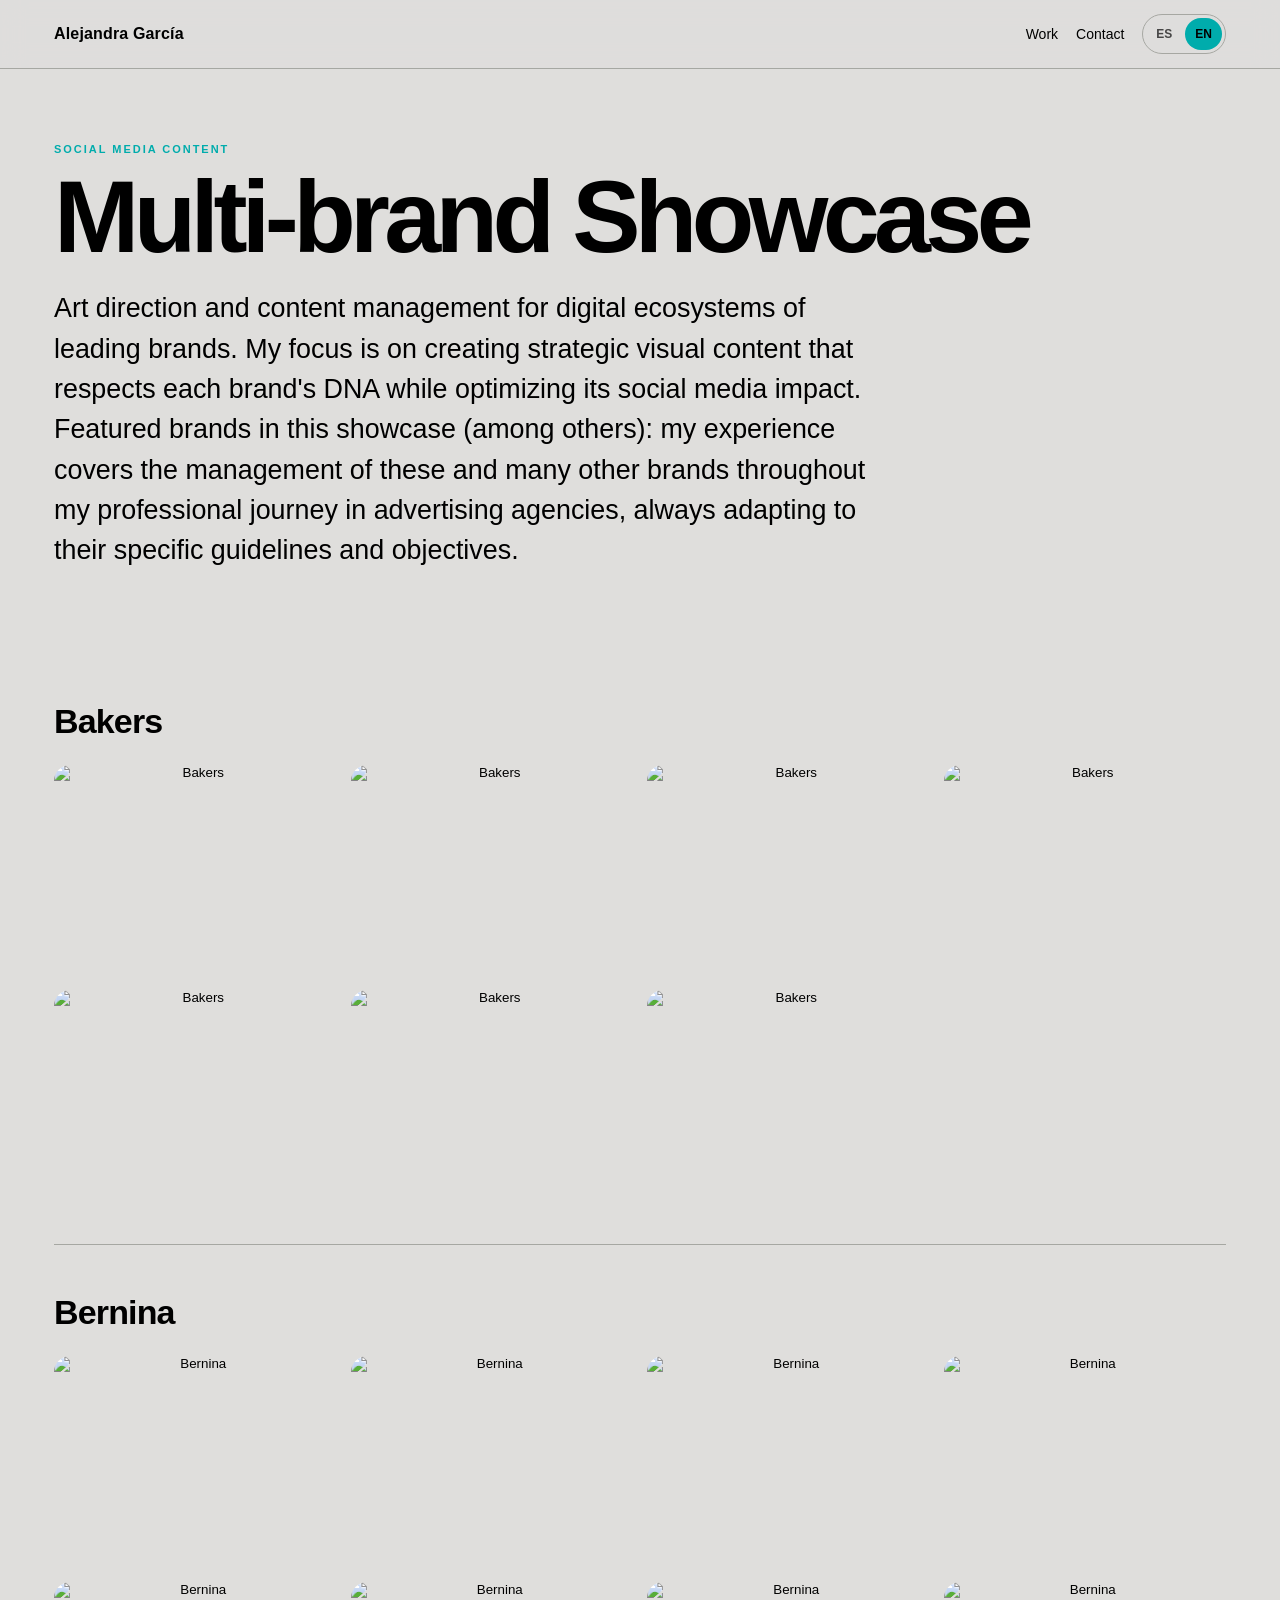
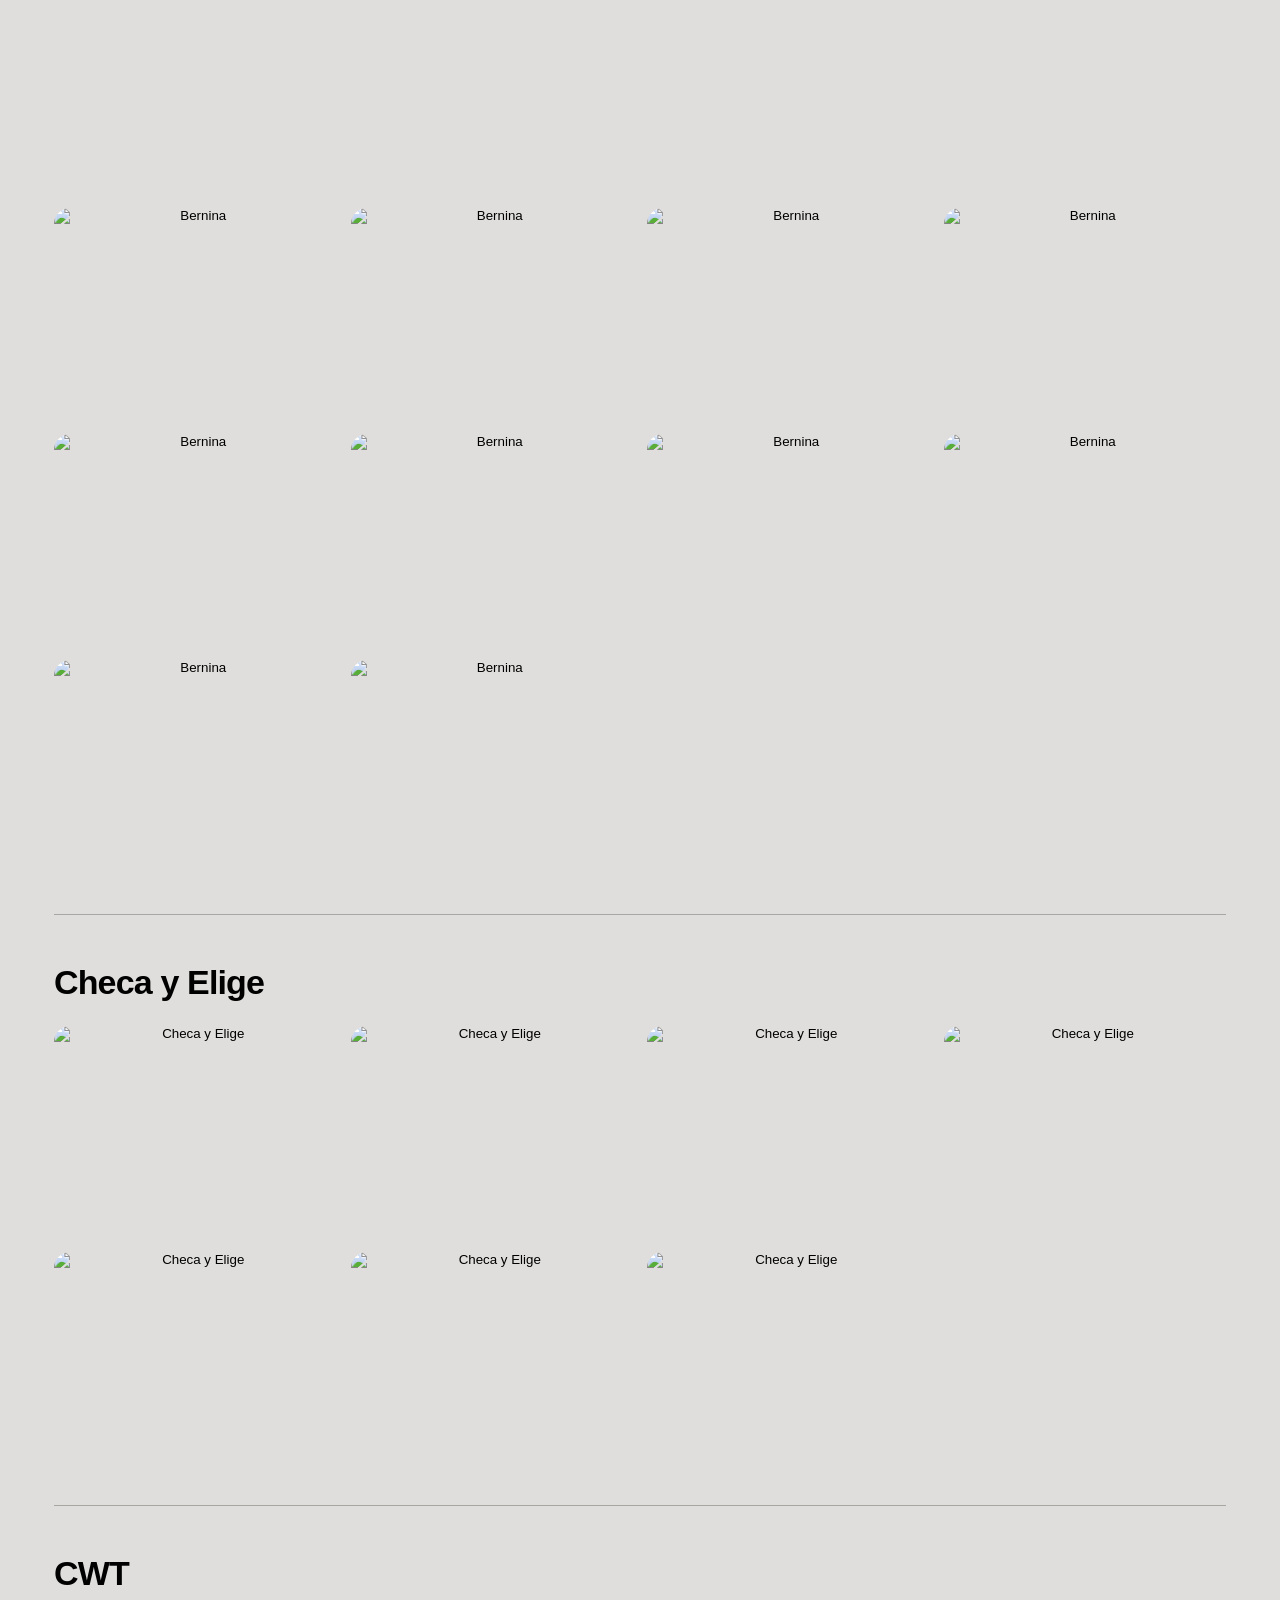
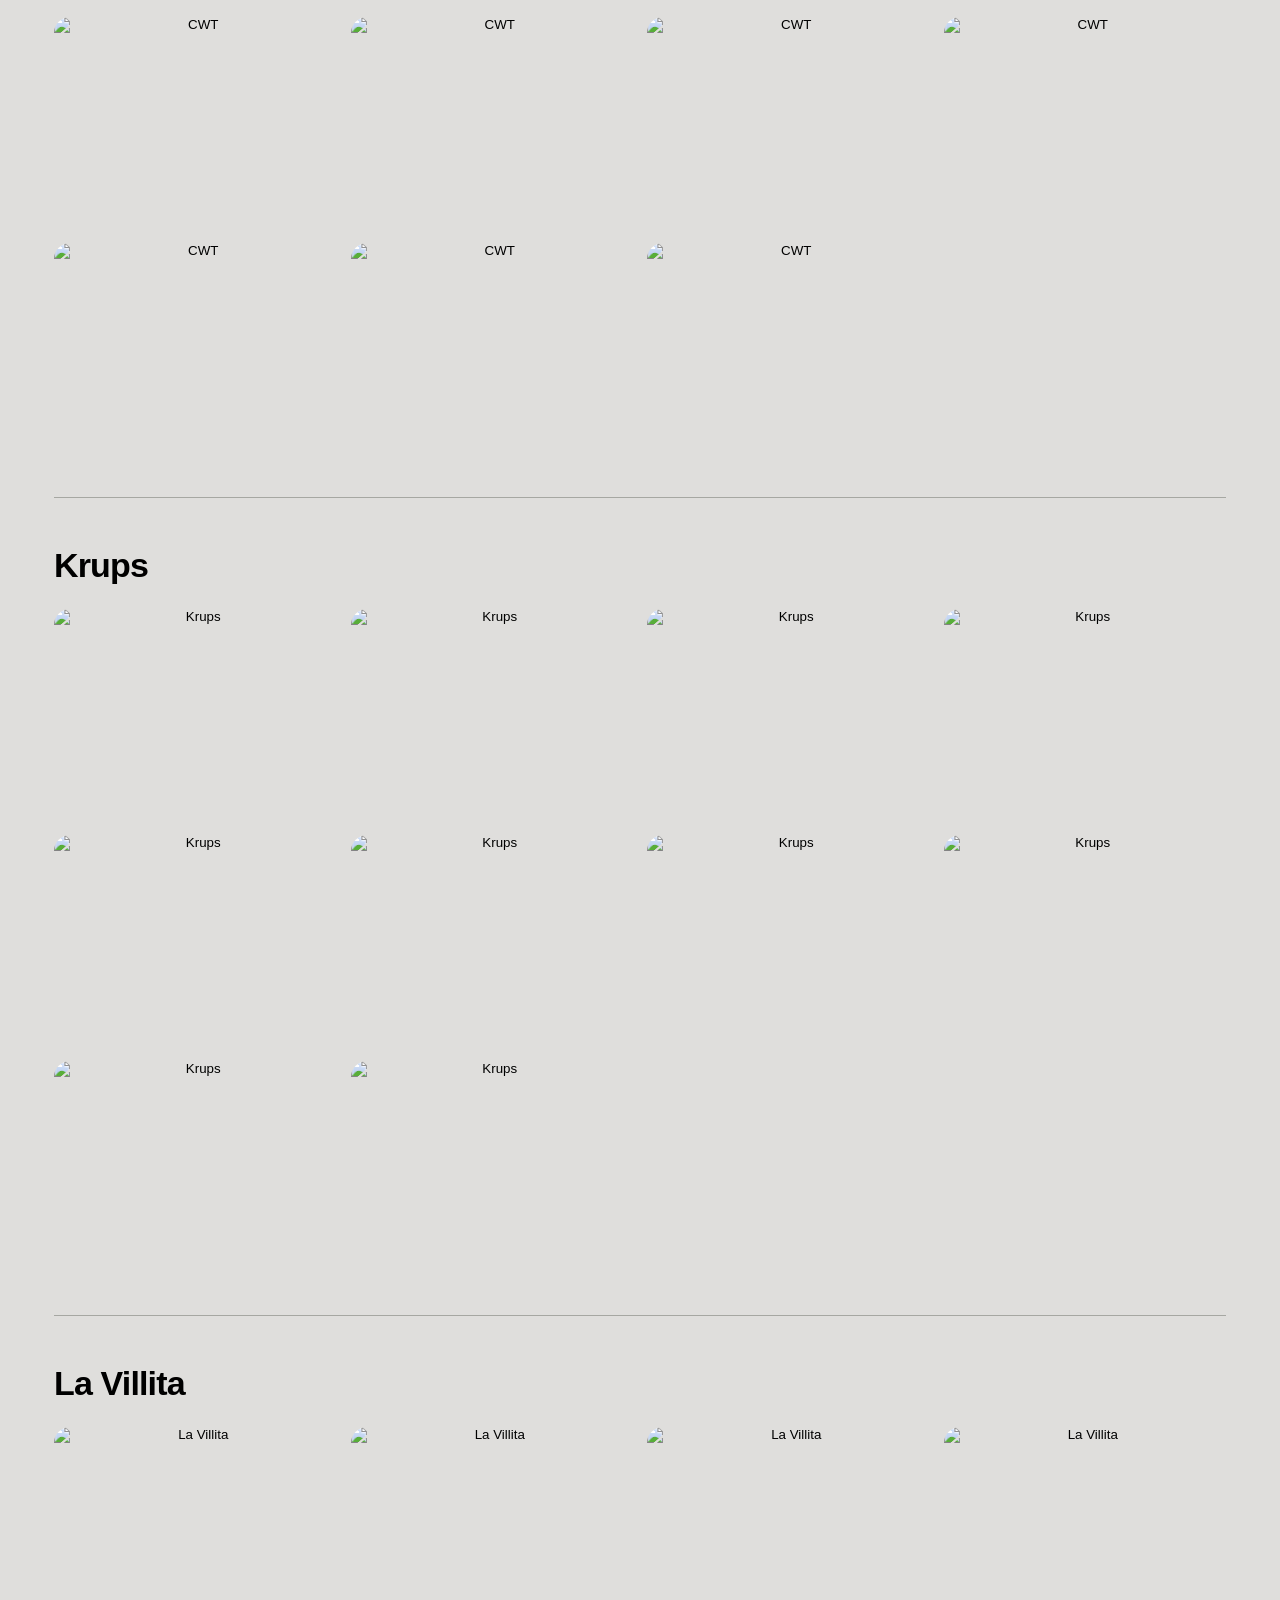
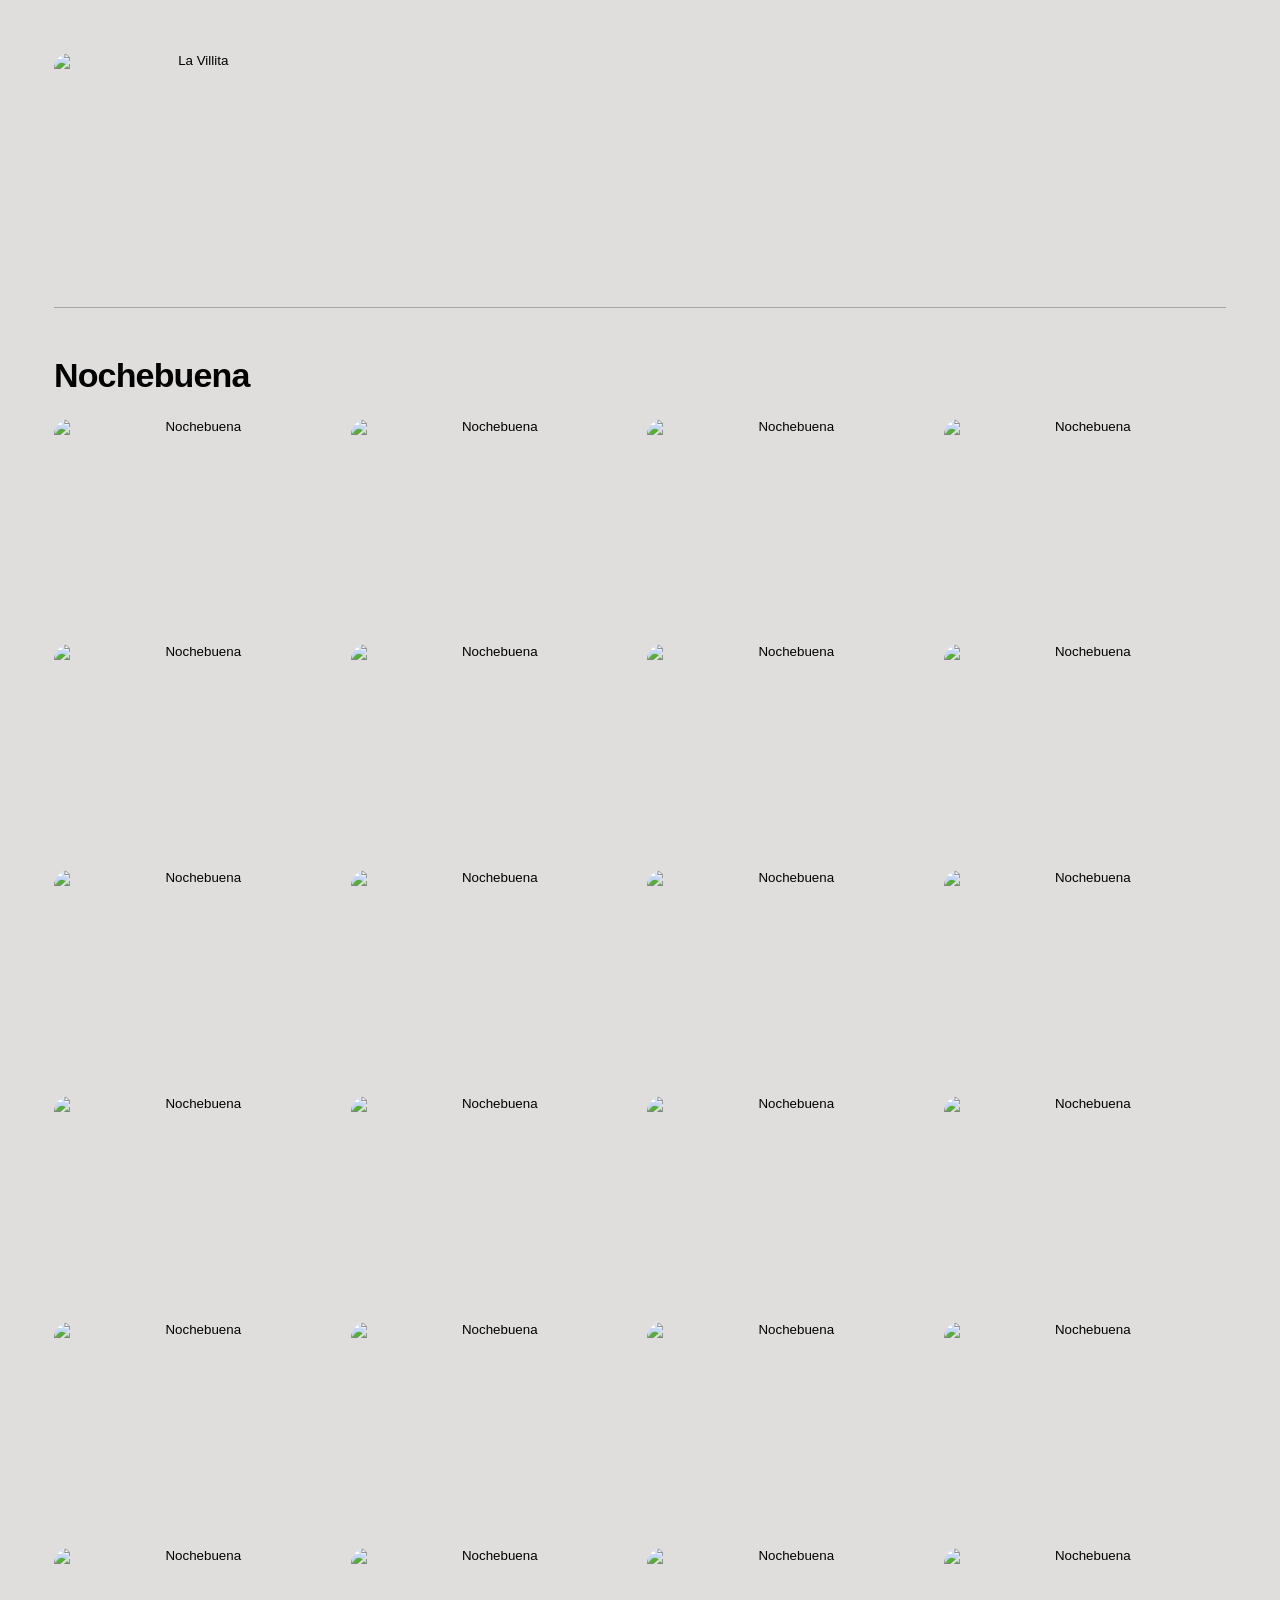
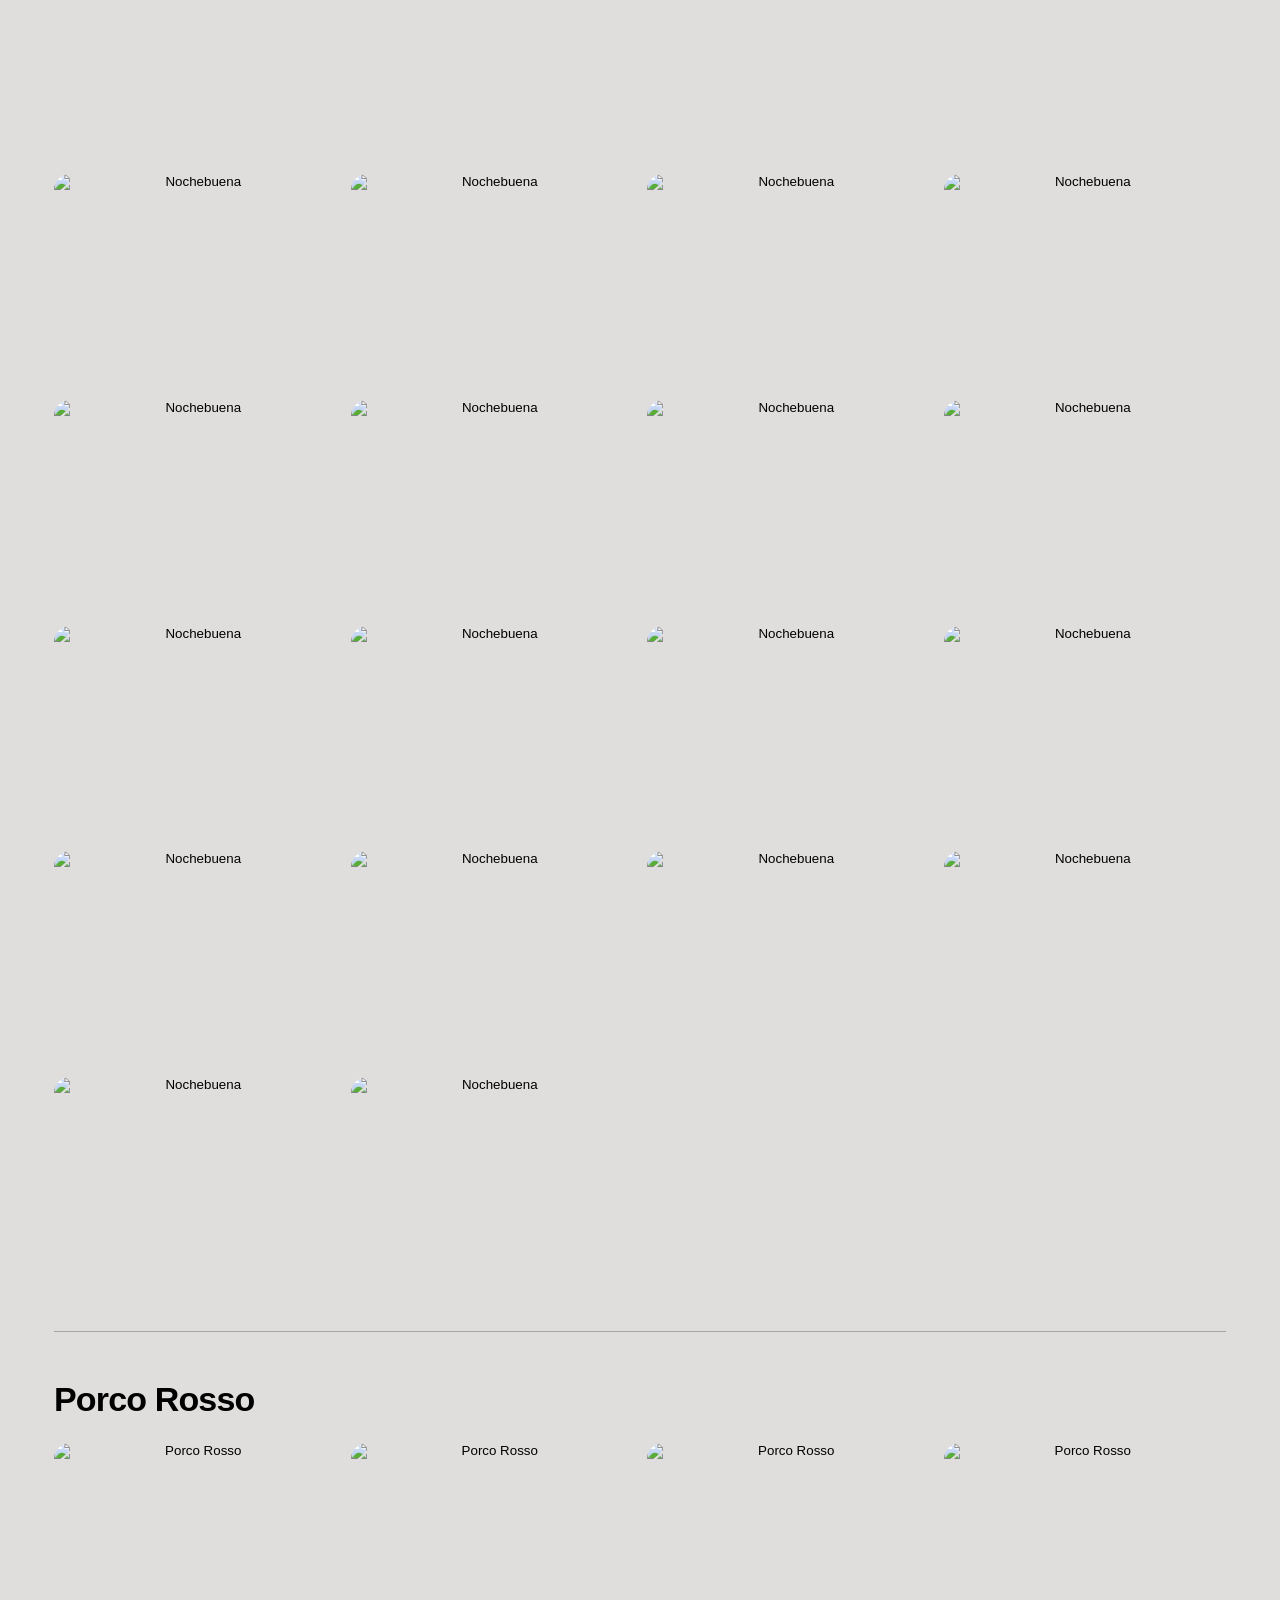
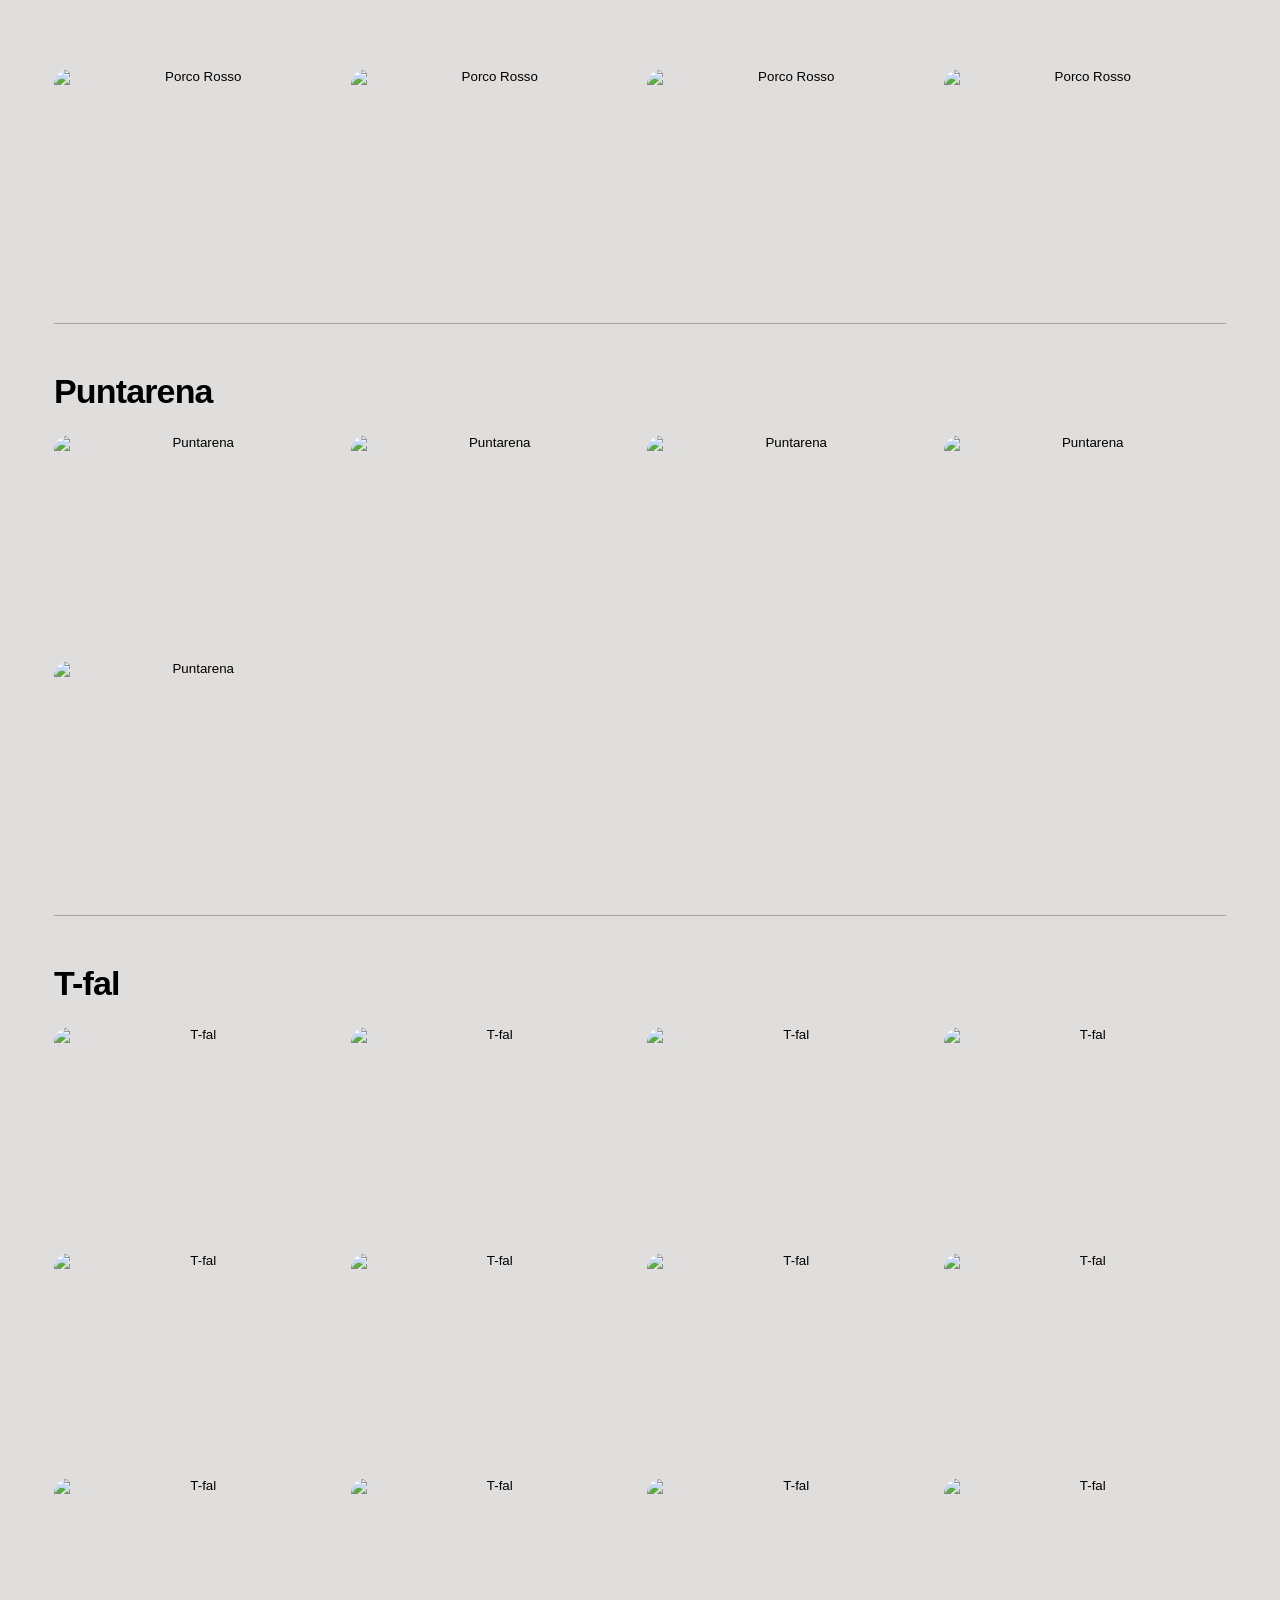
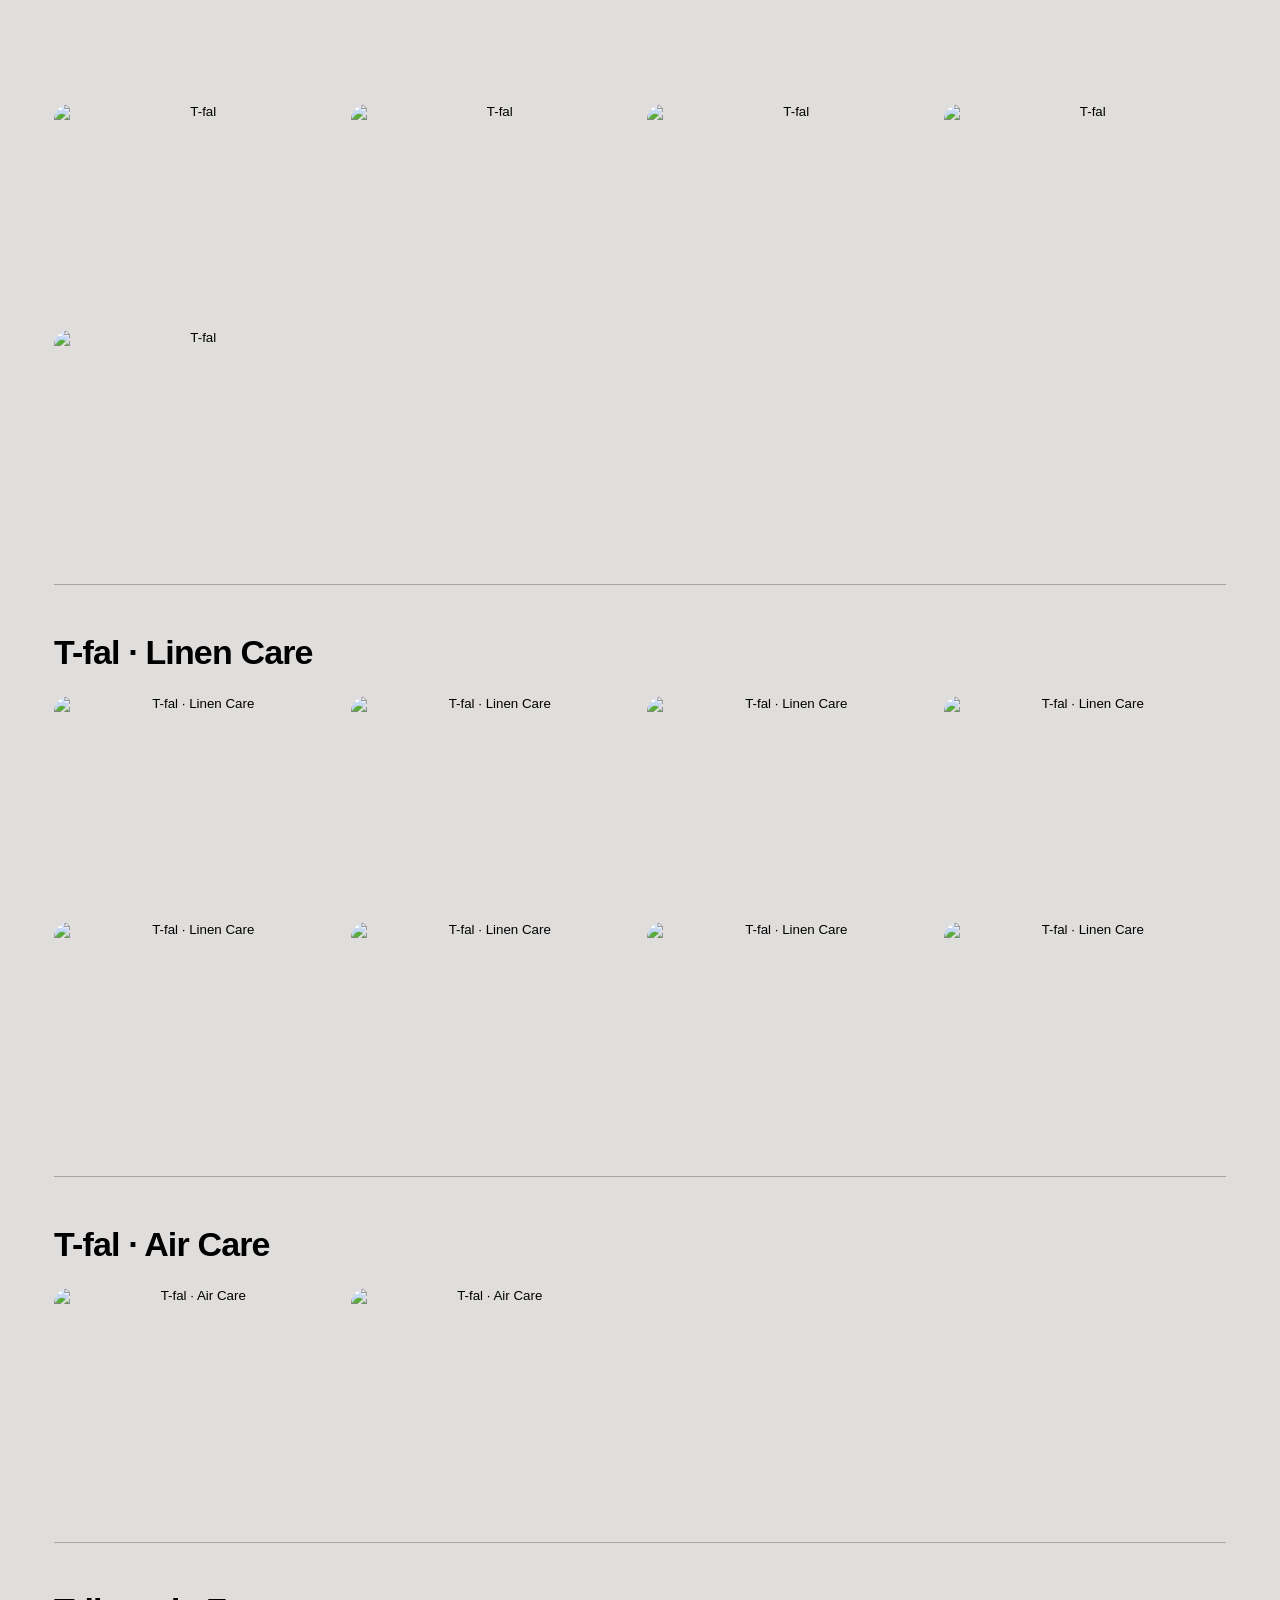
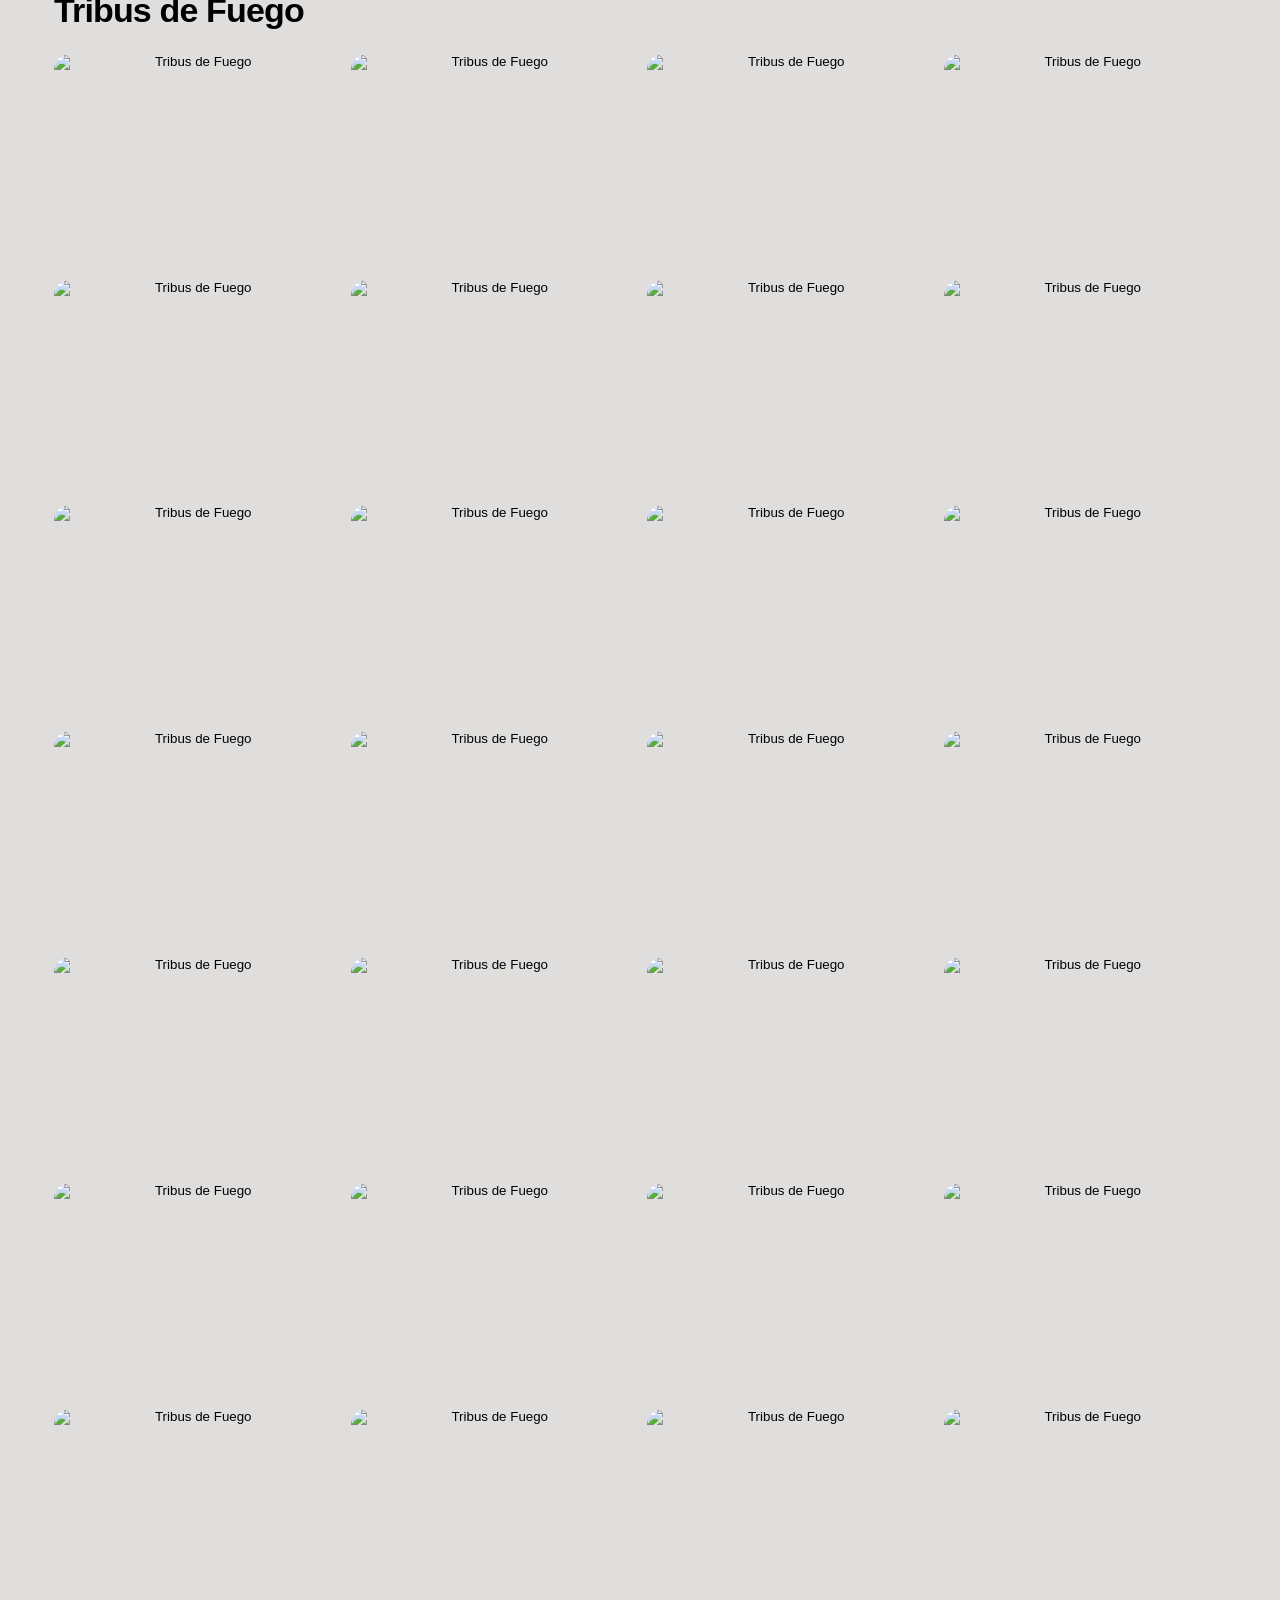
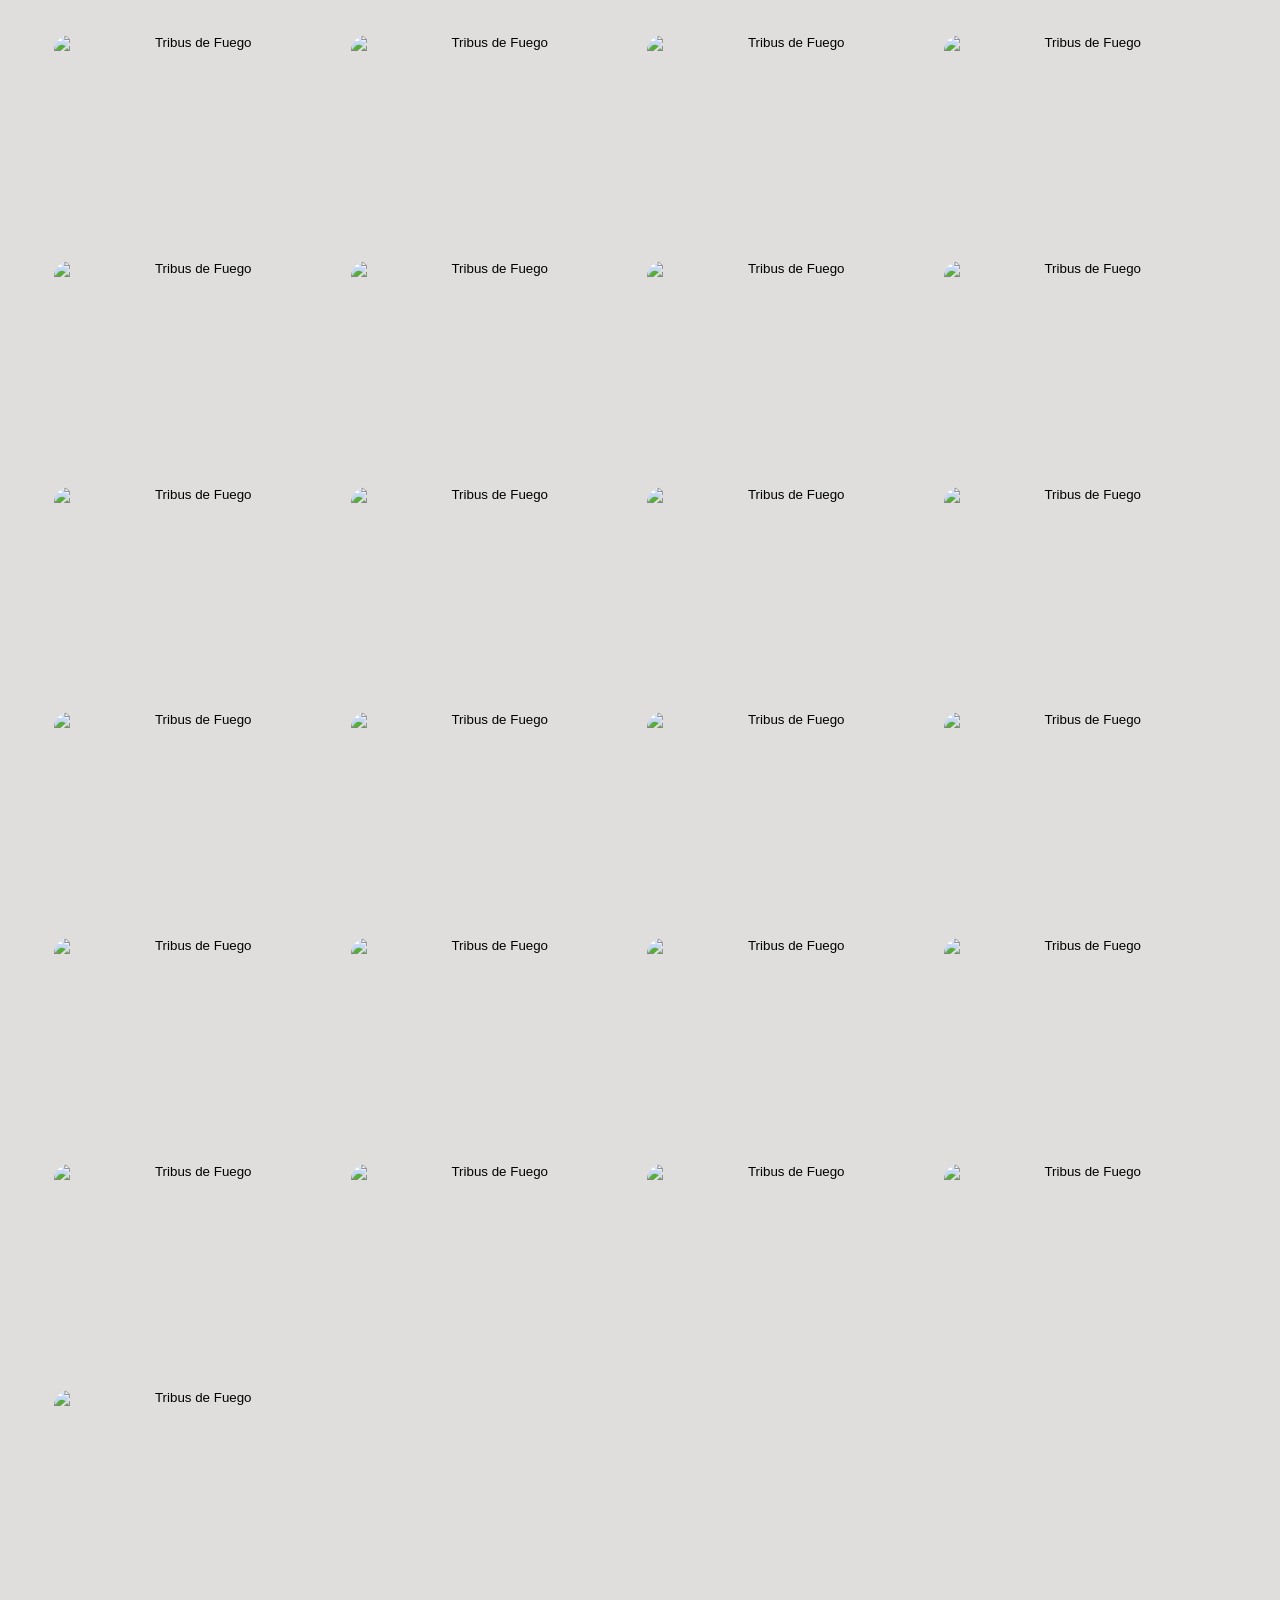
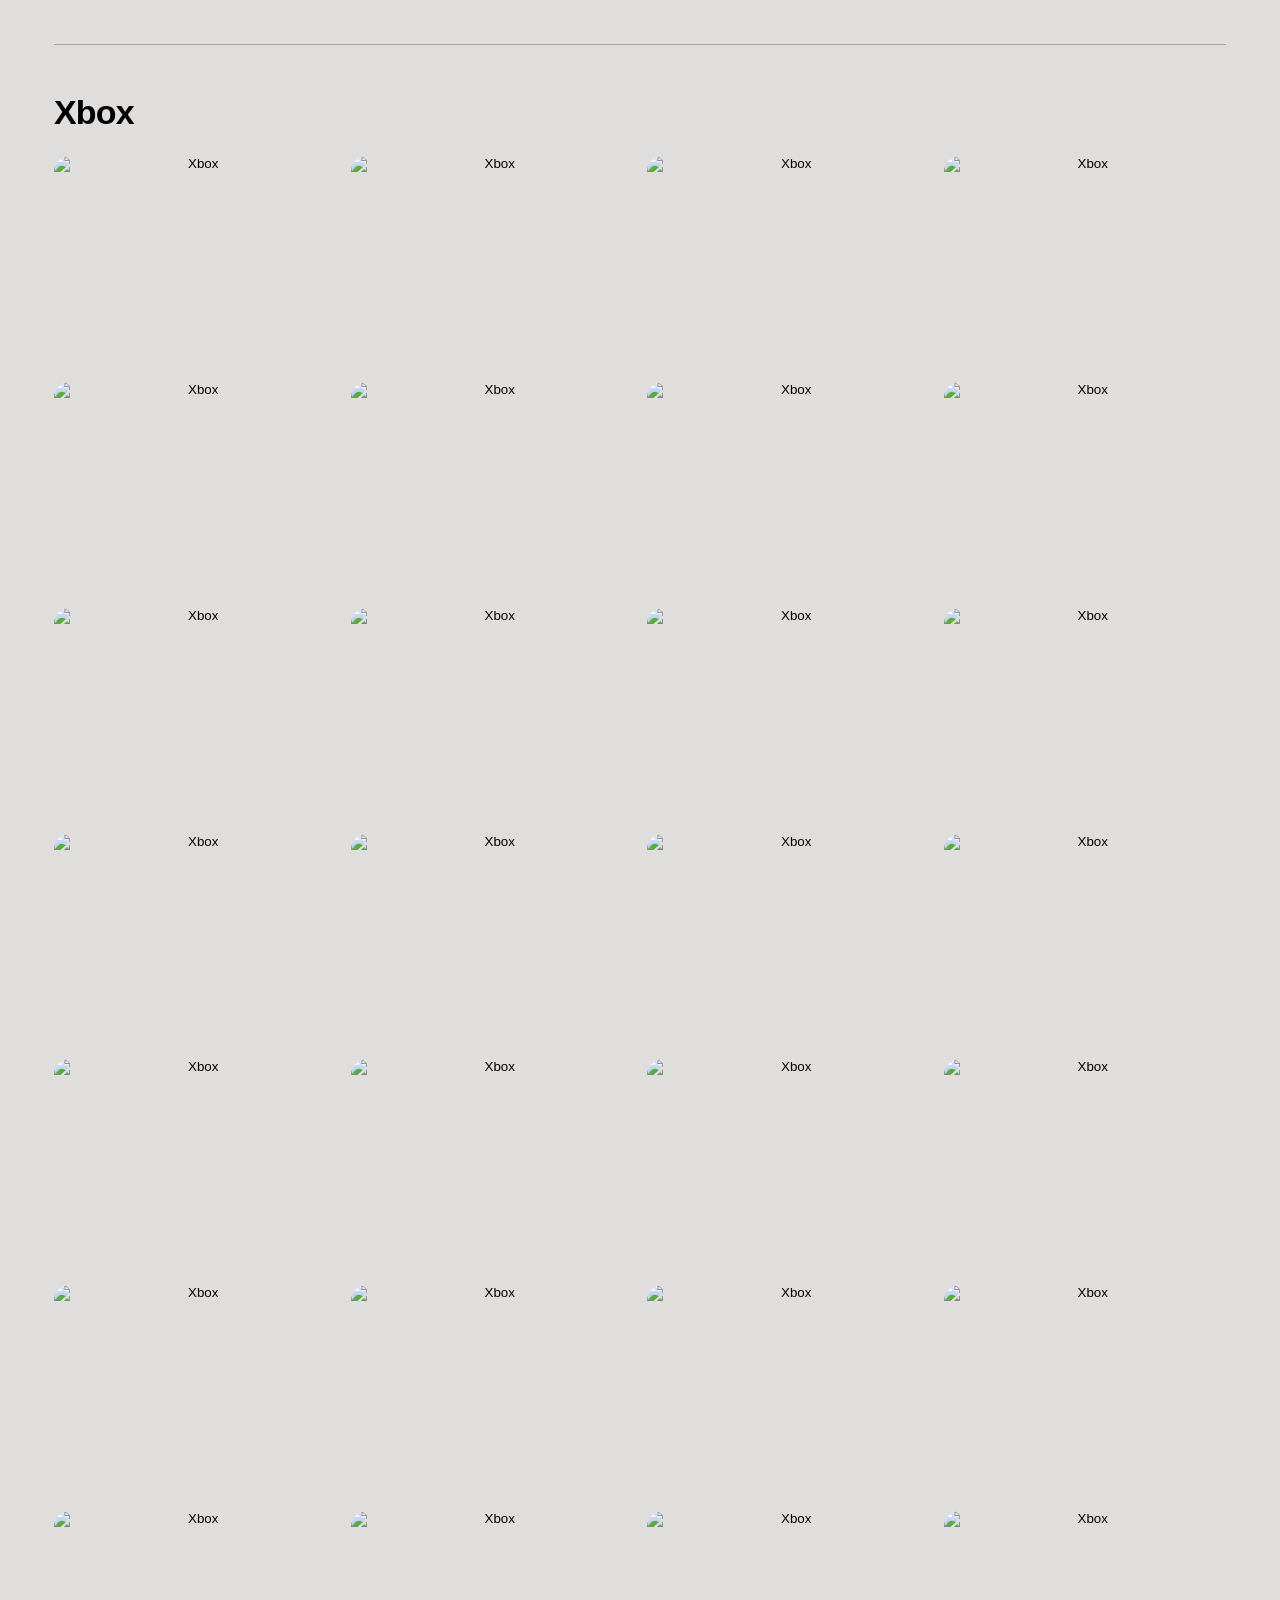
==== social.html @ 65a43933 "Add files via upload" ====
<!DOCTYPE html>

<html lang="es"><head><meta charset="utf-8"/><meta content="width=device-width,initial-scale=1" name="viewport"/><title>Social Media — Alejandra García</title><meta content="Portfolio de Alejandra García" name="description"/><link href="styles.css" rel="stylesheet"/></head><body><header class="site-header"><nav class="nav"><a class="brand" href="index.html">Alejandra García</a><div class="nav-right"><div class="nav-links"><a data-en="Work" data-es="Trabajo" href="index.html#work">Trabajo</a><a data-en="Contact" data-es="Contacto" href="contact.html">Contacto</a></div><div aria-label="Language selector" class="lang-switch"><button class="lang-btn" data-lang="es" type="button">ES</button><button class="lang-btn" data-lang="en" type="button">EN</button></div></div></nav></header><main><section class="page-head"><div class="eyebrow">Social Media Content</div><h1>Multi-brand Showcase</h1><p class="lead" data-en="Art direction and content management for digital ecosystems of leading brands. My focus is on creating strategic visual content that respects each brand's DNA while optimizing its social media impact. Featured brands in this showcase (among others): my experience covers the management of these and many other brands throughout my professional journey in advertising agencies, always adapting to their specific guidelines and objectives." data-es="Gestión y dirección de arte para ecosistemas digitales de marcas líderes. Mi enfoque se centra en crear contenido visual estratégico que respeta el ADN de cada marca mientras optimiza su impacto en redes sociales. Marcas destacadas en este showcase (entre otras): mi experiencia abarca la gestión de estas y muchas otras firmas que han formado parte de mi camino profesional en agencias de publicidad, adaptándome siempre a sus lineamientos y objetivos específicos.">Gestión y dirección de arte para ecosistemas digitales de marcas líderes. Mi enfoque se centra en crear contenido visual estratégico que respeta el ADN de cada marca mientras optimiza su impacto en redes sociales. Marcas destacadas en este showcase (entre otras): mi experiencia abarca la gestión de estas y muchas otras firmas que han formado parte de mi camino profesional en agencias de publicidad, adaptándome siempre a sus lineamientos y objetivos específicos.</p></section><section class="section"><section class="project-block"><h3>Bakers</h3><div class="media-grid compact"><button class="media-card" data-caption="Bakers" data-lightbox="assets/social/bakers/agm-ejemplo-rrss-bakers-01-b5d6db.webp" type="button"><img alt="Bakers" loading="lazy" src="assets/social/bakers/agm-ejemplo-rrss-bakers-01-b5d6db.webp"/></button><button class="media-card" data-caption="Bakers" data-lightbox="assets/social/bakers/agm-ejemplo-rrss-bakers-02-d20d76.webp" type="button"><img alt="Bakers" loading="lazy" src="assets/social/bakers/agm-ejemplo-rrss-bakers-02-d20d76.webp"/></button><button class="media-card" data-caption="Bakers" data-lightbox="assets/social/bakers/agm-ejemplo-rrss-bakers-03-88e459.webp" type="button"><img alt="Bakers" loading="lazy" src="assets/social/bakers/agm-ejemplo-rrss-bakers-03-88e459.webp"/></button><button class="media-card" data-caption="Bakers" data-lightbox="assets/social/bakers/agm-ejemplo-rrss-bakers-04-08c2aa.webp" type="button"><img alt="Bakers" loading="lazy" src="assets/social/bakers/agm-ejemplo-rrss-bakers-04-08c2aa.webp"/></button><button class="media-card" data-caption="Bakers" data-lightbox="assets/social/bakers/agm-ejemplo-rrss-bakers-05-f75fc5.webp" type="button"><img alt="Bakers" loading="lazy" src="assets/social/bakers/agm-ejemplo-rrss-bakers-05-f75fc5.webp"/></button><button class="media-card" data-caption="Bakers" data-lightbox="assets/social/bakers/agm-ejemplo-rrss-bakers-06-15d85e.webp" type="button"><img alt="Bakers" loading="lazy" src="assets/social/bakers/agm-ejemplo-rrss-bakers-06-15d85e.webp"/></button><button class="media-card" data-caption="Bakers" data-lightbox="assets/social/bakers/agm-ejemplo-rrss-bakers-b32ee6.webp" type="button"><img alt="Bakers" loading="lazy" src="assets/social/bakers/agm-ejemplo-rrss-bakers-b32ee6.webp"/></button></div></section><section class="project-block"><h3>Bernina</h3><div class="media-grid compact"><button class="media-card" data-caption="Bernina" data-lightbox="assets/social/bernina/01-bernina-julio-9x16-ff55a5.webp" type="button"><img alt="Bernina" loading="lazy" src="assets/social/bernina/01-bernina-julio-9x16-ff55a5.webp"/></button><button class="media-card" data-caption="Bernina" data-lightbox="assets/social/bernina/03-bernina-julio-img-4x5-ad248e.webp" type="button"><img alt="Bernina" loading="lazy" src="assets/social/bernina/03-bernina-julio-img-4x5-ad248e.webp"/></button><button class="media-card" data-caption="Bernina" data-lightbox="assets/social/bernina/06-bernina-julio-9x16-ec533e.webp" type="button"><img alt="Bernina" loading="lazy" src="assets/social/bernina/06-bernina-julio-9x16-ec533e.webp"/></button><button class="media-card" data-caption="Bernina" data-lightbox="assets/social/bernina/07-bernina-julio-secuencia-4x5-01-db7524.webp" type="button"><img alt="Bernina" loading="lazy" src="assets/social/bernina/07-bernina-julio-secuencia-4x5-01-db7524.webp"/></button><button class="media-card" data-caption="Bernina" data-lightbox="assets/social/bernina/07-bernina-julio-secuencia-4x5-02-b92394.webp" type="button"><img alt="Bernina" loading="lazy" src="assets/social/bernina/07-bernina-julio-secuencia-4x5-02-b92394.webp"/></button><button class="media-card" data-caption="Bernina" data-lightbox="assets/social/bernina/07-bernina-julio-secuencia-4x5-03-cedae2.webp" type="button"><img alt="Bernina" loading="lazy" src="assets/social/bernina/07-bernina-julio-secuencia-4x5-03-cedae2.webp"/></button><button class="media-card" data-caption="Bernina" data-lightbox="assets/social/bernina/07-bernina-julio-secuencia-4x5-04-d8d33d.webp" type="button"><img alt="Bernina" loading="lazy" src="assets/social/bernina/07-bernina-julio-secuencia-4x5-04-d8d33d.webp"/></button><button class="media-card" data-caption="Bernina" data-lightbox="assets/social/bernina/08-bernina-julio-img-4x5-15ce96.webp" type="button"><img alt="Bernina" loading="lazy" src="assets/social/bernina/08-bernina-julio-img-4x5-15ce96.webp"/></button><button class="media-card" data-caption="Bernina" data-lightbox="assets/social/bernina/11-bernina-julio-secuencia-4x5-01-937954.webp" type="button"><img alt="Bernina" loading="lazy" src="assets/social/bernina/11-bernina-julio-secuencia-4x5-01-937954.webp"/></button><button class="media-card" data-caption="Bernina" data-lightbox="assets/social/bernina/11-bernina-julio-secuencia-4x5-02-3262c1.webp" type="button"><img alt="Bernina" loading="lazy" src="assets/social/bernina/11-bernina-julio-secuencia-4x5-02-3262c1.webp"/></button><button class="media-card" data-caption="Bernina" data-lightbox="assets/social/bernina/11-bernina-julio-secuencia-4x5-03-54848c.webp" type="button"><img alt="Bernina" loading="lazy" src="assets/social/bernina/11-bernina-julio-secuencia-4x5-03-54848c.webp"/></button><button class="media-card" data-caption="Bernina" data-lightbox="assets/social/bernina/11-bernina-julio-secuencia-4x5-04-25600d.webp" type="button"><img alt="Bernina" loading="lazy" src="assets/social/bernina/11-bernina-julio-secuencia-4x5-04-25600d.webp"/></button><button class="media-card" data-caption="Bernina" data-lightbox="assets/social/bernina/15-bernina-julio-img-4x5-bb3fa0.webp" type="button"><img alt="Bernina" loading="lazy" src="assets/social/bernina/15-bernina-julio-img-4x5-bb3fa0.webp"/></button><button class="media-card" data-caption="Bernina" data-lightbox="assets/social/bernina/17-bernina-julio-img-9x16-c0895b.webp" type="button"><img alt="Bernina" loading="lazy" src="assets/social/bernina/17-bernina-julio-img-9x16-c0895b.webp"/></button><button class="media-card" data-caption="Bernina" data-lightbox="assets/social/bernina/18-bernina-julio-img-4x5-c5e90b.webp" type="button"><img alt="Bernina" loading="lazy" src="assets/social/bernina/18-bernina-julio-img-4x5-c5e90b.webp"/></button><button class="media-card" data-caption="Bernina" data-lightbox="assets/social/bernina/21-bernina-julio-img-9x16-63f373.webp" type="button"><img alt="Bernina" loading="lazy" src="assets/social/bernina/21-bernina-julio-img-9x16-63f373.webp"/></button><button class="media-card" data-caption="Bernina" data-lightbox="assets/social/bernina/28-bernina-julio-img-9x16-137e03.webp" type="button"><img alt="Bernina" loading="lazy" src="assets/social/bernina/28-bernina-julio-img-9x16-137e03.webp"/></button><button class="media-card" data-caption="Bernina" data-lightbox="assets/social/bernina/29-bernina-julio-img-4x5-70aa98.webp" type="button"><img alt="Bernina" loading="lazy" src="assets/social/bernina/29-bernina-julio-img-4x5-70aa98.webp"/></button></div></section><section class="project-block"><h3>Checa y Elige</h3><div class="media-grid compact"><button class="media-card" data-caption="Checa y Elige" data-lightbox="assets/social/checa-y-elige/cye-ago-03-familia-7a44f4.webp" type="button"><img alt="Checa y Elige" loading="lazy" src="assets/social/checa-y-elige/cye-ago-03-familia-7a44f4.webp"/></button><button class="media-card" data-caption="Checa y Elige" data-lightbox="assets/social/checa-y-elige/cye-ago-09-alberca-e12ba0.webp" type="button"><img alt="Checa y Elige" loading="lazy" src="assets/social/checa-y-elige/cye-ago-09-alberca-e12ba0.webp"/></button><button class="media-card" data-caption="Checa y Elige" data-lightbox="assets/social/checa-y-elige/cye-ago-11-scracpbook-81ce14.webp" type="button"><img alt="Checa y Elige" loading="lazy" src="assets/social/checa-y-elige/cye-ago-11-scracpbook-81ce14.webp"/></button><button class="media-card" data-caption="Checa y Elige" data-lightbox="assets/social/checa-y-elige/cye-ago-17-school-0f6860.webp" type="button"><img alt="Checa y Elige" loading="lazy" src="assets/social/checa-y-elige/cye-ago-17-school-0f6860.webp"/></button><button class="media-card" data-caption="Checa y Elige" data-lightbox="assets/social/checa-y-elige/cye-ago-19-rocio-durcal-0ce21a.webp" type="button"><img alt="Checa y Elige" loading="lazy" src="assets/social/checa-y-elige/cye-ago-19-rocio-durcal-0ce21a.webp"/></button><button class="media-card" data-caption="Checa y Elige" data-lightbox="assets/social/checa-y-elige/cye-ago-25-maraton-11975f.webp" type="button"><img alt="Checa y Elige" loading="lazy" src="assets/social/checa-y-elige/cye-ago-25-maraton-11975f.webp"/></button><button class="media-card" data-caption="Checa y Elige" data-lightbox="assets/social/checa-y-elige/cye-ago-31-abuelos-2265ff.webp" type="button"><img alt="Checa y Elige" loading="lazy" src="assets/social/checa-y-elige/cye-ago-31-abuelos-2265ff.webp"/></button></div></section><section class="project-block"><h3>CWT</h3><div class="media-grid compact"><button class="media-card" data-caption="CWT" data-lightbox="assets/social/cwt/08-in-img-78-de-los-viajeros-50fb5d.webp" type="button"><img alt="CWT" loading="lazy" src="assets/social/cwt/08-in-img-78-de-los-viajeros-50fb5d.webp"/></button><button class="media-card" data-caption="CWT" data-lightbox="assets/social/cwt/10-in-img-casi-la-mitad-de-los-viajeros-6c4e74.webp" type="button"><img alt="CWT" loading="lazy" src="assets/social/cwt/10-in-img-casi-la-mitad-de-los-viajeros-6c4e74.webp"/></button><button class="media-card" data-caption="CWT" data-lightbox="assets/social/cwt/12-in-listicle-10-razones-para-automatizar-e1c8f5.webp" type="button"><img alt="CWT" loading="lazy" src="assets/social/cwt/12-in-listicle-10-razones-para-automatizar-e1c8f5.webp"/></button><button class="media-card" data-caption="CWT" data-lightbox="assets/social/cwt/13-in-infografia-5-tendencias-tecnol-u00a2gicas-para-reuniones-y-eventos-f3638b.webp" type="button"><img alt="CWT" loading="lazy" src="assets/social/cwt/13-in-infografia-5-tendencias-tecnol-u00a2gicas-para-reuniones-y-eventos-f3638b.webp"/></button><button class="media-card" data-caption="CWT" data-lightbox="assets/social/cwt/15-in-infografia-y-t-u00a3-c-u00a2mo-viajas-9b9aed.webp" type="button"><img alt="CWT" loading="lazy" src="assets/social/cwt/15-in-infografia-y-t-u00a3-c-u00a2mo-viajas-9b9aed.webp"/></button><button class="media-card" data-caption="CWT" data-lightbox="assets/social/cwt/19-in-listicle-10-tips-para-viajar-seguro-bc2c51.webp" type="button"><img alt="CWT" loading="lazy" src="assets/social/cwt/19-in-listicle-10-tips-para-viajar-seguro-bc2c51.webp"/></button><button class="media-card" data-caption="CWT" data-lightbox="assets/social/cwt/21-in-img-89-de-los-mexicanos-realizan-e8ac36.webp" type="button"><img alt="CWT" loading="lazy" src="assets/social/cwt/21-in-img-89-de-los-mexicanos-realizan-e8ac36.webp"/></button></div></section><section class="project-block"><h3>Krups</h3><div class="media-grid compact"><button class="media-card" data-caption="Krups" data-lightbox="assets/social/krups/krups-feb-dtckrups-s3-c1-awareness-img-4x5-v2-ff0d00.webp" type="button"><img alt="Krups" loading="lazy" src="assets/social/krups/krups-feb-dtckrups-s3-c1-awareness-img-4x5-v2-ff0d00.webp"/></button><button class="media-card" data-caption="Krups" data-lightbox="assets/social/krups/krups-feb-dtckrups-s6-c4-consideracion-img-4x5-v2-317490.webp" type="button"><img alt="Krups" loading="lazy" src="assets/social/krups/krups-feb-dtckrups-s6-c4-consideracion-img-4x5-v2-317490.webp"/></button><button class="media-card" data-caption="Krups" data-lightbox="assets/social/krups/krups-feb-dtckrups-s9-c7-conversion-img-4x5-v2-72d6b5.webp" type="button"><img alt="Krups" loading="lazy" src="assets/social/krups/krups-feb-dtckrups-s9-c7-conversion-img-4x5-v2-72d6b5.webp"/></button><button class="media-card" data-caption="Krups" data-lightbox="assets/social/krups/krups-marzo-coffeecrush-c1-img-4x5-4abe35.webp" type="button"><img alt="Krups" loading="lazy" src="assets/social/krups/krups-marzo-coffeecrush-c1-img-4x5-4abe35.webp"/></button><button class="media-card" data-caption="Krups" data-lightbox="assets/social/krups/krups-marzo-coffeecrush-c3-img-4x5-869289.webp" type="button"><img alt="Krups" loading="lazy" src="assets/social/krups/krups-marzo-coffeecrush-c3-img-4x5-869289.webp"/></button><button class="media-card" data-caption="Krups" data-lightbox="assets/social/krups/krups-marzo-coffeecrush-c4-carrusel-1x1-1-3dc41e.webp" type="button"><img alt="Krups" loading="lazy" src="assets/social/krups/krups-marzo-coffeecrush-c4-carrusel-1x1-1-3dc41e.webp"/></button><button class="media-card" data-caption="Krups" data-lightbox="assets/social/krups/krups-marzo-coffeecrush-c4-carrusel-1x1-2-b3e7af.webp" type="button"><img alt="Krups" loading="lazy" src="assets/social/krups/krups-marzo-coffeecrush-c4-carrusel-1x1-2-b3e7af.webp"/></button><button class="media-card" data-caption="Krups" data-lightbox="assets/social/krups/krups-marzo-coffeecrush-c4-carrusel-1x1-3-28b100.webp" type="button"><img alt="Krups" loading="lazy" src="assets/social/krups/krups-marzo-coffeecrush-c4-carrusel-1x1-3-28b100.webp"/></button><button class="media-card" data-caption="Krups" data-lightbox="assets/social/krups/krups-marzo-coffeecrush-c4-carrusel-1x1-4-1f54d3.webp" type="button"><img alt="Krups" loading="lazy" src="assets/social/krups/krups-marzo-coffeecrush-c4-carrusel-1x1-4-1f54d3.webp"/></button><button class="media-card" data-caption="Krups" data-lightbox="assets/social/krups/krups-marzo-coffeecrush-c4-carrusel-1x1-5-2401d9.webp" type="button"><img alt="Krups" loading="lazy" src="assets/social/krups/krups-marzo-coffeecrush-c4-carrusel-1x1-5-2401d9.webp"/></button></div></section><section class="project-block"><h3>La Villita</h3><div class="media-grid compact"><button class="media-card" data-caption="La Villita" data-lightbox="assets/social/lavillita/06-lavillita-margarinas-septiembre-fb-ig-df946e.webp" type="button"><img alt="La Villita" loading="lazy" src="assets/social/lavillita/06-lavillita-margarinas-septiembre-fb-ig-df946e.webp"/></button><button class="media-card" data-caption="La Villita" data-lightbox="assets/social/lavillita/14-lavillita-margarinas-septiembre-fb-ig-d98ed1.webp" type="button"><img alt="La Villita" loading="lazy" src="assets/social/lavillita/14-lavillita-margarinas-septiembre-fb-ig-d98ed1.webp"/></button><button class="media-card" data-caption="La Villita" data-lightbox="assets/social/lavillita/18-lavillita-margarinas-septiembre-ig-01-5bd46d.webp" type="button"><img alt="La Villita" loading="lazy" src="assets/social/lavillita/18-lavillita-margarinas-septiembre-ig-01-5bd46d.webp"/></button><button class="media-card" data-caption="La Villita" data-lightbox="assets/social/lavillita/18-lavillita-margarinas-septiembre-ig-02-62e35d.webp" type="button"><img alt="La Villita" loading="lazy" src="assets/social/lavillita/18-lavillita-margarinas-septiembre-ig-02-62e35d.webp"/></button><button class="media-card" data-caption="La Villita" data-lightbox="assets/social/lavillita/29-lavillita-margarinas-septiembre-tw-85b3af.webp" type="button"><img alt="La Villita" loading="lazy" src="assets/social/lavillita/29-lavillita-margarinas-septiembre-tw-85b3af.webp"/></button></div></section><section class="project-block"><h3>Nochebuena</h3><div class="media-grid compact"><button class="media-card" data-caption="Nochebuena" data-lightbox="assets/social/nochebuena/nb-fb-diciembre-02-1600f5.webp" type="button"><img alt="Nochebuena" loading="lazy" src="assets/social/nochebuena/nb-fb-diciembre-02-1600f5.webp"/></button><button class="media-card" data-caption="Nochebuena" data-lightbox="assets/social/nochebuena/nb-fb-diciembre-09-de9cbc.webp" type="button"><img alt="Nochebuena" loading="lazy" src="assets/social/nochebuena/nb-fb-diciembre-09-de9cbc.webp"/></button><button class="media-card" data-caption="Nochebuena" data-lightbox="assets/social/nochebuena/nb-fb-diciembre-15-4f296b.webp" type="button"><img alt="Nochebuena" loading="lazy" src="assets/social/nochebuena/nb-fb-diciembre-15-4f296b.webp"/></button><button class="media-card" data-caption="Nochebuena" data-lightbox="assets/social/nochebuena/nb-fb-diciembre-23-8746e4.webp" type="button"><img alt="Nochebuena" loading="lazy" src="assets/social/nochebuena/nb-fb-diciembre-23-8746e4.webp"/></button><button class="media-card" data-caption="Nochebuena" data-lightbox="assets/social/nochebuena/nb-fb-mayo-05-1-577f84.webp" type="button"><img alt="Nochebuena" loading="lazy" src="assets/social/nochebuena/nb-fb-mayo-05-1-577f84.webp"/></button><button class="media-card" data-caption="Nochebuena" data-lightbox="assets/social/nochebuena/nb-fb-mayo-05-2-43c970.webp" type="button"><img alt="Nochebuena" loading="lazy" src="assets/social/nochebuena/nb-fb-mayo-05-2-43c970.webp"/></button><button class="media-card" data-caption="Nochebuena" data-lightbox="assets/social/nochebuena/nb-fb-mayo-05-3-afab3d.webp" type="button"><img alt="Nochebuena" loading="lazy" src="assets/social/nochebuena/nb-fb-mayo-05-3-afab3d.webp"/></button><button class="media-card" data-caption="Nochebuena" data-lightbox="assets/social/nochebuena/nb-fb-mayo-05-4-bbe348.webp" type="button"><img alt="Nochebuena" loading="lazy" src="assets/social/nochebuena/nb-fb-mayo-05-4-bbe348.webp"/></button><button class="media-card" data-caption="Nochebuena" data-lightbox="assets/social/nochebuena/nb-fb-mayo-05-5-03e10e.webp" type="button"><img alt="Nochebuena" loading="lazy" src="assets/social/nochebuena/nb-fb-mayo-05-5-03e10e.webp"/></button><button class="media-card" data-caption="Nochebuena" data-lightbox="assets/social/nochebuena/nb-fb-mayo-05-6-4c4c29.webp" type="button"><img alt="Nochebuena" loading="lazy" src="assets/social/nochebuena/nb-fb-mayo-05-6-4c4c29.webp"/></button><button class="media-card" data-caption="Nochebuena" data-lightbox="assets/social/nochebuena/nb-fb-mayo-1-1-444699.webp" type="button"><img alt="Nochebuena" loading="lazy" src="assets/social/nochebuena/nb-fb-mayo-1-1-444699.webp"/></button><button class="media-card" data-caption="Nochebuena" data-lightbox="assets/social/nochebuena/nb-fb-mayo-1-2-78d42e.webp" type="button"><img alt="Nochebuena" loading="lazy" src="assets/social/nochebuena/nb-fb-mayo-1-2-78d42e.webp"/></button><button class="media-card" data-caption="Nochebuena" data-lightbox="assets/social/nochebuena/nb-fb-mayo-10-3acec1.webp" type="button"><img alt="Nochebuena" loading="lazy" src="assets/social/nochebuena/nb-fb-mayo-10-3acec1.webp"/></button><button class="media-card" data-caption="Nochebuena" data-lightbox="assets/social/nochebuena/nb-fb-mayo-12-1fcbfe.webp" type="button"><img alt="Nochebuena" loading="lazy" src="assets/social/nochebuena/nb-fb-mayo-12-1fcbfe.webp"/></button><button class="media-card" data-caption="Nochebuena" data-lightbox="assets/social/nochebuena/nb-fb-mayo-15-43fb28.webp" type="button"><img alt="Nochebuena" loading="lazy" src="assets/social/nochebuena/nb-fb-mayo-15-43fb28.webp"/></button><button class="media-card" data-caption="Nochebuena" data-lightbox="assets/social/nochebuena/nb-fb-mayo-16-00591b.webp" type="button"><img alt="Nochebuena" loading="lazy" src="assets/social/nochebuena/nb-fb-mayo-16-00591b.webp"/></button><button class="media-card" data-caption="Nochebuena" data-lightbox="assets/social/nochebuena/nb-fb-mayo-24-8d3446.webp" type="button"><img alt="Nochebuena" loading="lazy" src="assets/social/nochebuena/nb-fb-mayo-24-8d3446.webp"/></button><button class="media-card" data-caption="Nochebuena" data-lightbox="assets/social/nochebuena/nb-fb-mayo-28-b2306c.webp" type="button"><img alt="Nochebuena" loading="lazy" src="assets/social/nochebuena/nb-fb-mayo-28-b2306c.webp"/></button><button class="media-card" data-caption="Nochebuena" data-lightbox="assets/social/nochebuena/nb-fb-mayo-834638.webp" type="button"><img alt="Nochebuena" loading="lazy" src="assets/social/nochebuena/nb-fb-mayo-834638.webp"/></button><button class="media-card" data-caption="Nochebuena" data-lightbox="assets/social/nochebuena/nb-fb-mayo-b-436d32.webp" type="button"><img alt="Nochebuena" loading="lazy" src="assets/social/nochebuena/nb-fb-mayo-b-436d32.webp"/></button><button class="media-card" data-caption="Nochebuena" data-lightbox="assets/social/nochebuena/nb-fb-noviembre-02-4a8695.webp" type="button"><img alt="Nochebuena" loading="lazy" src="assets/social/nochebuena/nb-fb-noviembre-02-4a8695.webp"/></button><button class="media-card" data-caption="Nochebuena" data-lightbox="assets/social/nochebuena/nb-fb-noviembre-08-b09a4c.webp" type="button"><img alt="Nochebuena" loading="lazy" src="assets/social/nochebuena/nb-fb-noviembre-08-b09a4c.webp"/></button><button class="media-card" data-caption="Nochebuena" data-lightbox="assets/social/nochebuena/nb-fb-noviembre-10-c933da.webp" type="button"><img alt="Nochebuena" loading="lazy" src="assets/social/nochebuena/nb-fb-noviembre-10-c933da.webp"/></button><button class="media-card" data-caption="Nochebuena" data-lightbox="assets/social/nochebuena/nb-fb-noviembre-18-8ca10b.webp" type="button"><img alt="Nochebuena" loading="lazy" src="assets/social/nochebuena/nb-fb-noviembre-18-8ca10b.webp"/></button><button class="media-card" data-caption="Nochebuena" data-lightbox="assets/social/nochebuena/nb-fb-noviembre-21-d7fa8f.webp" type="button"><img alt="Nochebuena" loading="lazy" src="assets/social/nochebuena/nb-fb-noviembre-21-d7fa8f.webp"/></button><button class="media-card" data-caption="Nochebuena" data-lightbox="assets/social/nochebuena/nb-fb-noviembre-23-118f34.webp" type="button"><img alt="Nochebuena" loading="lazy" src="assets/social/nochebuena/nb-fb-noviembre-23-118f34.webp"/></button><button class="media-card" data-caption="Nochebuena" data-lightbox="assets/social/nochebuena/nb-ig-diciembre-03-b80792.webp" type="button"><img alt="Nochebuena" loading="lazy" src="assets/social/nochebuena/nb-ig-diciembre-03-b80792.webp"/></button><button class="media-card" data-caption="Nochebuena" data-lightbox="assets/social/nochebuena/nb-ig-diciembre-08-c1e822.webp" type="button"><img alt="Nochebuena" loading="lazy" src="assets/social/nochebuena/nb-ig-diciembre-08-c1e822.webp"/></button><button class="media-card" data-caption="Nochebuena" data-lightbox="assets/social/nochebuena/nb-ig-diciembre-22-7a46b0.webp" type="button"><img alt="Nochebuena" loading="lazy" src="assets/social/nochebuena/nb-ig-diciembre-22-7a46b0.webp"/></button><button class="media-card" data-caption="Nochebuena" data-lightbox="assets/social/nochebuena/nb-ig-mayo-06-1-354486.webp" type="button"><img alt="Nochebuena" loading="lazy" src="assets/social/nochebuena/nb-ig-mayo-06-1-354486.webp"/></button><button class="media-card" data-caption="Nochebuena" data-lightbox="assets/social/nochebuena/nb-ig-mayo-12-23f93d.webp" type="button"><img alt="Nochebuena" loading="lazy" src="assets/social/nochebuena/nb-ig-mayo-12-23f93d.webp"/></button><button class="media-card" data-caption="Nochebuena" data-lightbox="assets/social/nochebuena/nb-ig-mayo-17-1-30989a.webp" type="button"><img alt="Nochebuena" loading="lazy" src="assets/social/nochebuena/nb-ig-mayo-17-1-30989a.webp"/></button><button class="media-card" data-caption="Nochebuena" data-lightbox="assets/social/nochebuena/nb-ig-mayo-17-2-31c998.webp" type="button"><img alt="Nochebuena" loading="lazy" src="assets/social/nochebuena/nb-ig-mayo-17-2-31c998.webp"/></button><button class="media-card" data-caption="Nochebuena" data-lightbox="assets/social/nochebuena/nb-ig-noviembre-01-4dd7dc.webp" type="button"><img alt="Nochebuena" loading="lazy" src="assets/social/nochebuena/nb-ig-noviembre-01-4dd7dc.webp"/></button><button class="media-card" data-caption="Nochebuena" data-lightbox="assets/social/nochebuena/nb-ig-noviembre-02-1c3efb.webp" type="button"><img alt="Nochebuena" loading="lazy" src="assets/social/nochebuena/nb-ig-noviembre-02-1c3efb.webp"/></button><button class="media-card" data-caption="Nochebuena" data-lightbox="assets/social/nochebuena/nb-story-abril-28-1ae673.webp" type="button"><img alt="Nochebuena" loading="lazy" src="assets/social/nochebuena/nb-story-abril-28-1ae673.webp"/></button><button class="media-card" data-caption="Nochebuena" data-lightbox="assets/social/nochebuena/nb-story-abril-28organico-1-64ef3b.webp" type="button"><img alt="Nochebuena" loading="lazy" src="assets/social/nochebuena/nb-story-abril-28organico-1-64ef3b.webp"/></button><button class="media-card" data-caption="Nochebuena" data-lightbox="assets/social/nochebuena/nb-story-abril-28organico-2-58845d.webp" type="button"><img alt="Nochebuena" loading="lazy" src="assets/social/nochebuena/nb-story-abril-28organico-2-58845d.webp"/></button><button class="media-card" data-caption="Nochebuena" data-lightbox="assets/social/nochebuena/posteo-adivina-parte-1-1142eb.webp" type="button"><img alt="Nochebuena" loading="lazy" src="assets/social/nochebuena/posteo-adivina-parte-1-1142eb.webp"/></button><button class="media-card" data-caption="Nochebuena" data-lightbox="assets/social/nochebuena/posteo-adivina-parte-2-1-dd48a8.webp" type="button"><img alt="Nochebuena" loading="lazy" src="assets/social/nochebuena/posteo-adivina-parte-2-1-dd48a8.webp"/></button><button class="media-card" data-caption="Nochebuena" data-lightbox="assets/social/nochebuena/posteo-adivina-parte-2-2-439e7f.webp" type="button"><img alt="Nochebuena" loading="lazy" src="assets/social/nochebuena/posteo-adivina-parte-2-2-439e7f.webp"/></button><button class="media-card" data-caption="Nochebuena" data-lightbox="assets/social/nochebuena/posteo-adivina-parte-2-3-abc6c6.webp" type="button"><img alt="Nochebuena" loading="lazy" src="assets/social/nochebuena/posteo-adivina-parte-2-3-abc6c6.webp"/></button></div></section><section class="project-block"><h3>Porco Rosso</h3><div class="media-grid compact"><button class="media-card" data-caption="Porco Rosso" data-lightbox="assets/social/porcoroso/porcorosso-febrero-02fb-c1e760.webp" type="button"><img alt="Porco Rosso" loading="lazy" src="assets/social/porcoroso/porcorosso-febrero-02fb-c1e760.webp"/></button><button class="media-card" data-caption="Porco Rosso" data-lightbox="assets/social/porcoroso/porcorosso-febrero-05fb-a40efa.webp" type="button"><img alt="Porco Rosso" loading="lazy" src="assets/social/porcoroso/porcorosso-febrero-05fb-a40efa.webp"/></button><button class="media-card" data-caption="Porco Rosso" data-lightbox="assets/social/porcoroso/porcorosso-febrero-05tw-d65853.webp" type="button"><img alt="Porco Rosso" loading="lazy" src="assets/social/porcoroso/porcorosso-febrero-05tw-d65853.webp"/></button><button class="media-card" data-caption="Porco Rosso" data-lightbox="assets/social/porcoroso/porcorosso-febrero-07ig-076456.webp" type="button"><img alt="Porco Rosso" loading="lazy" src="assets/social/porcoroso/porcorosso-febrero-07ig-076456.webp"/></button><button class="media-card" data-caption="Porco Rosso" data-lightbox="assets/social/porcoroso/porcorosso-febrero-12fb-aafc95.webp" type="button"><img alt="Porco Rosso" loading="lazy" src="assets/social/porcoroso/porcorosso-febrero-12fb-aafc95.webp"/></button><button class="media-card" data-caption="Porco Rosso" data-lightbox="assets/social/porcoroso/porcorosso-febrero-12fb-op02-dd7677.webp" type="button"><img alt="Porco Rosso" loading="lazy" src="assets/social/porcoroso/porcorosso-febrero-12fb-op02-dd7677.webp"/></button><button class="media-card" data-caption="Porco Rosso" data-lightbox="assets/social/porcoroso/porcorosso-febrero-12tw-0b5837.webp" type="button"><img alt="Porco Rosso" loading="lazy" src="assets/social/porcoroso/porcorosso-febrero-12tw-0b5837.webp"/></button><button class="media-card" data-caption="Porco Rosso" data-lightbox="assets/social/porcoroso/porcorosso-febrero-14fb-bc5407.webp" type="button"><img alt="Porco Rosso" loading="lazy" src="assets/social/porcoroso/porcorosso-febrero-14fb-bc5407.webp"/></button></div></section><section class="project-block"><h3>Puntarena</h3><div class="media-grid compact"><button class="media-card" data-caption="Puntarena" data-lightbox="assets/social/puntarena/puntarena-calendario-jun-7-51448d.webp" type="button"><img alt="Puntarena" loading="lazy" src="assets/social/puntarena/puntarena-calendario-jun-7-51448d.webp"/></button><button class="media-card" data-caption="Puntarena" data-lightbox="assets/social/puntarena/puntarena-calendario-may-22-a9402d.webp" type="button"><img alt="Puntarena" loading="lazy" src="assets/social/puntarena/puntarena-calendario-may-22-a9402d.webp"/></button><button class="media-card" data-caption="Puntarena" data-lightbox="assets/social/puntarena/puntarena-calendario-may-24-7b8a24.webp" type="button"><img alt="Puntarena" loading="lazy" src="assets/social/puntarena/puntarena-calendario-may-24-7b8a24.webp"/></button><button class="media-card" data-caption="Puntarena" data-lightbox="assets/social/puntarena/puntarena-calendario-may-25-9090ea.webp" type="button"><img alt="Puntarena" loading="lazy" src="assets/social/puntarena/puntarena-calendario-may-25-9090ea.webp"/></button><button class="media-card" data-caption="Puntarena" data-lightbox="assets/social/puntarena/puntarena-calendario-may-31-294e92.webp" type="button"><img alt="Puntarena" loading="lazy" src="assets/social/puntarena/puntarena-calendario-may-31-294e92.webp"/></button></div></section><section class="project-block"><h3>T-fal</h3><div class="media-grid compact"><button class="media-card" data-caption="T-fal" data-lightbox="assets/social/t-fal/t-fal-abril-cookware-food-c1-img-4x5-682bea.webp" type="button"><img alt="T-fal" loading="lazy" src="assets/social/t-fal/t-fal-abril-cookware-food-c1-img-4x5-682bea.webp"/></button><button class="media-card" data-caption="T-fal" data-lightbox="assets/social/t-fal/t-fal-abril-cookware-food-c12-img-4x5-e12a85.webp" type="button"><img alt="T-fal" loading="lazy" src="assets/social/t-fal/t-fal-abril-cookware-food-c12-img-4x5-e12a85.webp"/></button><button class="media-card" data-caption="T-fal" data-lightbox="assets/social/t-fal/t-fal-abril-cookware-food-c13-img-4x5-319b45.webp" type="button"><img alt="T-fal" loading="lazy" src="assets/social/t-fal/t-fal-abril-cookware-food-c13-img-4x5-319b45.webp"/></button><button class="media-card" data-caption="T-fal" data-lightbox="assets/social/t-fal/t-fal-abril-cookware-food-c19-img-1x1-37f1dc.webp" type="button"><img alt="T-fal" loading="lazy" src="assets/social/t-fal/t-fal-abril-cookware-food-c19-img-1x1-37f1dc.webp"/></button><button class="media-card" data-caption="T-fal" data-lightbox="assets/social/t-fal/t-fal-abril-cookware-food-c20-img-1x1-9bf341.webp" type="button"><img alt="T-fal" loading="lazy" src="assets/social/t-fal/t-fal-abril-cookware-food-c20-img-1x1-9bf341.webp"/></button><button class="media-card" data-caption="T-fal" data-lightbox="assets/social/t-fal/t-fal-abril-cookware-food-c5-img-4x5-165ffa.webp" type="button"><img alt="T-fal" loading="lazy" src="assets/social/t-fal/t-fal-abril-cookware-food-c5-img-4x5-165ffa.webp"/></button><button class="media-card" data-caption="T-fal" data-lightbox="assets/social/t-fal/t-fal-abril-cookware-food-c6-img-4x5-c18231.webp" type="button"><img alt="T-fal" loading="lazy" src="assets/social/t-fal/t-fal-abril-cookware-food-c6-img-4x5-c18231.webp"/></button><button class="media-card" data-caption="T-fal" data-lightbox="assets/social/t-fal/t-fal-enero-01-c1awarnes-4x5-v3-2d940b.webp" type="button"><img alt="T-fal" loading="lazy" src="assets/social/t-fal/t-fal-enero-01-c1awarnes-4x5-v3-2d940b.webp"/></button><button class="media-card" data-caption="T-fal" data-lightbox="assets/social/t-fal/t-fal-enero-02-c1conversion-4x5-v3-3be7e1.webp" type="button"><img alt="T-fal" loading="lazy" src="assets/social/t-fal/t-fal-enero-02-c1conversion-4x5-v3-3be7e1.webp"/></button><button class="media-card" data-caption="T-fal" data-lightbox="assets/social/t-fal/t-fal-enero-03-c1trafico-4x5-95464b.webp" type="button"><img alt="T-fal" loading="lazy" src="assets/social/t-fal/t-fal-enero-03-c1trafico-4x5-95464b.webp"/></button><button class="media-card" data-caption="T-fal" data-lightbox="assets/social/t-fal/t-fal-enero-12-c1conversion-4x5-v2-4c7e50.webp" type="button"><img alt="T-fal" loading="lazy" src="assets/social/t-fal/t-fal-enero-12-c1conversion-4x5-v2-4c7e50.webp"/></button><button class="media-card" data-caption="T-fal" data-lightbox="assets/social/t-fal/t-fal-enero-superbowl-06-c5conversion-img-4x5-ex1-24865a.webp" type="button"><img alt="T-fal" loading="lazy" src="assets/social/t-fal/t-fal-enero-superbowl-06-c5conversion-img-4x5-ex1-24865a.webp"/></button><button class="media-card" data-caption="T-fal" data-lightbox="assets/social/t-fal/t-fal-enero-superbowl-12-c11convercion-img-4x5-ex1-1767ab.webp" type="button"><img alt="T-fal" loading="lazy" src="assets/social/t-fal/t-fal-enero-superbowl-12-c11convercion-img-4x5-ex1-1767ab.webp"/></button><button class="media-card" data-caption="T-fal" data-lightbox="assets/social/t-fal/t-fal-enero-superbowl-13-c12convercion-img-4x5-dbe17b.webp" type="button"><img alt="T-fal" loading="lazy" src="assets/social/t-fal/t-fal-enero-superbowl-13-c12convercion-img-4x5-dbe17b.webp"/></button><button class="media-card" data-caption="T-fal" data-lightbox="assets/social/t-fal/t-fal-marzo-cookware-food-c1-img-4x5-v2-03d2d9.webp" type="button"><img alt="T-fal" loading="lazy" src="assets/social/t-fal/t-fal-marzo-cookware-food-c1-img-4x5-v2-03d2d9.webp"/></button><button class="media-card" data-caption="T-fal" data-lightbox="assets/social/t-fal/t-fal-marzo-cookware-food-c10-carrusel-1x1-v2-01-efb555.webp" type="button"><img alt="T-fal" loading="lazy" src="assets/social/t-fal/t-fal-marzo-cookware-food-c10-carrusel-1x1-v2-01-efb555.webp"/></button><button class="media-card" data-caption="T-fal" data-lightbox="assets/social/t-fal/t-fal-marzo-cookware-food-c10-carrusel-1x1-v2-02-f9baa6.webp" type="button"><img alt="T-fal" loading="lazy" src="assets/social/t-fal/t-fal-marzo-cookware-food-c10-carrusel-1x1-v2-02-f9baa6.webp"/></button></div></section><section class="project-block"><h3>T-fal · Linen Care</h3><div class="media-grid compact"><button class="media-card" data-caption="T-fal · Linen Care" data-lightbox="assets/social/t-fal-plancha/rowental-marzo-dtcrowentalinencare-c4-carrusel-1x1-3-53191d.webp" type="button"><img alt="T-fal · Linen Care" loading="lazy" src="assets/social/t-fal-plancha/rowental-marzo-dtcrowentalinencare-c4-carrusel-1x1-3-53191d.webp"/></button><button class="media-card" data-caption="T-fal · Linen Care" data-lightbox="assets/social/t-fal-plancha/rowental-marzo-dtcrowentalinencare-c5-img-4x5-c501a0.webp" type="button"><img alt="T-fal · Linen Care" loading="lazy" src="assets/social/t-fal-plancha/rowental-marzo-dtcrowentalinencare-c5-img-4x5-c501a0.webp"/></button><button class="media-card" data-caption="T-fal · Linen Care" data-lightbox="assets/social/t-fal-plancha/rowental-marzo-dtcrowentalinencare-c8-img-4x5-2c6522.webp" type="button"><img alt="T-fal · Linen Care" loading="lazy" src="assets/social/t-fal-plancha/rowental-marzo-dtcrowentalinencare-c8-img-4x5-2c6522.webp"/></button><button class="media-card" data-caption="T-fal · Linen Care" data-lightbox="assets/social/t-fal-plancha/t-fal-febrero-dtclinencare-c1-img-4x5-8e0176.webp" type="button"><img alt="T-fal · Linen Care" loading="lazy" src="assets/social/t-fal-plancha/t-fal-febrero-dtclinencare-c1-img-4x5-8e0176.webp"/></button><button class="media-card" data-caption="T-fal · Linen Care" data-lightbox="assets/social/t-fal-plancha/t-fal-febrero-dtclinencare-c10-img-4x5-29cd48.webp" type="button"><img alt="T-fal · Linen Care" loading="lazy" src="assets/social/t-fal-plancha/t-fal-febrero-dtclinencare-c10-img-4x5-29cd48.webp"/></button><button class="media-card" data-caption="T-fal · Linen Care" data-lightbox="assets/social/t-fal-plancha/t-fal-febrero-dtclinencare-c4-img-4x5-2f4831.webp" type="button"><img alt="T-fal · Linen Care" loading="lazy" src="assets/social/t-fal-plancha/t-fal-febrero-dtclinencare-c4-img-4x5-2f4831.webp"/></button><button class="media-card" data-caption="T-fal · Linen Care" data-lightbox="assets/social/t-fal-plancha/t-fal-febrero-dtclinencare-c7-img-4x5-c45e83.webp" type="button"><img alt="T-fal · Linen Care" loading="lazy" src="assets/social/t-fal-plancha/t-fal-febrero-dtclinencare-c7-img-4x5-c45e83.webp"/></button><button class="media-card" data-caption="T-fal · Linen Care" data-lightbox="assets/social/t-fal-plancha/t-fal-febrero-dtclinencare-c9-carrusel-1x1-3-8877e6.webp" type="button"><img alt="T-fal · Linen Care" loading="lazy" src="assets/social/t-fal-plancha/t-fal-febrero-dtclinencare-c9-carrusel-1x1-3-8877e6.webp"/></button></div></section><section class="project-block"><h3>T-fal · Air Care</h3><div class="media-grid compact"><button class="media-card" data-caption="T-fal · Air Care" data-lightbox="assets/social/t-fal-ventilador/t-fal-febrero-dtcaircare-s11-c10-trafico-img-4x5-4d8f94.webp" type="button"><img alt="T-fal · Air Care" loading="lazy" src="assets/social/t-fal-ventilador/t-fal-febrero-dtcaircare-s11-c10-trafico-img-4x5-4d8f94.webp"/></button><button class="media-card" data-caption="T-fal · Air Care" data-lightbox="assets/social/t-fal-ventilador/t-fal-febrero-dtcaircare-s2-c1-awarness-img-4x5-9be5b3.webp" type="button"><img alt="T-fal · Air Care" loading="lazy" src="assets/social/t-fal-ventilador/t-fal-febrero-dtcaircare-s2-c1-awarness-img-4x5-9be5b3.webp"/></button></div></section><section class="project-block"><h3>Tribus de Fuego</h3><div class="media-grid compact"><button class="media-card" data-caption="Tribus de Fuego" data-lightbox="assets/social/tribusdefuego/00-tdf-febrero-cover-facebook-c07e00.webp" type="button"><img alt="Tribus de Fuego" loading="lazy" src="assets/social/tribusdefuego/00-tdf-febrero-cover-facebook-c07e00.webp"/></button><button class="media-card" data-caption="Tribus de Fuego" data-lightbox="assets/social/tribusdefuego/00-tdf-marzo-cover-facebook-v2-f27449.webp" type="button"><img alt="Tribus de Fuego" loading="lazy" src="assets/social/tribusdefuego/00-tdf-marzo-cover-facebook-v2-f27449.webp"/></button><button class="media-card" data-caption="Tribus de Fuego" data-lightbox="assets/social/tribusdefuego/00-tdf-mayo-cover-facebook-v2-14dc11.webp" type="button"><img alt="Tribus de Fuego" loading="lazy" src="assets/social/tribusdefuego/00-tdf-mayo-cover-facebook-v2-14dc11.webp"/></button><button class="media-card" data-caption="Tribus de Fuego" data-lightbox="assets/social/tribusdefuego/00-tdf-noviembre-cover-facebook-d95187.webp" type="button"><img alt="Tribus de Fuego" loading="lazy" src="assets/social/tribusdefuego/00-tdf-noviembre-cover-facebook-d95187.webp"/></button><button class="media-card" data-caption="Tribus de Fuego" data-lightbox="assets/social/tribusdefuego/05-agosto-tdf-1x1-v2-6ee583.webp" type="button"><img alt="Tribus de Fuego" loading="lazy" src="assets/social/tribusdefuego/05-agosto-tdf-1x1-v2-6ee583.webp"/></button><button class="media-card" data-caption="Tribus de Fuego" data-lightbox="assets/social/tribusdefuego/05-agosto-tdf-9x16-v2-51d69c.webp" type="button"><img alt="Tribus de Fuego" loading="lazy" src="assets/social/tribusdefuego/05-agosto-tdf-9x16-v2-51d69c.webp"/></button><button class="media-card" data-caption="Tribus de Fuego" data-lightbox="assets/social/tribusdefuego/05-octubre-tdf-4x5-930758.webp" type="button"><img alt="Tribus de Fuego" loading="lazy" src="assets/social/tribusdefuego/05-octubre-tdf-4x5-930758.webp"/></button><button class="media-card" data-caption="Tribus de Fuego" data-lightbox="assets/social/tribusdefuego/05-octubre-tdf-9x16-87e99e.webp" type="button"><img alt="Tribus de Fuego" loading="lazy" src="assets/social/tribusdefuego/05-octubre-tdf-9x16-87e99e.webp"/></button><button class="media-card" data-caption="Tribus de Fuego" data-lightbox="assets/social/tribusdefuego/05-tdf-septiembre-1x1-5f7e3c.webp" type="button"><img alt="Tribus de Fuego" loading="lazy" src="assets/social/tribusdefuego/05-tdf-septiembre-1x1-5f7e3c.webp"/></button><button class="media-card" data-caption="Tribus de Fuego" data-lightbox="assets/social/tribusdefuego/07-tdf-agosto-4x5-20da56.webp" type="button"><img alt="Tribus de Fuego" loading="lazy" src="assets/social/tribusdefuego/07-tdf-agosto-4x5-20da56.webp"/></button><button class="media-card" data-caption="Tribus de Fuego" data-lightbox="assets/social/tribusdefuego/07-tdf-agosto-9x16-f3bba2.webp" type="button"><img alt="Tribus de Fuego" loading="lazy" src="assets/social/tribusdefuego/07-tdf-agosto-9x16-f3bba2.webp"/></button><button class="media-card" data-caption="Tribus de Fuego" data-lightbox="assets/social/tribusdefuego/08-tdf-agosto-1x1-v2-f4eee5.webp" type="button"><img alt="Tribus de Fuego" loading="lazy" src="assets/social/tribusdefuego/08-tdf-agosto-1x1-v2-f4eee5.webp"/></button><button class="media-card" data-caption="Tribus de Fuego" data-lightbox="assets/social/tribusdefuego/09-tdf-mayo-1x1-c18e85.webp" type="button"><img alt="Tribus de Fuego" loading="lazy" src="assets/social/tribusdefuego/09-tdf-mayo-1x1-c18e85.webp"/></button><button class="media-card" data-caption="Tribus de Fuego" data-lightbox="assets/social/tribusdefuego/10-tdf-agosto-4x5-437ad8.webp" type="button"><img alt="Tribus de Fuego" loading="lazy" src="assets/social/tribusdefuego/10-tdf-agosto-4x5-437ad8.webp"/></button><button class="media-card" data-caption="Tribus de Fuego" data-lightbox="assets/social/tribusdefuego/10-tdf-agosto-9x16-11ca44.webp" type="button"><img alt="Tribus de Fuego" loading="lazy" src="assets/social/tribusdefuego/10-tdf-agosto-9x16-11ca44.webp"/></button><button class="media-card" data-caption="Tribus de Fuego" data-lightbox="assets/social/tribusdefuego/13-tdf-septiembre-1x1-v2-8b574b.webp" type="button"><img alt="Tribus de Fuego" loading="lazy" src="assets/social/tribusdefuego/13-tdf-septiembre-1x1-v2-8b574b.webp"/></button><button class="media-card" data-caption="Tribus de Fuego" data-lightbox="assets/social/tribusdefuego/15-tdf-mayo-1x1-5523fa.webp" type="button"><img alt="Tribus de Fuego" loading="lazy" src="assets/social/tribusdefuego/15-tdf-mayo-1x1-5523fa.webp"/></button><button class="media-card" data-caption="Tribus de Fuego" data-lightbox="assets/social/tribusdefuego/19-tdf-agosto-1x1-dae2e5.webp" type="button"><img alt="Tribus de Fuego" loading="lazy" src="assets/social/tribusdefuego/19-tdf-agosto-1x1-dae2e5.webp"/></button><button class="media-card" data-caption="Tribus de Fuego" data-lightbox="assets/social/tribusdefuego/24-tdf-octubre-1x1-4169ba.webp" type="button"><img alt="Tribus de Fuego" loading="lazy" src="assets/social/tribusdefuego/24-tdf-octubre-1x1-4169ba.webp"/></button><button class="media-card" data-caption="Tribus de Fuego" data-lightbox="assets/social/tribusdefuego/28-tdf-mayo-1x1-v2-92ee31.webp" type="button"><img alt="Tribus de Fuego" loading="lazy" src="assets/social/tribusdefuego/28-tdf-mayo-1x1-v2-92ee31.webp"/></button><button class="media-card" data-caption="Tribus de Fuego" data-lightbox="assets/social/tribusdefuego/31-tdf-octubre-1x1-3b4e6a.webp" type="button"><img alt="Tribus de Fuego" loading="lazy" src="assets/social/tribusdefuego/31-tdf-octubre-1x1-3b4e6a.webp"/></button><button class="media-card" data-caption="Tribus de Fuego" data-lightbox="assets/social/tribusdefuego/tdf-01-diciembre-1x1-c08c87.webp" type="button"><img alt="Tribus de Fuego" loading="lazy" src="assets/social/tribusdefuego/tdf-01-diciembre-1x1-c08c87.webp"/></button><button class="media-card" data-caption="Tribus de Fuego" data-lightbox="assets/social/tribusdefuego/tdf-03-abril-1x1-57e0bc.webp" type="button"><img alt="Tribus de Fuego" loading="lazy" src="assets/social/tribusdefuego/tdf-03-abril-1x1-57e0bc.webp"/></button><button class="media-card" data-caption="Tribus de Fuego" data-lightbox="assets/social/tribusdefuego/tdf-03-abril-1x1-copia-c70583.webp" type="button"><img alt="Tribus de Fuego" loading="lazy" src="assets/social/tribusdefuego/tdf-03-abril-1x1-copia-c70583.webp"/></button><button class="media-card" data-caption="Tribus de Fuego" data-lightbox="assets/social/tribusdefuego/tdf-03-abril-1x1-img-b3afd3.webp" type="button"><img alt="Tribus de Fuego" loading="lazy" src="assets/social/tribusdefuego/tdf-03-abril-1x1-img-b3afd3.webp"/></button><button class="media-card" data-caption="Tribus de Fuego" data-lightbox="assets/social/tribusdefuego/tdf-03-abril-1x1-img-copia-439628.webp" type="button"><img alt="Tribus de Fuego" loading="lazy" src="assets/social/tribusdefuego/tdf-03-abril-1x1-img-copia-439628.webp"/></button><button class="media-card" data-caption="Tribus de Fuego" data-lightbox="assets/social/tribusdefuego/tdf-03-abril-4x5-copia-b3a981.webp" type="button"><img alt="Tribus de Fuego" loading="lazy" src="assets/social/tribusdefuego/tdf-03-abril-4x5-copia-b3a981.webp"/></button><button class="media-card" data-caption="Tribus de Fuego" data-lightbox="assets/social/tribusdefuego/tdf-03-abril-4x5-d64ac8.webp" type="button"><img alt="Tribus de Fuego" loading="lazy" src="assets/social/tribusdefuego/tdf-03-abril-4x5-d64ac8.webp"/></button><button class="media-card" data-caption="Tribus de Fuego" data-lightbox="assets/social/tribusdefuego/tdf-03-abril-4x5-img-bc7eaf.webp" type="button"><img alt="Tribus de Fuego" loading="lazy" src="assets/social/tribusdefuego/tdf-03-abril-4x5-img-bc7eaf.webp"/></button><button class="media-card" data-caption="Tribus de Fuego" data-lightbox="assets/social/tribusdefuego/tdf-03-abril-4x5-img-copia-a7fd27.webp" type="button"><img alt="Tribus de Fuego" loading="lazy" src="assets/social/tribusdefuego/tdf-03-abril-4x5-img-copia-a7fd27.webp"/></button><button class="media-card" data-caption="Tribus de Fuego" data-lightbox="assets/social/tribusdefuego/tdf-03-abril-9x16-8e74e4.webp" type="button"><img alt="Tribus de Fuego" loading="lazy" src="assets/social/tribusdefuego/tdf-03-abril-9x16-8e74e4.webp"/></button><button class="media-card" data-caption="Tribus de Fuego" data-lightbox="assets/social/tribusdefuego/tdf-03-abril-9x16-copia-f04628.webp" type="button"><img alt="Tribus de Fuego" loading="lazy" src="assets/social/tribusdefuego/tdf-03-abril-9x16-copia-f04628.webp"/></button><button class="media-card" data-caption="Tribus de Fuego" data-lightbox="assets/social/tribusdefuego/tdf-03-abril-9x16-img-a0207f.webp" type="button"><img alt="Tribus de Fuego" loading="lazy" src="assets/social/tribusdefuego/tdf-03-abril-9x16-img-a0207f.webp"/></button><button class="media-card" data-caption="Tribus de Fuego" data-lightbox="assets/social/tribusdefuego/tdf-03-abril-9x16-img-copia-bf5543.webp" type="button"><img alt="Tribus de Fuego" loading="lazy" src="assets/social/tribusdefuego/tdf-03-abril-9x16-img-copia-bf5543.webp"/></button><button class="media-card" data-caption="Tribus de Fuego" data-lightbox="assets/social/tribusdefuego/tdf-05-3-diciembre-9x16-56dc8b.webp" type="button"><img alt="Tribus de Fuego" loading="lazy" src="assets/social/tribusdefuego/tdf-05-3-diciembre-9x16-56dc8b.webp"/></button><button class="media-card" data-caption="Tribus de Fuego" data-lightbox="assets/social/tribusdefuego/tdf-05-4-diciembre-1x1-154511.webp" type="button"><img alt="Tribus de Fuego" loading="lazy" src="assets/social/tribusdefuego/tdf-05-4-diciembre-1x1-154511.webp"/></button><button class="media-card" data-caption="Tribus de Fuego" data-lightbox="assets/social/tribusdefuego/tdf-05-marzo-1x1-2e1060.webp" type="button"><img alt="Tribus de Fuego" loading="lazy" src="assets/social/tribusdefuego/tdf-05-marzo-1x1-2e1060.webp"/></button><button class="media-card" data-caption="Tribus de Fuego" data-lightbox="assets/social/tribusdefuego/tdf-05-marzo-1x1-copia-c532d8.webp" type="button"><img alt="Tribus de Fuego" loading="lazy" src="assets/social/tribusdefuego/tdf-05-marzo-1x1-copia-c532d8.webp"/></button><button class="media-card" data-caption="Tribus de Fuego" data-lightbox="assets/social/tribusdefuego/tdf-05-marzo-4x5-6fea20.webp" type="button"><img alt="Tribus de Fuego" loading="lazy" src="assets/social/tribusdefuego/tdf-05-marzo-4x5-6fea20.webp"/></button><button class="media-card" data-caption="Tribus de Fuego" data-lightbox="assets/social/tribusdefuego/tdf-05-marzo-4x5-copia-a4b7f7.webp" type="button"><img alt="Tribus de Fuego" loading="lazy" src="assets/social/tribusdefuego/tdf-05-marzo-4x5-copia-a4b7f7.webp"/></button><button class="media-card" data-caption="Tribus de Fuego" data-lightbox="assets/social/tribusdefuego/tdf-05-marzo-9x16-8b99c9.webp" type="button"><img alt="Tribus de Fuego" loading="lazy" src="assets/social/tribusdefuego/tdf-05-marzo-9x16-8b99c9.webp"/></button><button class="media-card" data-caption="Tribus de Fuego" data-lightbox="assets/social/tribusdefuego/tdf-05-marzo-9x16-copia-ab458f.webp" type="button"><img alt="Tribus de Fuego" loading="lazy" src="assets/social/tribusdefuego/tdf-05-marzo-9x16-copia-ab458f.webp"/></button><button class="media-card" data-caption="Tribus de Fuego" data-lightbox="assets/social/tribusdefuego/tdf-20-agosto-1x1-v2-63c33d.webp" type="button"><img alt="Tribus de Fuego" loading="lazy" src="assets/social/tribusdefuego/tdf-20-agosto-1x1-v2-63c33d.webp"/></button><button class="media-card" data-caption="Tribus de Fuego" data-lightbox="assets/social/tribusdefuego/tdf-21-noviembre-1x1-a29c64.webp" type="button"><img alt="Tribus de Fuego" loading="lazy" src="assets/social/tribusdefuego/tdf-21-noviembre-1x1-a29c64.webp"/></button><button class="media-card" data-caption="Tribus de Fuego" data-lightbox="assets/social/tribusdefuego/tdf-febrero-13-1x1-72742a.webp" type="button"><img alt="Tribus de Fuego" loading="lazy" src="assets/social/tribusdefuego/tdf-febrero-13-1x1-72742a.webp"/></button><button class="media-card" data-caption="Tribus de Fuego" data-lightbox="assets/social/tribusdefuego/tdf-febrero-15-1x1-698f59.webp" type="button"><img alt="Tribus de Fuego" loading="lazy" src="assets/social/tribusdefuego/tdf-febrero-15-1x1-698f59.webp"/></button><button class="media-card" data-caption="Tribus de Fuego" data-lightbox="assets/social/tribusdefuego/tdf-febrero-22-1x1-7607ba.webp" type="button"><img alt="Tribus de Fuego" loading="lazy" src="assets/social/tribusdefuego/tdf-febrero-22-1x1-7607ba.webp"/></button><button class="media-card" data-caption="Tribus de Fuego" data-lightbox="assets/social/tribusdefuego/tdf-febrero-22-9x16-463deb.webp" type="button"><img alt="Tribus de Fuego" loading="lazy" src="assets/social/tribusdefuego/tdf-febrero-22-9x16-463deb.webp"/></button><button class="media-card" data-caption="Tribus de Fuego" data-lightbox="assets/social/tribusdefuego/tdf-febrero-27-1x1-01-743f87.webp" type="button"><img alt="Tribus de Fuego" loading="lazy" src="assets/social/tribusdefuego/tdf-febrero-27-1x1-01-743f87.webp"/></button><button class="media-card" data-caption="Tribus de Fuego" data-lightbox="assets/social/tribusdefuego/tdf-febrero-27-1x1-02-f31357.webp" type="button"><img alt="Tribus de Fuego" loading="lazy" src="assets/social/tribusdefuego/tdf-febrero-27-1x1-02-f31357.webp"/></button><button class="media-card" data-caption="Tribus de Fuego" data-lightbox="assets/social/tribusdefuego/tdf-febrero-27-1x1-03-496cee.webp" type="button"><img alt="Tribus de Fuego" loading="lazy" src="assets/social/tribusdefuego/tdf-febrero-27-1x1-03-496cee.webp"/></button><button class="media-card" data-caption="Tribus de Fuego" data-lightbox="assets/social/tribusdefuego/tdf-marzo-04-1x1-c5d2ca.webp" type="button"><img alt="Tribus de Fuego" loading="lazy" src="assets/social/tribusdefuego/tdf-marzo-04-1x1-c5d2ca.webp"/></button><button class="media-card" data-caption="Tribus de Fuego" data-lightbox="assets/social/tribusdefuego/tdf-marzo-06-1x1-5f2e47.webp" type="button"><img alt="Tribus de Fuego" loading="lazy" src="assets/social/tribusdefuego/tdf-marzo-06-1x1-5f2e47.webp"/></button></div></section><section class="project-block"><h3>Xbox</h3><div class="media-grid compact"><button class="media-card" data-caption="Xbox" data-lightbox="assets/social/xbox/468207547-10164228935719816-8241629964111977842-n-ba7b55.webp" type="button"><img alt="Xbox" loading="lazy" src="assets/social/xbox/468207547-10164228935719816-8241629964111977842-n-ba7b55.webp"/></button><button class="media-card" data-caption="Xbox" data-lightbox="assets/social/xbox/468223812-10164234253949816-5539636807302699913-n-2943db.webp" type="button"><img alt="Xbox" loading="lazy" src="assets/social/xbox/468223812-10164234253949816-5539636807302699913-n-2943db.webp"/></button><button class="media-card" data-caption="Xbox" data-lightbox="assets/social/xbox/468312217-10164223662714816-6100145990010028336-n-a28012.webp" type="button"><img alt="Xbox" loading="lazy" src="assets/social/xbox/468312217-10164223662714816-6100145990010028336-n-a28012.webp"/></button><button class="media-card" data-caption="Xbox" data-lightbox="assets/social/xbox/468397505-10164289792154816-7143448818852128171-n-716c4f.webp" type="button"><img alt="Xbox" loading="lazy" src="assets/social/xbox/468397505-10164289792154816-7143448818852128171-n-716c4f.webp"/></button><button class="media-card" data-caption="Xbox" data-lightbox="assets/social/xbox/468397819-10164348595919816-4666219626374885156-n-ced41e.webp" type="button"><img alt="Xbox" loading="lazy" src="assets/social/xbox/468397819-10164348595919816-4666219626374885156-n-ced41e.webp"/></button><button class="media-card" data-caption="Xbox" data-lightbox="assets/social/xbox/468441009-10164259991344816-1365612703309425559-n-661065.webp" type="button"><img alt="Xbox" loading="lazy" src="assets/social/xbox/468441009-10164259991344816-1365612703309425559-n-661065.webp"/></button><button class="media-card" data-caption="Xbox" data-lightbox="assets/social/xbox/468459831-10164324548204816-2933998288213350705-n-9e935f.webp" type="button"><img alt="Xbox" loading="lazy" src="assets/social/xbox/468459831-10164324548204816-2933998288213350705-n-9e935f.webp"/></button><button class="media-card" data-caption="Xbox" data-lightbox="assets/social/xbox/468500304-10164431774704816-8036525418896585974-n-9b186e.webp" type="button"><img alt="Xbox" loading="lazy" src="assets/social/xbox/468500304-10164431774704816-8036525418896585974-n-9b186e.webp"/></button><button class="media-card" data-caption="Xbox" data-lightbox="assets/social/xbox/468504932-10164396038914816-3649862745280872305-n-f2e35f.webp" type="button"><img alt="Xbox" loading="lazy" src="assets/social/xbox/468504932-10164396038914816-3649862745280872305-n-f2e35f.webp"/></button><button class="media-card" data-caption="Xbox" data-lightbox="assets/social/xbox/468593343-10164362034099816-4724292735571974226-n-ca87f0.webp" type="button"><img alt="Xbox" loading="lazy" src="assets/social/xbox/468593343-10164362034099816-4724292735571974226-n-ca87f0.webp"/></button><button class="media-card" data-caption="Xbox" data-lightbox="assets/social/xbox/468621163-10164429878364816-2404030850374320364-n-55227b.webp" type="button"><img alt="Xbox" loading="lazy" src="assets/social/xbox/468621163-10164429878364816-2404030850374320364-n-55227b.webp"/></button><button class="media-card" data-caption="Xbox" data-lightbox="assets/social/xbox/468634950-10164465403209816-3626740596490538172-n-84d299.webp" type="button"><img alt="Xbox" loading="lazy" src="assets/social/xbox/468634950-10164465403209816-3626740596490538172-n-84d299.webp"/></button><button class="media-card" data-caption="Xbox" data-lightbox="assets/social/xbox/468732085-10164446085724816-1824953070848536202-n-66245a.webp" type="button"><img alt="Xbox" loading="lazy" src="assets/social/xbox/468732085-10164446085724816-1824953070848536202-n-66245a.webp"/></button><button class="media-card" data-caption="Xbox" data-lightbox="assets/social/xbox/468733511-10164441179374816-245399822175410232-n-90fd78.webp" type="button"><img alt="Xbox" loading="lazy" src="assets/social/xbox/468733511-10164441179374816-245399822175410232-n-90fd78.webp"/></button><button class="media-card" data-caption="Xbox" data-lightbox="assets/social/xbox/468737885-10164481014429816-9149493653245688226-n-4849c6.webp" type="button"><img alt="Xbox" loading="lazy" src="assets/social/xbox/468737885-10164481014429816-9149493653245688226-n-4849c6.webp"/></button><button class="media-card" data-caption="Xbox" data-lightbox="assets/social/xbox/468771216-10164362033184816-560512493380514499-n-a56072.webp" type="button"><img alt="Xbox" loading="lazy" src="assets/social/xbox/468771216-10164362033184816-560512493380514499-n-a56072.webp"/></button><button class="media-card" data-caption="Xbox" data-lightbox="assets/social/xbox/468806405-10164424161569816-1821679490722898212-n-797a68.webp" type="button"><img alt="Xbox" loading="lazy" src="assets/social/xbox/468806405-10164424161569816-1821679490722898212-n-797a68.webp"/></button><button class="media-card" data-caption="Xbox" data-lightbox="assets/social/xbox/468831249-10164441191864816-2153999672111043882-n-a38460.webp" type="button"><img alt="Xbox" loading="lazy" src="assets/social/xbox/468831249-10164441191864816-2153999672111043882-n-a38460.webp"/></button><button class="media-card" data-caption="Xbox" data-lightbox="assets/social/xbox/471228581-10164640840939816-8019734936622924106-n-22298b.webp" type="button"><img alt="Xbox" loading="lazy" src="assets/social/xbox/471228581-10164640840939816-8019734936622924106-n-22298b.webp"/></button><button class="media-card" data-caption="Xbox" data-lightbox="assets/social/xbox/471308836-10164639322319816-712146744195223978-n-e49d57.webp" type="button"><img alt="Xbox" loading="lazy" src="assets/social/xbox/471308836-10164639322319816-712146744195223978-n-e49d57.webp"/></button><button class="media-card" data-caption="Xbox" data-lightbox="assets/social/xbox/471672320-10164662646329816-2095497657282922811-n-3dc239.webp" type="button"><img alt="Xbox" loading="lazy" src="assets/social/xbox/471672320-10164662646329816-2095497657282922811-n-3dc239.webp"/></button><button class="media-card" data-caption="Xbox" data-lightbox="assets/social/xbox/471677380-10164658813149816-7546888169753260801-n-5f16a2.webp" type="button"><img alt="Xbox" loading="lazy" src="assets/social/xbox/471677380-10164658813149816-7546888169753260801-n-5f16a2.webp"/></button><button class="media-card" data-caption="Xbox" data-lightbox="assets/social/xbox/471920011-10164656856164816-7254697281170716317-n-9ed35a.webp" type="button"><img alt="Xbox" loading="lazy" src="assets/social/xbox/471920011-10164656856164816-7254697281170716317-n-9ed35a.webp"/></button><button class="media-card" data-caption="Xbox" data-lightbox="assets/social/xbox/471997582-10164670072274816-7958176740452809400-n-7cda54.webp" type="button"><img alt="Xbox" loading="lazy" src="assets/social/xbox/471997582-10164670072274816-7958176740452809400-n-7cda54.webp"/></button><button class="media-card" data-caption="Xbox" data-lightbox="assets/social/xbox/472154586-10164663207574816-526983810921795811-n-198bd0.webp" type="button"><img alt="Xbox" loading="lazy" src="assets/social/xbox/472154586-10164663207574816-526983810921795811-n-198bd0.webp"/></button><button class="media-card" data-caption="Xbox" data-lightbox="assets/social/xbox/captura-de-pantalla-2025-11-04-234923-fb4e66.webp" type="button"><img alt="Xbox" loading="lazy" src="assets/social/xbox/captura-de-pantalla-2025-11-04-234923-fb4e66.webp"/></button><button class="media-card" data-caption="Xbox" data-lightbox="assets/social/xbox/captura-de-pantalla-2025-11-04-234947-db88a3.webp" type="button"><img alt="Xbox" loading="lazy" src="assets/social/xbox/captura-de-pantalla-2025-11-04-234947-db88a3.webp"/></button><button class="media-card" data-caption="Xbox" data-lightbox="assets/social/xbox/captura-de-pantalla-2025-11-04-235020-131a4f.webp" type="button"><img alt="Xbox" loading="lazy" src="assets/social/xbox/captura-de-pantalla-2025-11-04-235020-131a4f.webp"/></button><button class="media-card" data-caption="Xbox" data-lightbox="assets/social/xbox/captura-de-pantalla-2025-11-04-235034-35ded8.webp" type="button"><img alt="Xbox" loading="lazy" src="assets/social/xbox/captura-de-pantalla-2025-11-04-235034-35ded8.webp"/></button><button class="media-card" data-caption="Xbox" data-lightbox="assets/social/xbox/captura-de-pantalla-2025-11-04-235056-ed376d.webp" type="button"><img alt="Xbox" loading="lazy" src="assets/social/xbox/captura-de-pantalla-2025-11-04-235056-ed376d.webp"/></button><button class="media-card" data-caption="Xbox" data-lightbox="assets/social/xbox/captura-de-pantalla-2025-11-04-235109-196101.webp" type="button"><img alt="Xbox" loading="lazy" src="assets/social/xbox/captura-de-pantalla-2025-11-04-235109-196101.webp"/></button><button class="media-card" data-caption="Xbox" data-lightbox="assets/social/xbox/captura-de-pantalla-2025-11-04-235136-e44581.webp" type="button"><img alt="Xbox" loading="lazy" src="assets/social/xbox/captura-de-pantalla-2025-11-04-235136-e44581.webp"/></button><button class="media-card" data-caption="Xbox" data-lightbox="assets/social/xbox/captura-de-pantalla-2025-11-04-235158-010f92.webp" type="button"><img alt="Xbox" loading="lazy" src="assets/social/xbox/captura-de-pantalla-2025-11-04-235158-010f92.webp"/></button><button class="media-card" data-caption="Xbox" data-lightbox="assets/social/xbox/captura-de-pantalla-2025-11-04-235211-c878d1.webp" type="button"><img alt="Xbox" loading="lazy" src="assets/social/xbox/captura-de-pantalla-2025-11-04-235211-c878d1.webp"/></button><button class="media-card" data-caption="Xbox" data-lightbox="assets/social/xbox/captura-de-pantalla-2025-11-04-235225-08fccc.webp" type="button"><img alt="Xbox" loading="lazy" src="assets/social/xbox/captura-de-pantalla-2025-11-04-235225-08fccc.webp"/></button><button class="media-card" data-caption="Xbox" data-lightbox="assets/social/xbox/captura-de-pantalla-2025-11-04-235241-473d76.webp" type="button"><img alt="Xbox" loading="lazy" src="assets/social/xbox/captura-de-pantalla-2025-11-04-235241-473d76.webp"/></button><button class="media-card" data-caption="Xbox" data-lightbox="assets/social/xbox/captura-de-pantalla-2025-11-04-235302-1225bd.webp" type="button"><img alt="Xbox" loading="lazy" src="assets/social/xbox/captura-de-pantalla-2025-11-04-235302-1225bd.webp"/></button><button class="media-card" data-caption="Xbox" data-lightbox="assets/social/xbox/captura-de-pantalla-2025-11-04-235317-04b0d0.webp" type="button"><img alt="Xbox" loading="lazy" src="assets/social/xbox/captura-de-pantalla-2025-11-04-235317-04b0d0.webp"/></button><button class="media-card" data-caption="Xbox" data-lightbox="assets/social/xbox/captura-de-pantalla-2025-11-04-235334-802764.webp" type="button"><img alt="Xbox" loading="lazy" src="assets/social/xbox/captura-de-pantalla-2025-11-04-235334-802764.webp"/></button><button class="media-card" data-caption="Xbox" data-lightbox="assets/social/xbox/captura-de-pantalla-2025-11-04-235354-da2f77.webp" type="button"><img alt="Xbox" loading="lazy" src="assets/social/xbox/captura-de-pantalla-2025-11-04-235354-da2f77.webp"/></button><button class="media-card" data-caption="Xbox" data-lightbox="assets/social/xbox/captura-de-pantalla-2025-11-04-235708-fda899.webp" type="button"><img alt="Xbox" loading="lazy" src="assets/social/xbox/captura-de-pantalla-2025-11-04-235708-fda899.webp"/></button><button class="media-card" data-caption="Xbox" data-lightbox="assets/social/xbox/captura-de-pantalla-2025-11-04-235756-61868d.webp" type="button"><img alt="Xbox" loading="lazy" src="assets/social/xbox/captura-de-pantalla-2025-11-04-235756-61868d.webp"/></button><button class="media-card" data-caption="Xbox" data-lightbox="assets/social/xbox/captura-de-pantalla-2025-11-04-235825-471b89.webp" type="button"><img alt="Xbox" loading="lazy" src="assets/social/xbox/captura-de-pantalla-2025-11-04-235825-471b89.webp"/></button><button class="media-card" data-caption="Xbox" data-lightbox="assets/social/xbox/captura-de-pantalla-2025-11-04-235839-ecf8f3.webp" type="button"><img alt="Xbox" loading="lazy" src="assets/social/xbox/captura-de-pantalla-2025-11-04-235839-ecf8f3.webp"/></button><button class="media-card" data-caption="Xbox" data-lightbox="assets/social/xbox/captura-de-pantalla-2025-11-04-235935-3c4756.webp" type="button"><img alt="Xbox" loading="lazy" src="assets/social/xbox/captura-de-pantalla-2025-11-04-235935-3c4756.webp"/></button><button class="media-card" data-caption="Xbox" data-lightbox="assets/social/xbox/captura-de-pantalla-2025-11-05-001333-9cc508.webp" type="button"><img alt="Xbox" loading="lazy" src="assets/social/xbox/captura-de-pantalla-2025-11-05-001333-9cc508.webp"/></button></div></section></section></main><footer class="footer"><div class="inner"><div class="contact-big" data-en="Let’s build something amazing together." data-es="Construyamos algo increíble juntos.">Construyamos algo increíble juntos.</div><div class="cta-row"><a class="btn primary" href="mailto:malegarmon@gmail.com">malegarmon@gmail.com</a><a class="btn" href="https://www.linkedin.com/in/maalejandragarciamon004/" rel="noopener" target="_blank">LinkedIn</a></div><div class="legal-note" data-en="© 2026 Alejandra García. All rights reserved. Images, trademarks, and client materials displayed on this site are property of their respective owners and are used solely for illustrative purposes to document work created for them." data-es="© 2026 Alejandra García. Todos los derechos reservados. Las imágenes, marcas y materiales de clientes mostrados en este sitio son propiedad de sus respectivos titulares y se utilizan únicamente con fines ilustrativos para documentar el trabajo realizado para ellos.">© 2026 Alejandra García. Todos los derechos reservados. Las imágenes, marcas y materiales de clientes mostrados en este sitio son propiedad de sus respectivos titulares y se utilizan únicamente con fines ilustrativos para documentar el trabajo realizado para ellos.</div></div></footer><div aria-hidden="true" class="lightbox" id="lightbox"><button aria-label="Cerrar" class="lightbox-close">×</button><img alt=""/><div class="lightbox-caption"></div></div><script src="script.js"></script></body></html>
---- styles.css ----
:root{--bg:#DFDEDC;--ink:#000000;--muted:#464545;--paper:#DFDEDC;--line:#A6A7A2;--accent:#00ACAC;--dark:#000000;--max:1220px}*{box-sizing:border-box}html{scroll-behavior:smooth}body{margin:0;font-family:Arial,Helvetica,sans-serif;background:var(--bg);color:var(--ink);line-height:1.5}a{color:inherit;text-decoration:none}img,video{display:block;max-width:100%}.site-header{position:sticky;top:0;z-index:50;background:rgba(223,222,220,.94);backdrop-filter:blur(12px);border-bottom:1px solid var(--line)}.nav{max-width:var(--max);margin:auto;display:flex;align-items:center;justify-content:space-between;padding:14px 24px}.brand{font-weight:800;letter-spacing:.01em}.nav-right,.nav-links,.lang-switch{display:flex;align-items:center}.nav-right{gap:18px}.nav-links{gap:18px;font-size:14px}.lang-switch{gap:3px;border:1px solid var(--line);border-radius:999px;padding:3px;background:rgba(223,222,220,.86)}.lang-btn{border:0;background:transparent;padding:7px 10px;border-radius:999px;font:inherit;font-size:12px;font-weight:800;cursor:pointer;color:var(--muted)}.lang-btn.active{background:var(--accent);color:var(--ink)}.hero,.section,.page-head{max-width:var(--max);margin:auto;padding:72px 24px}.hero{min-height:78vh;display:grid;grid-template-columns:.92fr 1.08fr;gap:46px;align-items:center}.hero-copy{position:relative;z-index:2}.eyebrow{text-transform:uppercase;letter-spacing:.18em;font-size:11px;color:var(--accent);font-weight:800}h1{font-size:clamp(54px,8vw,108px);line-height:.88;margin:14px 0 24px;letter-spacing:-.055em}h2{font-size:clamp(38px,5vw,68px);line-height:.96;margin:0 0 20px;letter-spacing:-.04em}h3{font-size:clamp(24px,3vw,34px);margin:0 0 18px;letter-spacing:-.025em}.lead{font-size:clamp(19px,2.1vw,28px);max-width:820px}.copy{max-width:880px;color:var(--muted)}.cta-row{display:flex;gap:12px;flex-wrap:wrap;margin-top:28px}.btn{display:inline-block;padding:12px 18px;border:1px solid currentColor;border-radius:999px;font-weight:700}.btn.primary{background:var(--accent);border-color:var(--accent);color:var(--ink)}.hero-bio{max-width:760px;margin:22px 0 0;color:var(--muted);font-size:16px;line-height:1.7}.hero-image-placeholder{min-height:530px;border:2px dashed var(--accent);background:rgba(166,167,162,.22);display:grid;place-items:center;padding:32px;text-align:center;position:relative}.hero-image-placeholder::before{content:"";position:absolute;inset:18px;border:1px solid rgba(70,69,69,.35)}.hero-image-placeholder span{position:relative;z-index:1;max-width:240px;color:var(--muted);font-size:12px;font-weight:800;letter-spacing:.14em;text-transform:uppercase}.section.alt{background:var(--dark);color:#fff;max-width:none}.section.alt>.inner{max-width:var(--max);margin:auto}.grid{display:grid;grid-template-columns:repeat(2,minmax(0,1fr));gap:22px;margin-top:34px}.card{border:1px solid var(--line);border-radius:22px;padding:28px;min-height:220px;display:flex;flex-direction:column;justify-content:flex-end;transition:.22s transform,.22s background}.card:hover{transform:translateY(-4px)}.card.dark{background:var(--muted);border-color:var(--muted)}.card.dark:hover{background:var(--accent);color:var(--ink);border-color:var(--accent)}.tag{font-size:12px;letter-spacing:.16em;color:var(--accent)}.page-head{padding-bottom:26px}.page-head h1{margin-bottom:22px}.project-block{padding:42px 0;border-top:1px solid var(--line)}.project-block:first-child{border-top:0;padding-top:0}.media-grid{display:grid;grid-template-columns:repeat(3,minmax(0,1fr));gap:14px}.media-grid.compact{grid-template-columns:repeat(4,minmax(0,1fr))}.media-card{padding:0;border:0;background:none;border-radius:16px;overflow:hidden;cursor:zoom-in;aspect-ratio:4/3}.media-card img{width:100%;height:100%;object-fit:cover;transition:transform .25s}.media-card:hover img{transform:scale(1.025)}.video-grid{display:grid;grid-template-columns:repeat(3,minmax(0,1fr));gap:18px}.video-card{margin:0;background:#171717;border-radius:16px;overflow:hidden;color:#fff}.video-card video{width:100%;aspect-ratio:9/16;background:#000;object-fit:contain}.video-card figcaption{padding:10px 12px;font-size:12px;color:#ccc}.small{font-size:13px;color:var(--muted);margin-top:28px}.footer{background:#111;color:#fff;padding:72px 24px}.footer .inner{max-width:var(--max);margin:auto}.contact-big{font-size:clamp(38px,7vw,86px);line-height:.94;letter-spacing:-.045em;max-width:1000px}.contact-collage{display:grid;grid-template-columns:1fr 1fr;gap:12px}.contact-collage img{height:440px;width:100%;object-fit:cover;border-radius:22px}.lightbox{position:fixed;inset:0;background:#000000e8;z-index:100;display:none;place-items:center;padding:28px}.lightbox.open{display:grid}.lightbox img{max-height:84vh;max-width:92vw;object-fit:contain}.lightbox-close{position:fixed;right:24px;top:18px;border:0;background:none;color:#fff;font-size:44px;cursor:pointer}.lightbox-caption{color:#ddd;margin-top:10px;text-align:center}.no-scroll{overflow:hidden}@media(max-width:900px){.hero{grid-template-columns:1fr;min-height:auto}.hero-image-placeholder{max-width:680px;width:100%;min-height:430px}.media-grid.compact{grid-template-columns:repeat(3,1fr)}.video-grid{grid-template-columns:repeat(2,1fr)}.nav-links{display:none}}@media(max-width:650px){.hero,.section,.page-head{padding-left:18px;padding-right:18px}.grid{grid-template-columns:1fr}.media-grid,.media-grid.compact{grid-template-columns:repeat(2,1fr)}.video-grid{grid-template-columns:1fr}.hero-image-placeholder{min-height:360px}.contact-collage img{height:280px}.nav{padding:12px 16px}}@media(max-width:420px){.media-grid,.media-grid.compact{grid-template-columns:1fr}.hero-image-placeholder{min-height:300px}}

.section-copy{max-width:900px;margin:18px 0 0;color:var(--muted);font-size:17px;line-height:1.72}.project-description{max-width:900px;margin:-6px 0 24px;color:var(--muted);font-size:15px;line-height:1.65}.legal-note{margin-top:42px;padding-top:22px;border-top:1px solid #464545;color:#A6A7A2;font-size:12px;line-height:1.6;max-width:980px}.video-card{display:flex;align-items:center;justify-content:center;min-height:220px}.video-card video{width:100%;height:auto;max-height:72vh;background:#000;object-fit:contain}.video-card.ratio-portrait video{aspect-ratio:9/16}.video-card.ratio-square video{aspect-ratio:1/1}.video-card.ratio-four-five video{aspect-ratio:4/5}.video-card.ratio-four-three video{aspect-ratio:4/3}.video-card.ratio-landscape video{aspect-ratio:16/9}.video-card.ratio-demo video{aspect-ratio:960/622}.video-card figcaption{display:none}

/* AI Visual Direction: selected case-study boards are intentionally static and always fully visible. */
.ai-featured-section{padding-top:28px}.ai-featured-grid{display:grid;gap:26px}.ai-featured-item{margin:0;background:#000;overflow:hidden;border-radius:16px}.ai-featured-item img{display:block;width:100%;height:auto;object-fit:contain}.ai-featured-wide{width:100%}.ai-featured-pair{display:grid;grid-template-columns:1fr 1fr;gap:26px;align-items:start}.ai-featured-pair .ai-featured-item{background:transparent}.ai-featured-pair img{width:100%;height:auto}@media(max-width:760px){.ai-featured-pair{grid-template-columns:1fr}.ai-featured-grid{gap:18px}}

.hero-image-placeholder.has-cover{min-height:auto;border:0;background:none;display:block;place-items:unset;padding:0}.hero-image-placeholder.has-cover::before{display:none}.hero-image-placeholder.has-cover img{width:100%;height:auto;display:block;border-radius:22px;box-shadow:0 10px 30px rgba(0,0,0,.12)}.contact-hero{grid-template-columns:1fr;min-height:auto}.contact-lead .contact-subline{display:block;margin-top:.35em}
/* Cover image intentionally shown exactly as supplied: no decorative effects. */
.hero-image-placeholder.has-cover img{border-radius:0!important;box-shadow:none!important;border:0!important;filter:none!important;transform:none!important;}
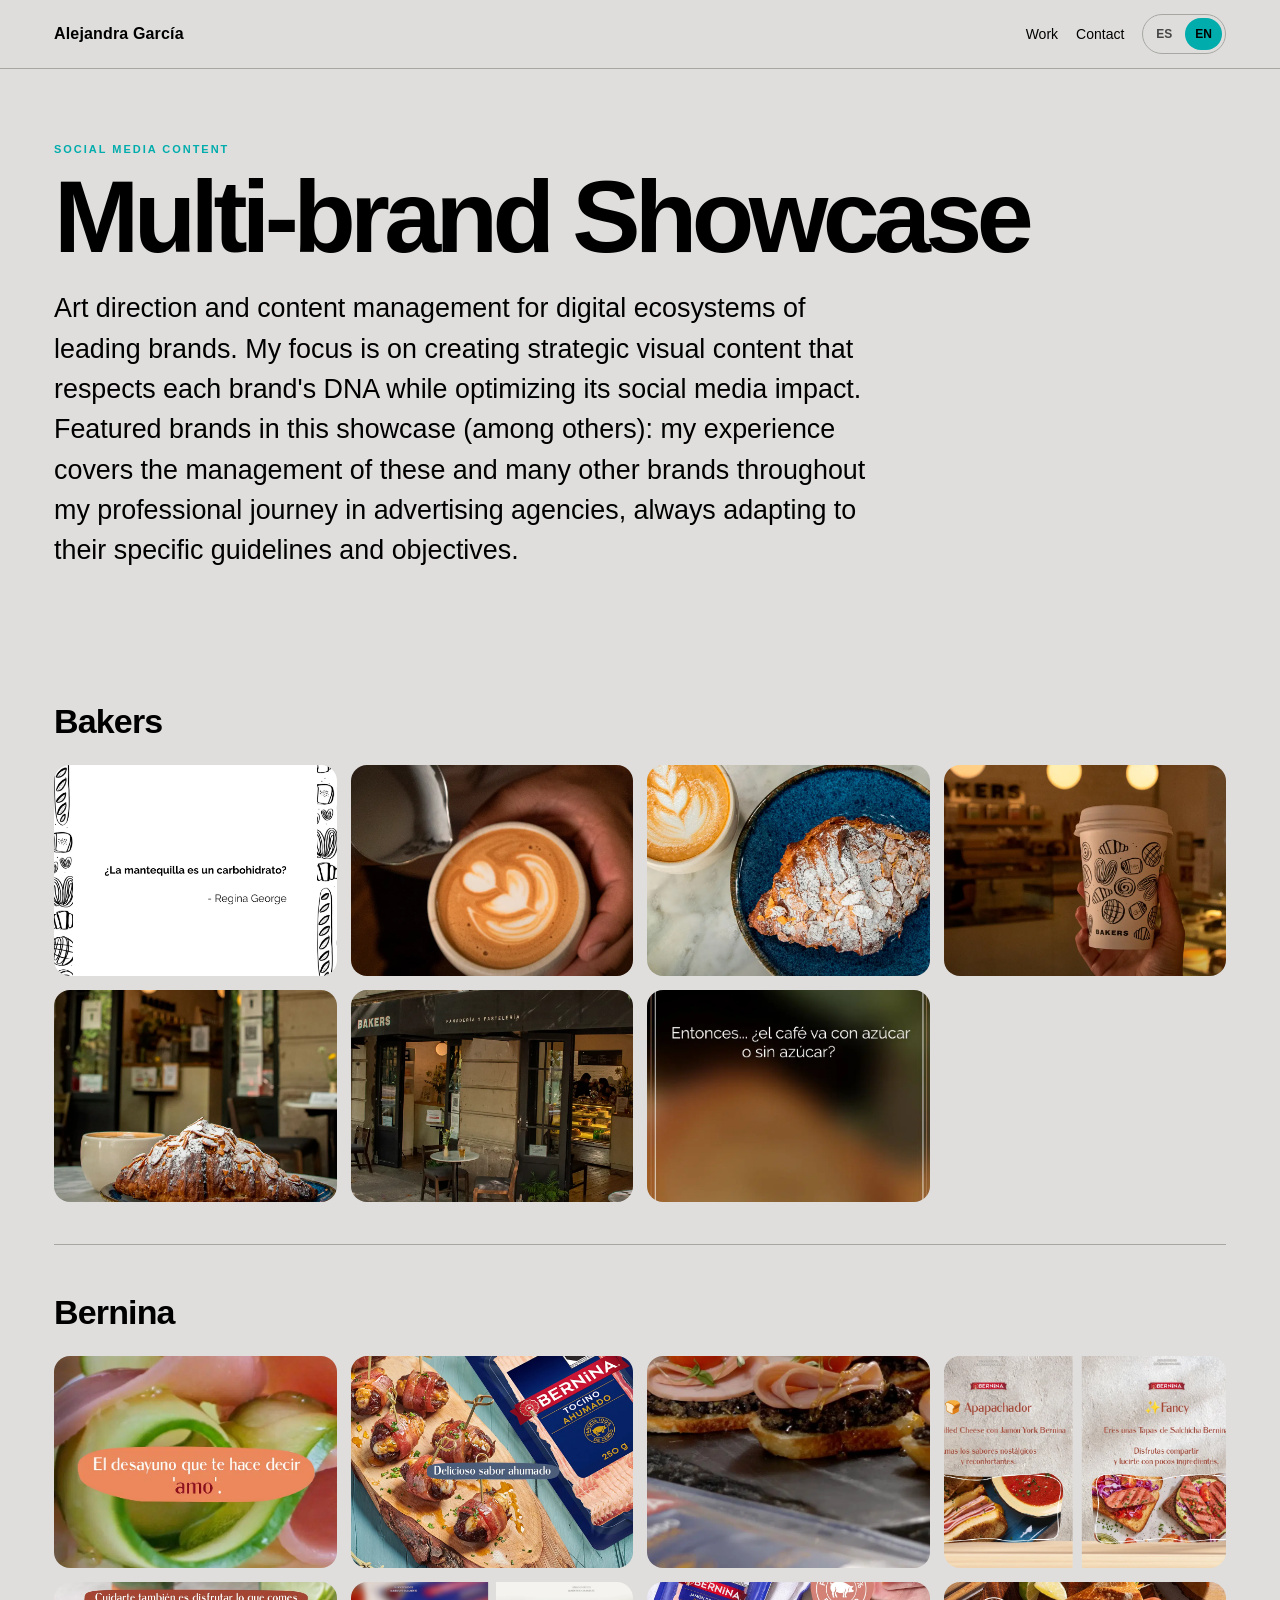
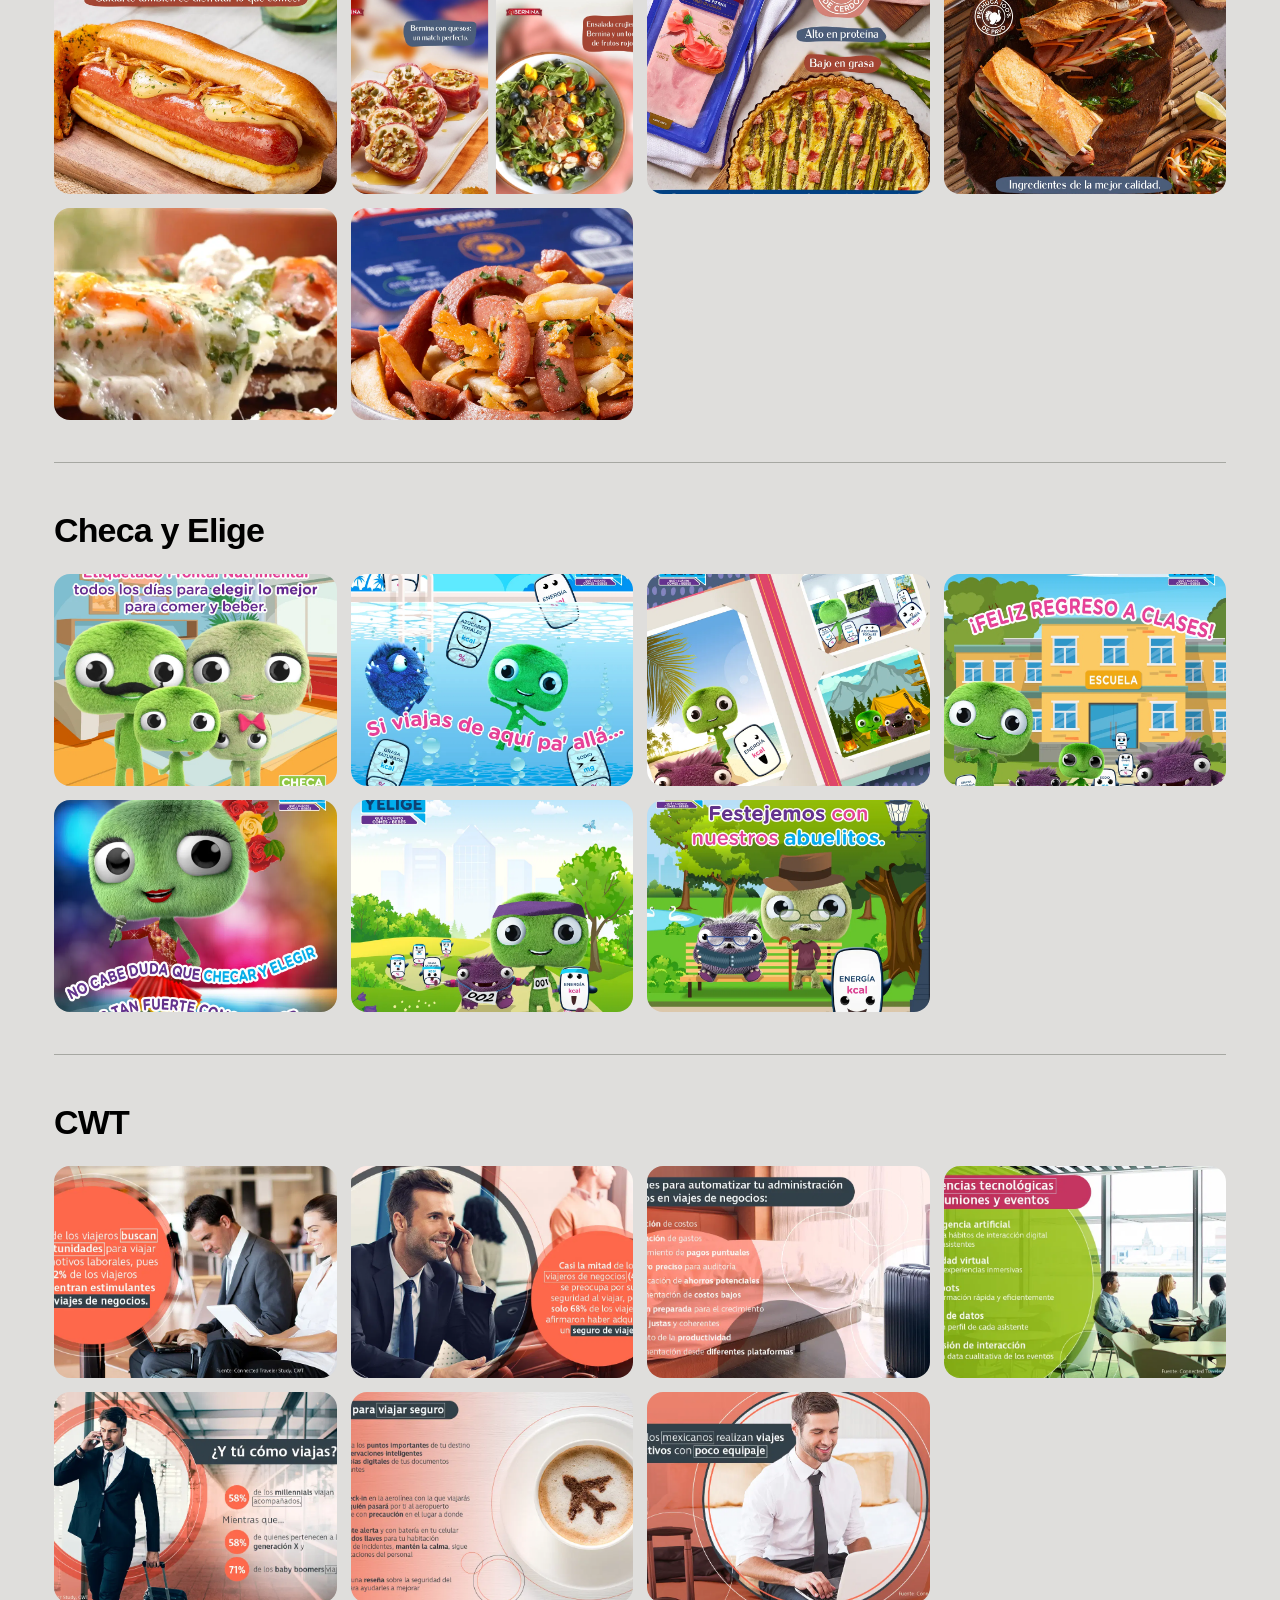
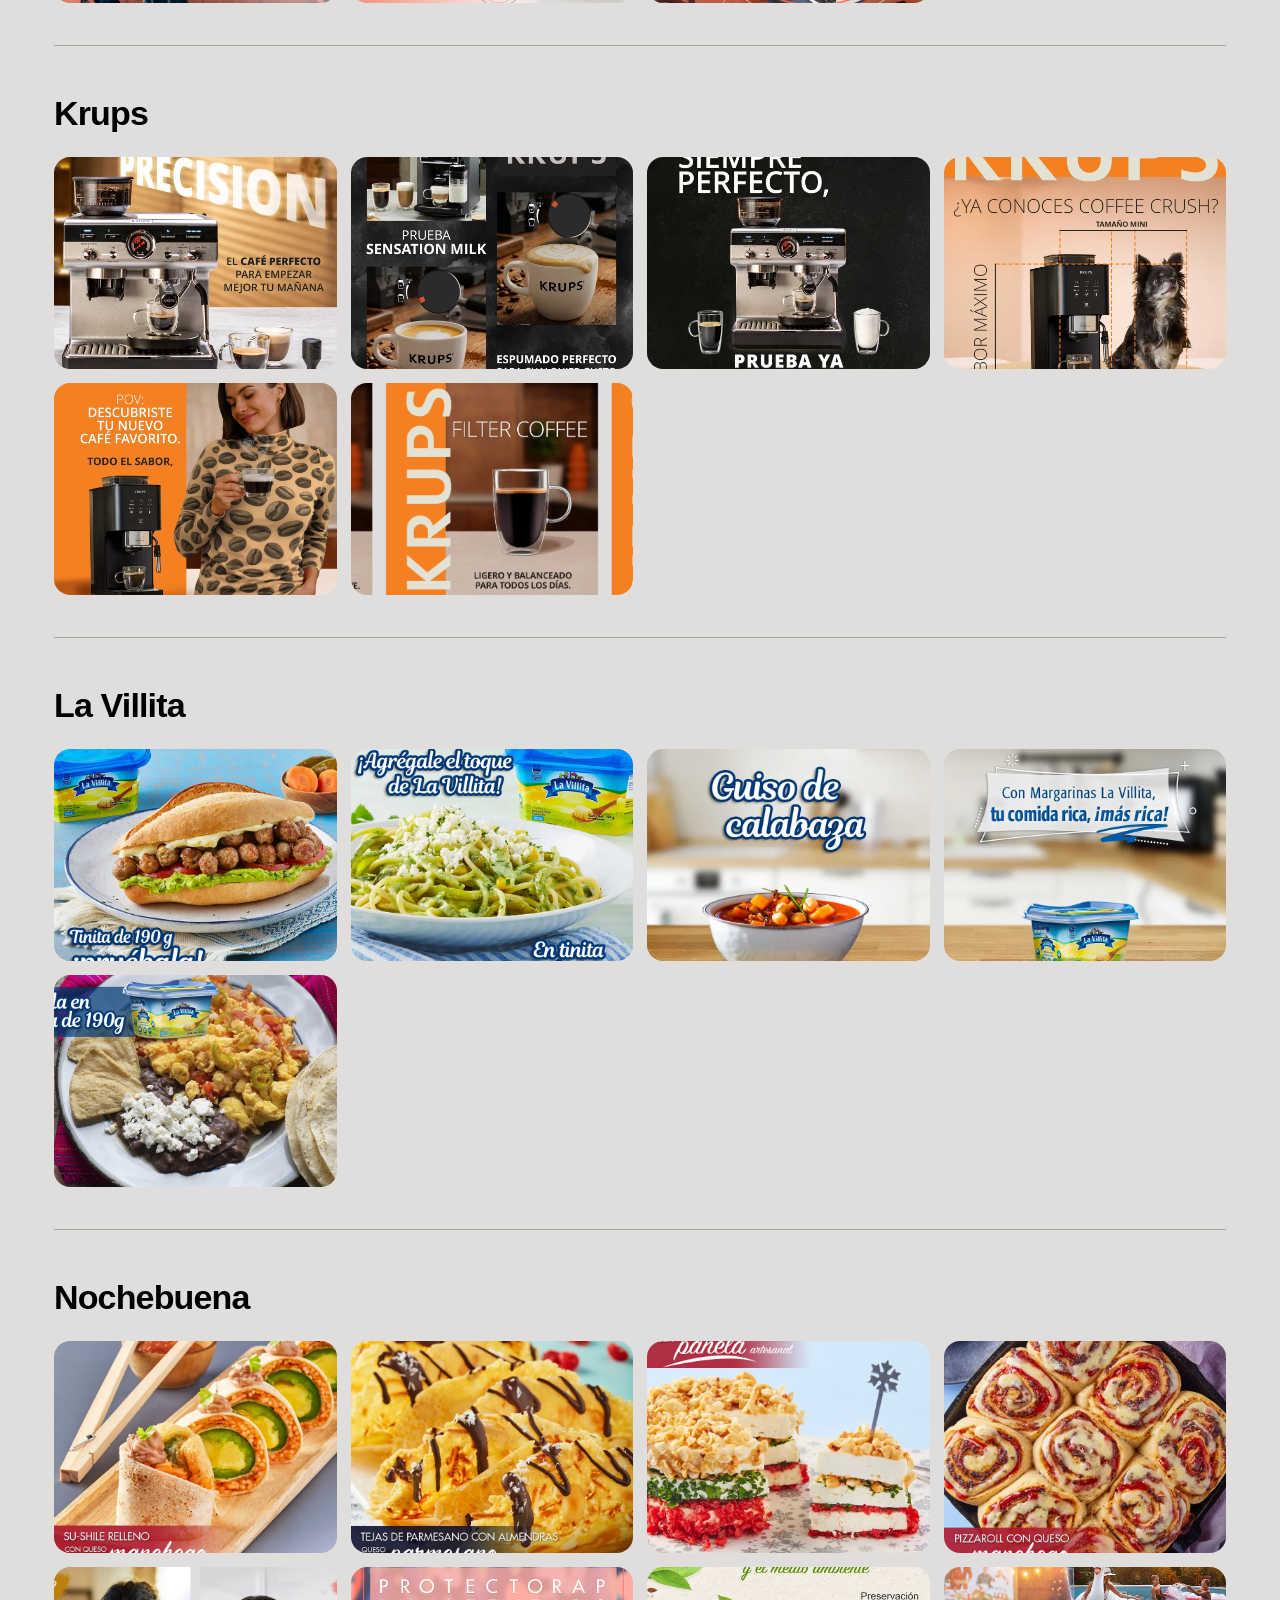
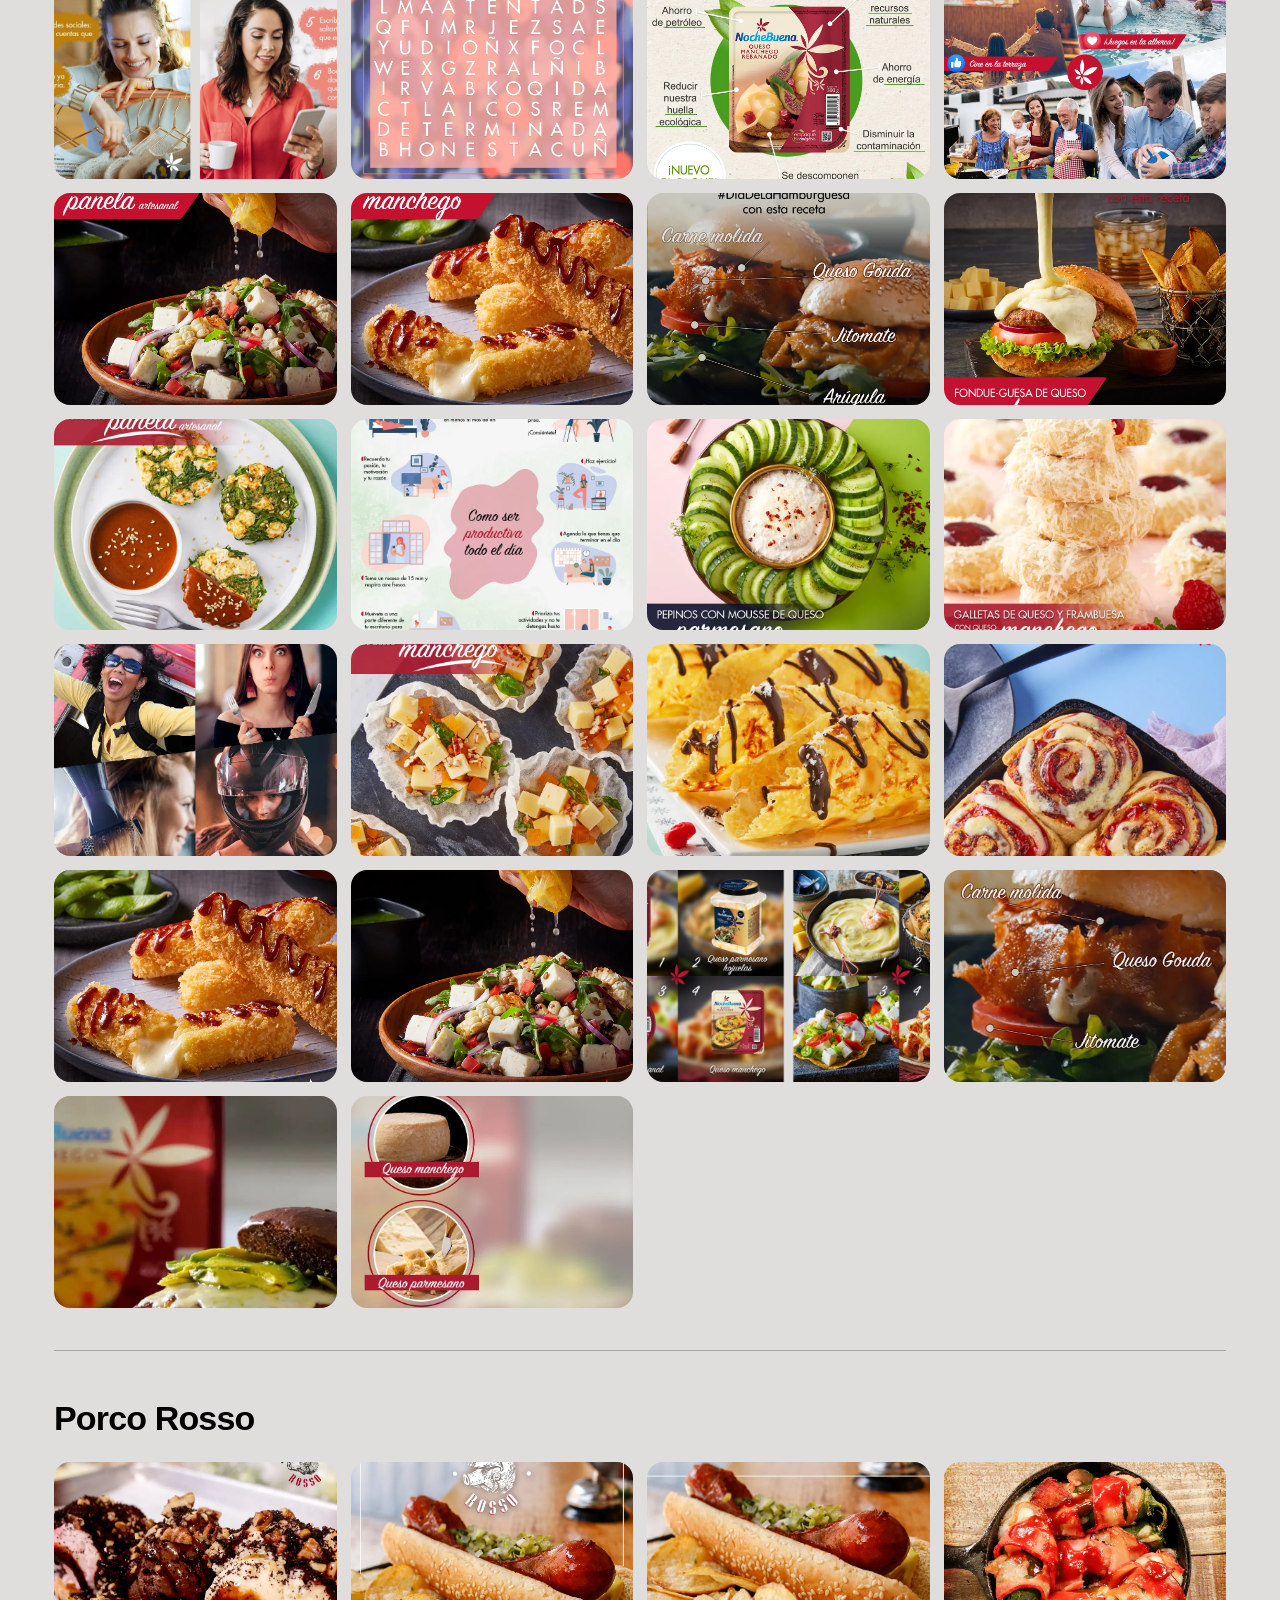
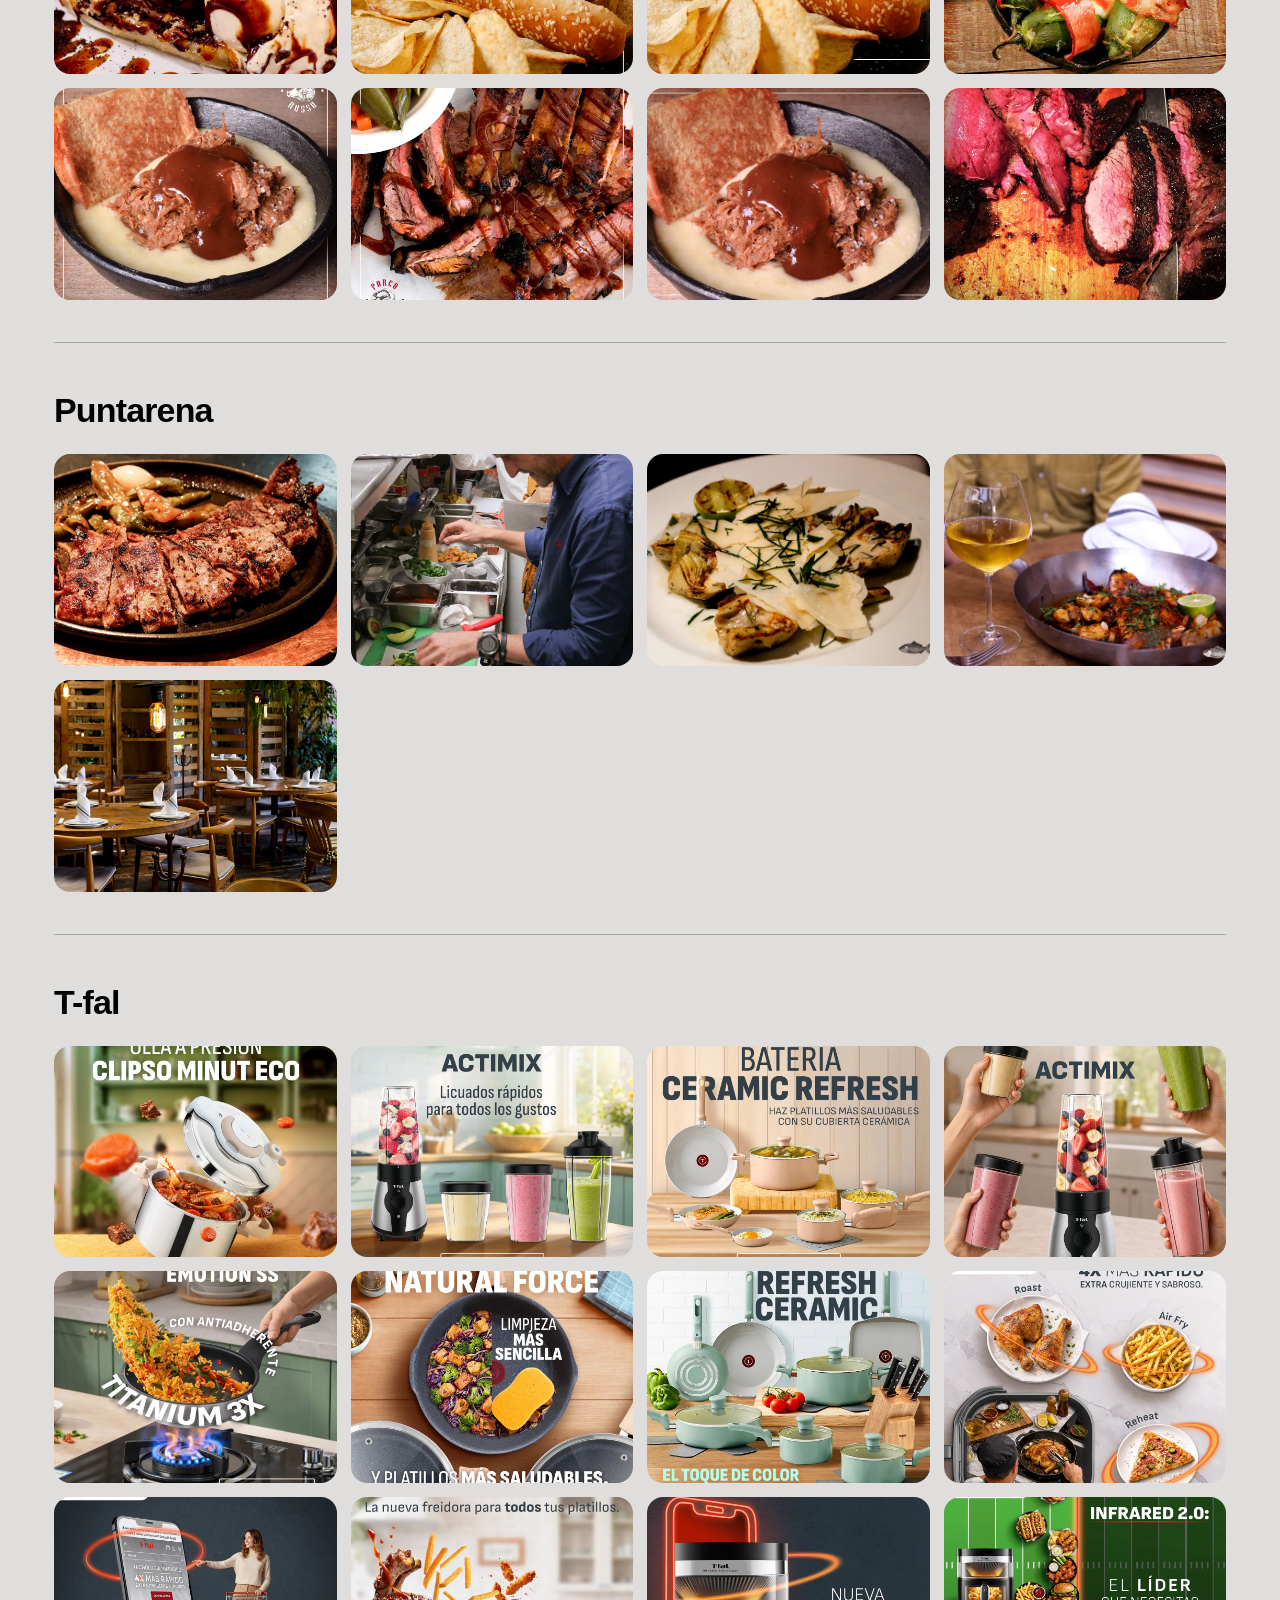
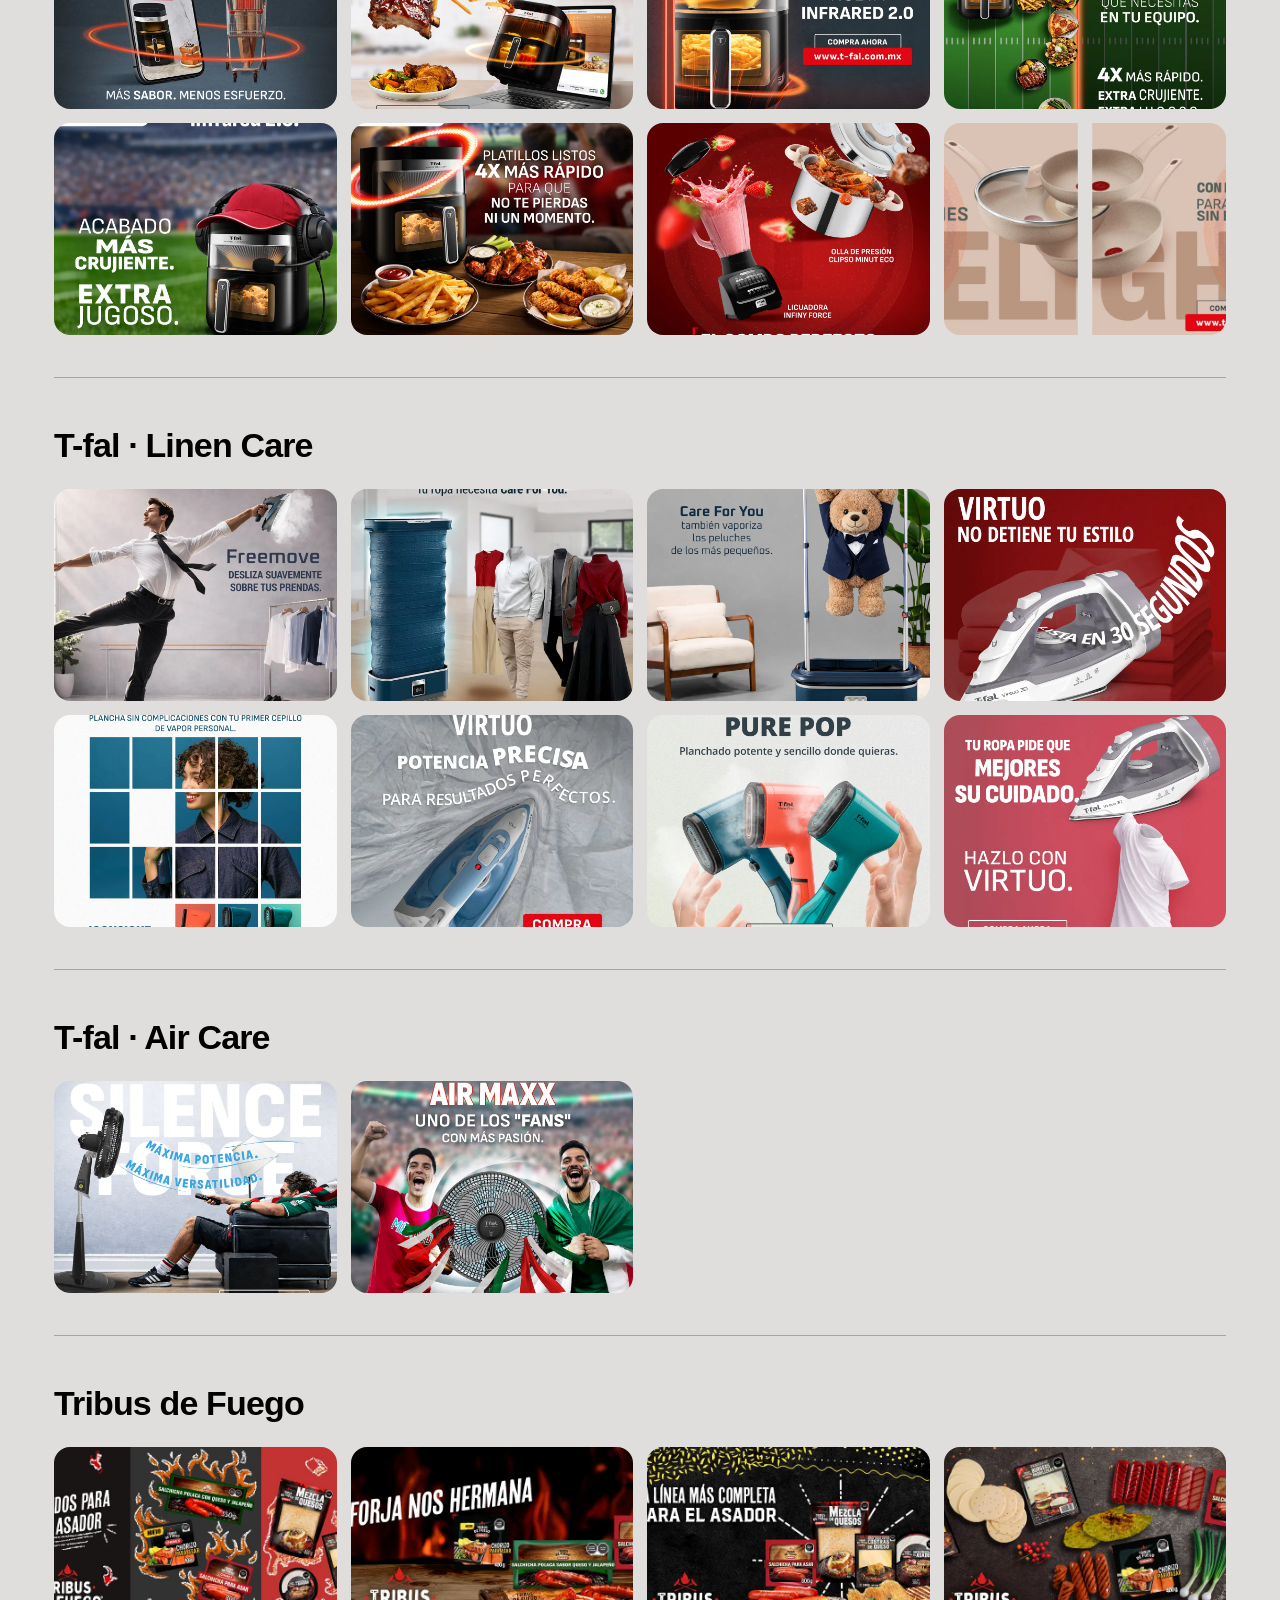
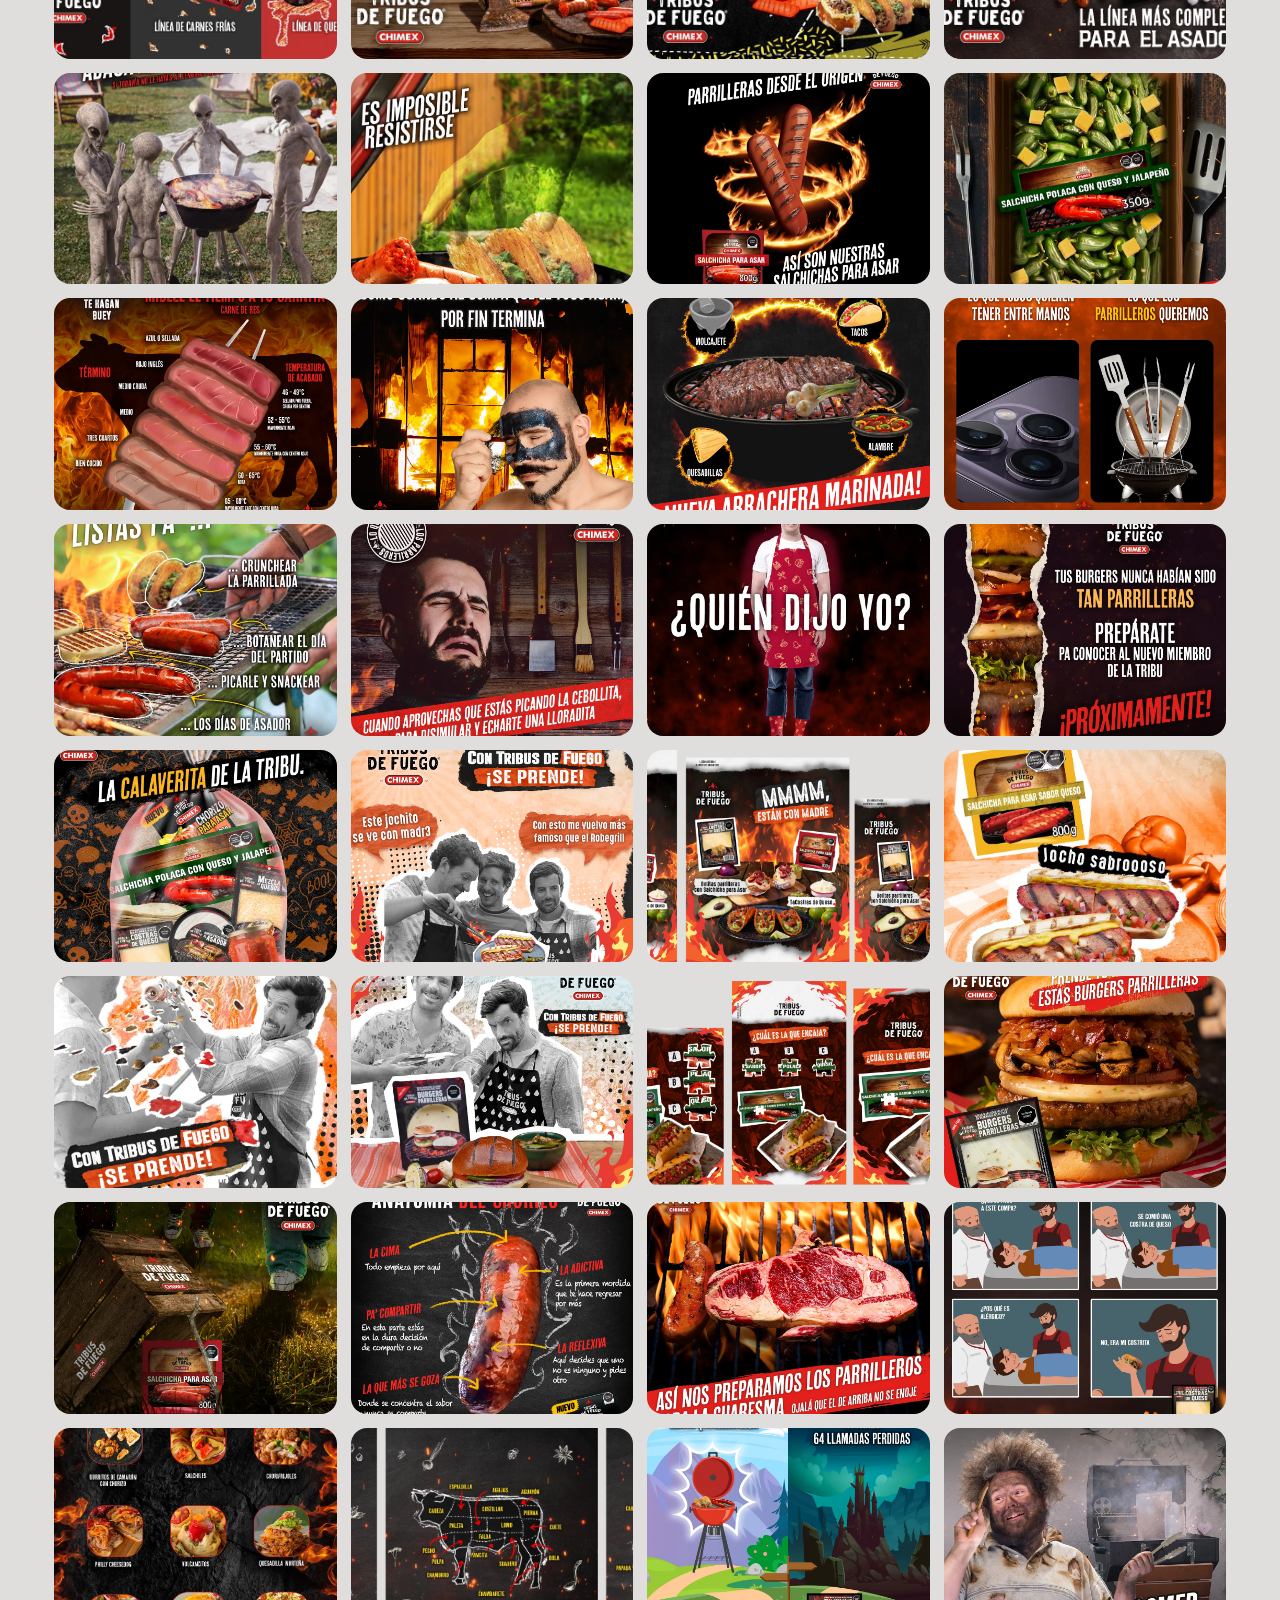
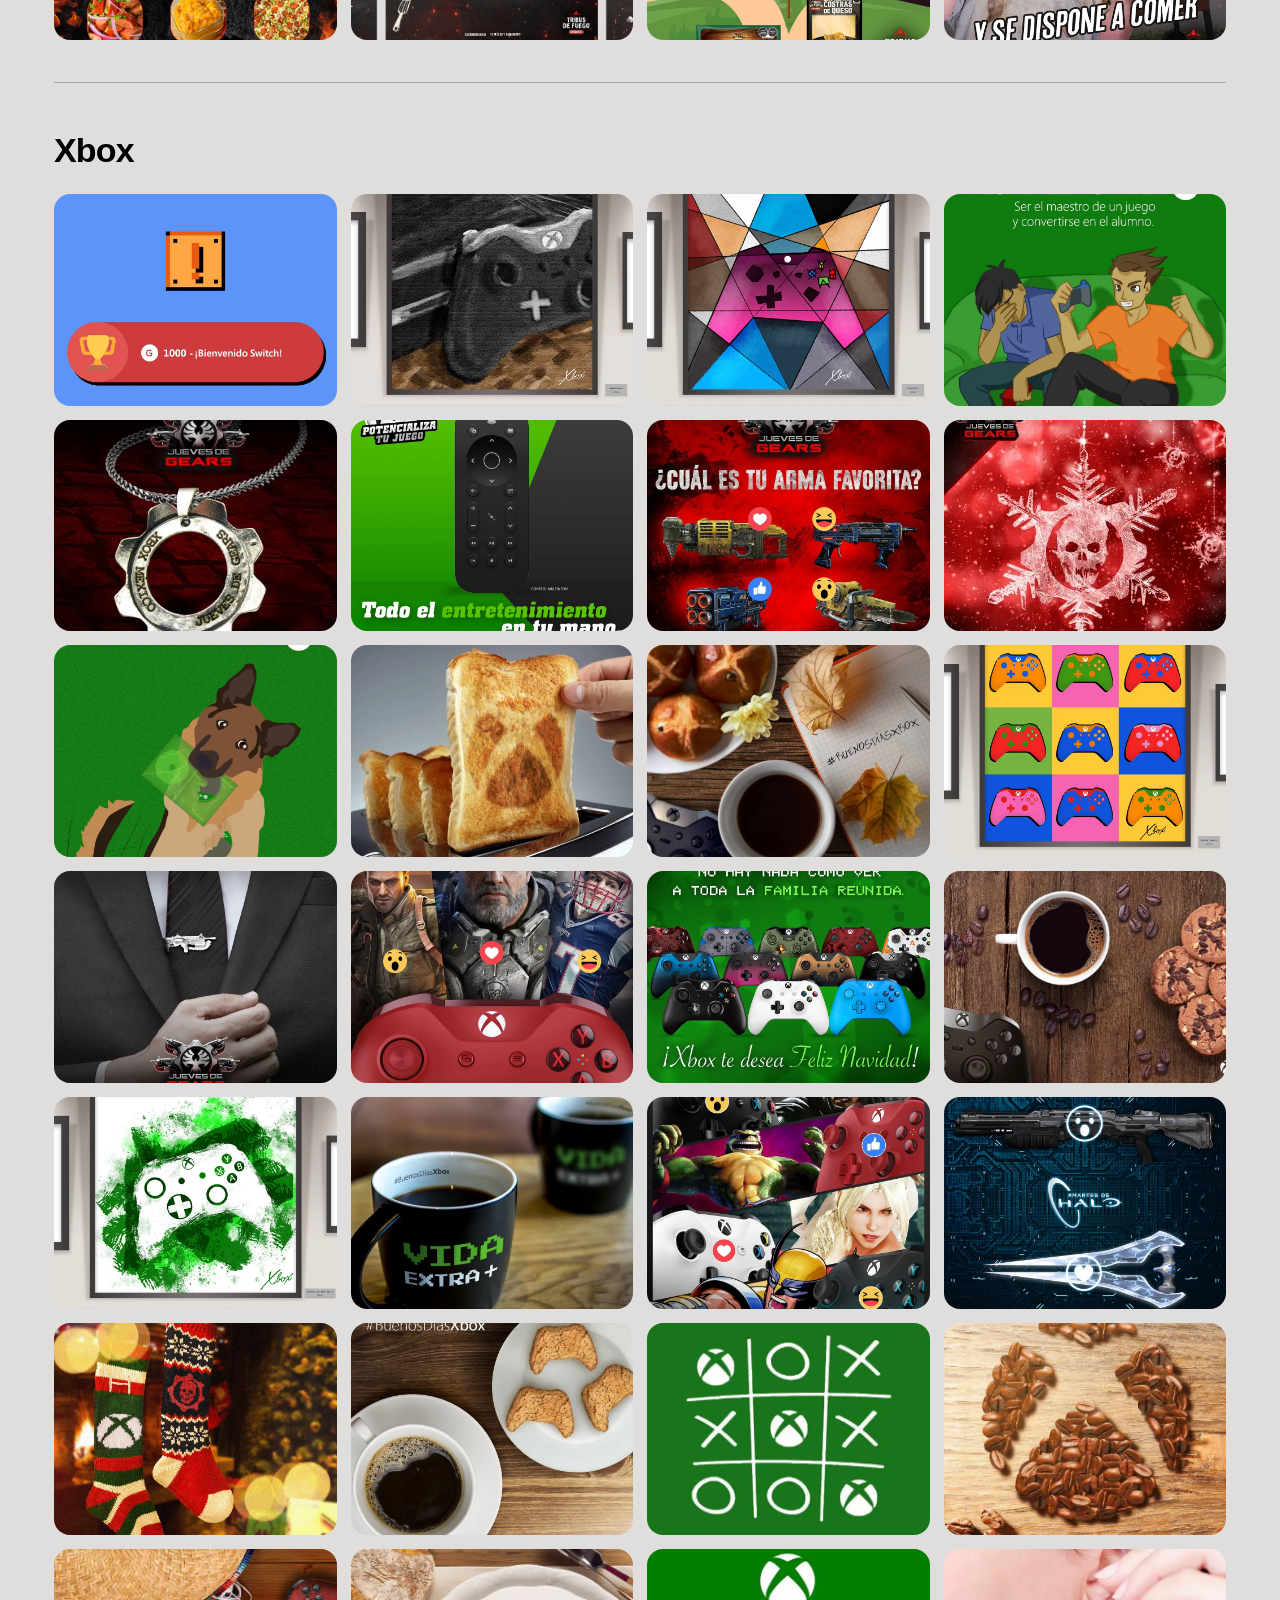
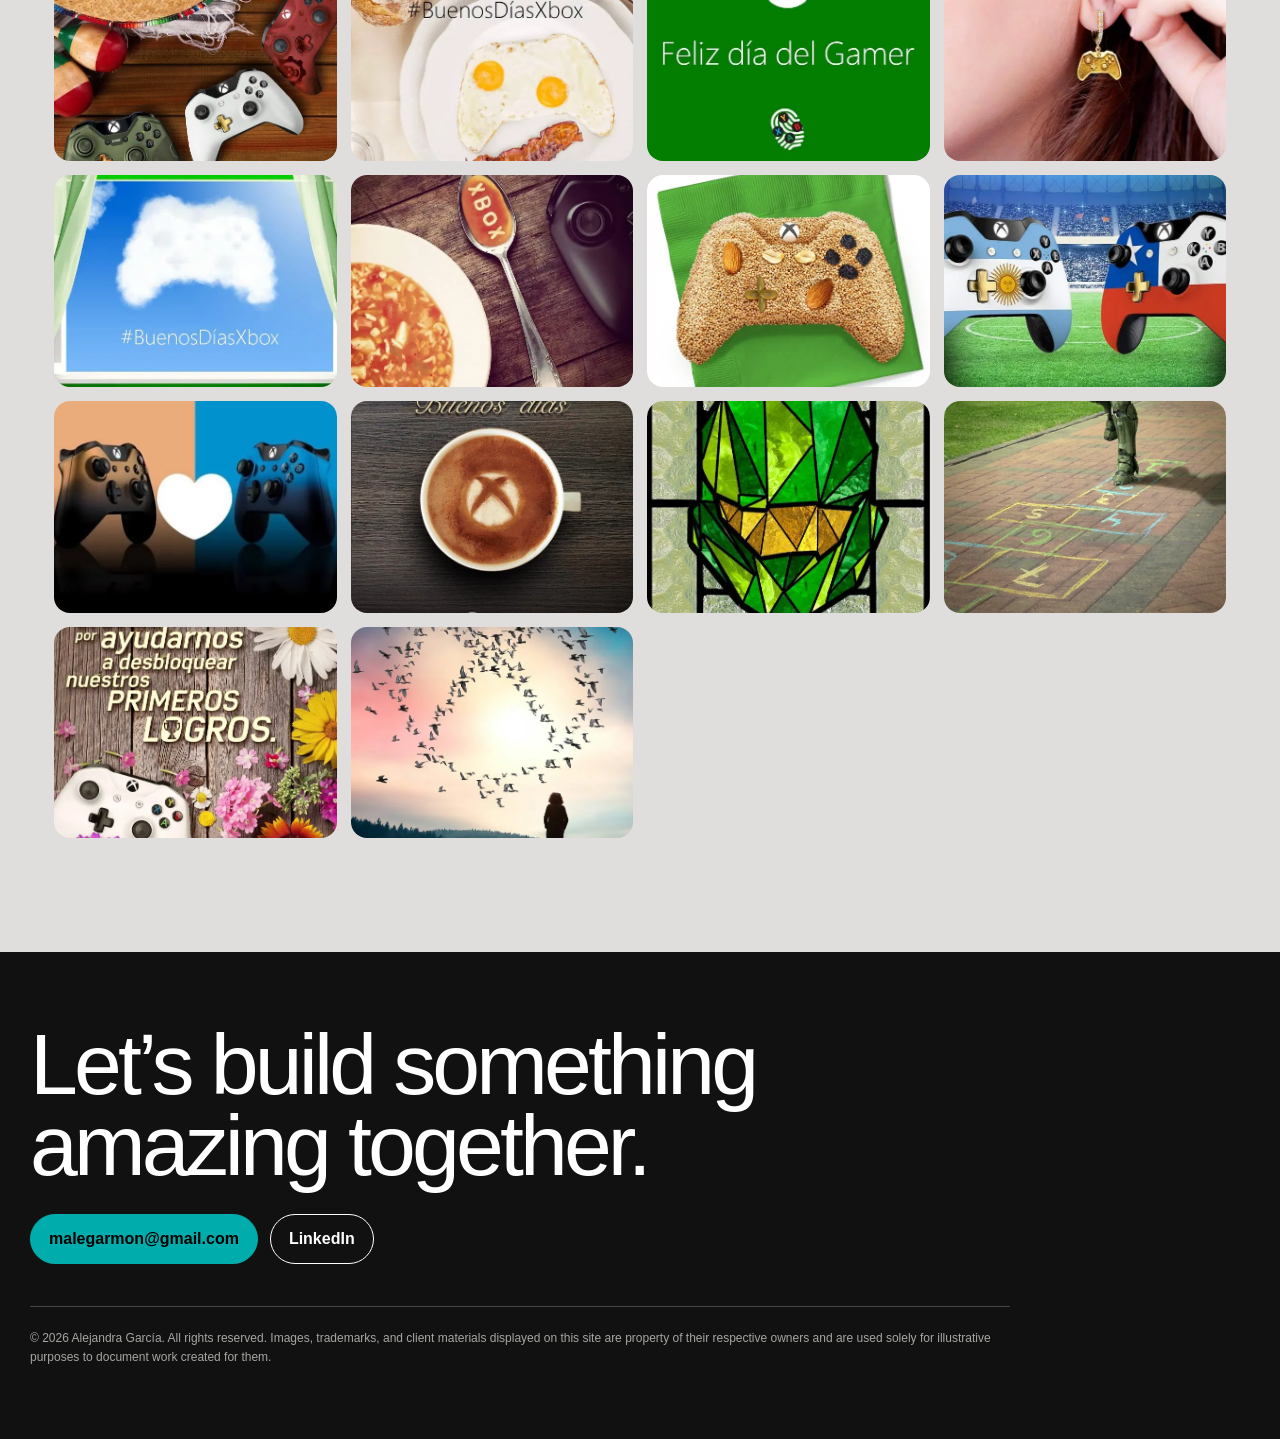
==== commit 88adb7ae: "Actualizacion de Imagenes" ====
--- a/social.html
+++ b/social.html
@@ -1,3 +1,3 @@
 <!DOCTYPE html>
 
-<html lang="es"><head><meta charset="utf-8"/><meta content="width=device-width,initial-scale=1" name="viewport"/><title>Social Media — Alejandra García</title><meta content="Portfolio de Alejandra García" name="description"/><link href="styles.css" rel="stylesheet"/></head><body><header class="site-header"><nav class="nav"><a class="brand" href="index.html">Alejandra García</a><div class="nav-right"><div class="nav-links"><a data-en="Work" data-es="Trabajo" href="index.html#work">Trabajo</a><a data-en="Contact" data-es="Contacto" href="contact.html">Contacto</a></div><div aria-label="Language selector" class="lang-switch"><button class="lang-btn" data-lang="es" type="button">ES</button><button class="lang-btn" data-lang="en" type="button">EN</button></div></div></nav></header><main><section class="page-head"><div class="eyebrow">Social Media Content</div><h1>Multi-brand Showcase</h1><p class="lead" data-en="Art direction and content management for digital ecosystems of leading brands. My focus is on creating strategic visual content that respects each brand's DNA while optimizing its social media impact. Featured brands in this showcase (among others): my experience covers the management of these and many other brands throughout my professional journey in advertising agencies, always adapting to their specific guidelines and objectives." data-es="Gestión y dirección de arte para ecosistemas digitales de marcas líderes. Mi enfoque se centra en crear contenido visual estratégico que respeta el ADN de cada marca mientras optimiza su impacto en redes sociales. Marcas destacadas en este showcase (entre otras): mi experiencia abarca la gestión de estas y muchas otras firmas que han formado parte de mi camino profesional en agencias de publicidad, adaptándome siempre a sus lineamientos y objetivos específicos.">Gestión y dirección de arte para ecosistemas digitales de marcas líderes. Mi enfoque se centra en crear contenido visual estratégico que respeta el ADN de cada marca mientras optimiza su impacto en redes sociales. Marcas destacadas en este showcase (entre otras): mi experiencia abarca la gestión de estas y muchas otras firmas que han formado parte de mi camino profesional en agencias de publicidad, adaptándome siempre a sus lineamientos y objetivos específicos.</p></section><section class="section"><section class="project-block"><h3>Bakers</h3><div class="media-grid compact"><button class="media-card" data-caption="Bakers" data-lightbox="assets/social/bakers/agm-ejemplo-rrss-bakers-01-b5d6db.webp" type="button"><img alt="Bakers" loading="lazy" src="assets/social/bakers/agm-ejemplo-rrss-bakers-01-b5d6db.webp"/></button><button class="media-card" data-caption="Bakers" data-lightbox="assets/social/bakers/agm-ejemplo-rrss-bakers-02-d20d76.webp" type="button"><img alt="Bakers" loading="lazy" src="assets/social/bakers/agm-ejemplo-rrss-bakers-02-d20d76.webp"/></button><button class="media-card" data-caption="Bakers" data-lightbox="assets/social/bakers/agm-ejemplo-rrss-bakers-03-88e459.webp" type="button"><img alt="Bakers" loading="lazy" src="assets/social/bakers/agm-ejemplo-rrss-bakers-03-88e459.webp"/></button><button class="media-card" data-caption="Bakers" data-lightbox="assets/social/bakers/agm-ejemplo-rrss-bakers-04-08c2aa.webp" type="button"><img alt="Bakers" loading="lazy" src="assets/social/bakers/agm-ejemplo-rrss-bakers-04-08c2aa.webp"/></button><button class="media-card" data-caption="Bakers" data-lightbox="assets/social/bakers/agm-ejemplo-rrss-bakers-05-f75fc5.webp" type="button"><img alt="Bakers" loading="lazy" src="assets/social/bakers/agm-ejemplo-rrss-bakers-05-f75fc5.webp"/></button><button class="media-card" data-caption="Bakers" data-lightbox="assets/social/bakers/agm-ejemplo-rrss-bakers-06-15d85e.webp" type="button"><img alt="Bakers" loading="lazy" src="assets/social/bakers/agm-ejemplo-rrss-bakers-06-15d85e.webp"/></button><button class="media-card" data-caption="Bakers" data-lightbox="assets/social/bakers/agm-ejemplo-rrss-bakers-b32ee6.webp" type="button"><img alt="Bakers" loading="lazy" src="assets/social/bakers/agm-ejemplo-rrss-bakers-b32ee6.webp"/></button></div></section><section class="project-block"><h3>Bernina</h3><div class="media-grid compact"><button class="media-card" data-caption="Bernina" data-lightbox="assets/social/bernina/01-bernina-julio-9x16-ff55a5.webp" type="button"><img alt="Bernina" loading="lazy" src="assets/social/bernina/01-bernina-julio-9x16-ff55a5.webp"/></button><button class="media-card" data-caption="Bernina" data-lightbox="assets/social/bernina/03-bernina-julio-img-4x5-ad248e.webp" type="button"><img alt="Bernina" loading="lazy" src="assets/social/bernina/03-bernina-julio-img-4x5-ad248e.webp"/></button><button class="media-card" data-caption="Bernina" data-lightbox="assets/social/bernina/06-bernina-julio-9x16-ec533e.webp" type="button"><img alt="Bernina" loading="lazy" src="assets/social/bernina/06-bernina-julio-9x16-ec533e.webp"/></button><button class="media-card" data-caption="Bernina" data-lightbox="assets/social/bernina/07-bernina-julio-secuencia-4x5-01-db7524.webp" type="button"><img alt="Bernina" loading="lazy" src="assets/social/bernina/07-bernina-julio-secuencia-4x5-01-db7524.webp"/></button><button class="media-card" data-caption="Bernina" data-lightbox="assets/social/bernina/07-bernina-julio-secuencia-4x5-02-b92394.webp" type="button"><img alt="Bernina" loading="lazy" src="assets/social/bernina/07-bernina-julio-secuencia-4x5-02-b92394.webp"/></button><button class="media-card" data-caption="Bernina" data-lightbox="assets/social/bernina/07-bernina-julio-secuencia-4x5-03-cedae2.webp" type="button"><img alt="Bernina" loading="lazy" src="assets/social/bernina/07-bernina-julio-secuencia-4x5-03-cedae2.webp"/></button><button class="media-card" data-caption="Bernina" data-lightbox="assets/social/bernina/07-bernina-julio-secuencia-4x5-04-d8d33d.webp" type="button"><img alt="Bernina" loading="lazy" src="assets/social/bernina/07-bernina-julio-secuencia-4x5-04-d8d33d.webp"/></button><button class="media-card" data-caption="Bernina" data-lightbox="assets/social/bernina/08-bernina-julio-img-4x5-15ce96.webp" type="button"><img alt="Bernina" loading="lazy" src="assets/social/bernina/08-bernina-julio-img-4x5-15ce96.webp"/></button><button class="media-card" data-caption="Bernina" data-lightbox="assets/social/bernina/11-bernina-julio-secuencia-4x5-01-937954.webp" type="button"><img alt="Bernina" loading="lazy" src="assets/social/bernina/11-bernina-julio-secuencia-4x5-01-937954.webp"/></button><button class="media-card" data-caption="Bernina" data-lightbox="assets/social/bernina/11-bernina-julio-secuencia-4x5-02-3262c1.webp" type="button"><img alt="Bernina" loading="lazy" src="assets/social/bernina/11-bernina-julio-secuencia-4x5-02-3262c1.webp"/></button><button class="media-card" data-caption="Bernina" data-lightbox="assets/social/bernina/11-bernina-julio-secuencia-4x5-03-54848c.webp" type="button"><img alt="Bernina" loading="lazy" src="assets/social/bernina/11-bernina-julio-secuencia-4x5-03-54848c.webp"/></button><button class="media-card" data-caption="Bernina" data-lightbox="assets/social/bernina/11-bernina-julio-secuencia-4x5-04-25600d.webp" type="button"><img alt="Bernina" loading="lazy" src="assets/social/bernina/11-bernina-julio-secuencia-4x5-04-25600d.webp"/></button><button class="media-card" data-caption="Bernina" data-lightbox="assets/social/bernina/15-bernina-julio-img-4x5-bb3fa0.webp" type="button"><img alt="Bernina" loading="lazy" src="assets/social/bernina/15-bernina-julio-img-4x5-bb3fa0.webp"/></button><button class="media-card" data-caption="Bernina" data-lightbox="assets/social/bernina/17-bernina-julio-img-9x16-c0895b.webp" type="button"><img alt="Bernina" loading="lazy" src="assets/social/bernina/17-bernina-julio-img-9x16-c0895b.webp"/></button><button class="media-card" data-caption="Bernina" data-lightbox="assets/social/bernina/18-bernina-julio-img-4x5-c5e90b.webp" type="button"><img alt="Bernina" loading="lazy" src="assets/social/bernina/18-bernina-julio-img-4x5-c5e90b.webp"/></button><button class="media-card" data-caption="Bernina" data-lightbox="assets/social/bernina/21-bernina-julio-img-9x16-63f373.webp" type="button"><img alt="Bernina" loading="lazy" src="assets/social/bernina/21-bernina-julio-img-9x16-63f373.webp"/></button><button class="media-card" data-caption="Bernina" data-lightbox="assets/social/bernina/28-bernina-julio-img-9x16-137e03.webp" type="button"><img alt="Bernina" loading="lazy" src="assets/social/bernina/28-bernina-julio-img-9x16-137e03.webp"/></button><button class="media-card" data-caption="Bernina" data-lightbox="assets/social/bernina/29-bernina-julio-img-4x5-70aa98.webp" type="button"><img alt="Bernina" loading="lazy" src="assets/social/bernina/29-bernina-julio-img-4x5-70aa98.webp"/></button></div></section><section class="project-block"><h3>Checa y Elige</h3><div class="media-grid compact"><button class="media-card" data-caption="Checa y Elige" data-lightbox="assets/social/checa-y-elige/cye-ago-03-familia-7a44f4.webp" type="button"><img alt="Checa y Elige" loading="lazy" src="assets/social/checa-y-elige/cye-ago-03-familia-7a44f4.webp"/></button><button class="media-card" data-caption="Checa y Elige" data-lightbox="assets/social/checa-y-elige/cye-ago-09-alberca-e12ba0.webp" type="button"><img alt="Checa y Elige" loading="lazy" src="assets/social/checa-y-elige/cye-ago-09-alberca-e12ba0.webp"/></button><button class="media-card" data-caption="Checa y Elige" data-lightbox="assets/social/checa-y-elige/cye-ago-11-scracpbook-81ce14.webp" type="button"><img alt="Checa y Elige" loading="lazy" src="assets/social/checa-y-elige/cye-ago-11-scracpbook-81ce14.webp"/></button><button class="media-card" data-caption="Checa y Elige" data-lightbox="assets/social/checa-y-elige/cye-ago-17-school-0f6860.webp" type="button"><img alt="Checa y Elige" loading="lazy" src="assets/social/checa-y-elige/cye-ago-17-school-0f6860.webp"/></button><button class="media-card" data-caption="Checa y Elige" data-lightbox="assets/social/checa-y-elige/cye-ago-19-rocio-durcal-0ce21a.webp" type="button"><img alt="Checa y Elige" loading="lazy" src="assets/social/checa-y-elige/cye-ago-19-rocio-durcal-0ce21a.webp"/></button><button class="media-card" data-caption="Checa y Elige" data-lightbox="assets/social/checa-y-elige/cye-ago-25-maraton-11975f.webp" type="button"><img alt="Checa y Elige" loading="lazy" src="assets/social/checa-y-elige/cye-ago-25-maraton-11975f.webp"/></button><button class="media-card" data-caption="Checa y Elige" data-lightbox="assets/social/checa-y-elige/cye-ago-31-abuelos-2265ff.webp" type="button"><img alt="Checa y Elige" loading="lazy" src="assets/social/checa-y-elige/cye-ago-31-abuelos-2265ff.webp"/></button></div></section><section class="project-block"><h3>CWT</h3><div class="media-grid compact"><button class="media-card" data-caption="CWT" data-lightbox="assets/social/cwt/08-in-img-78-de-los-viajeros-50fb5d.webp" type="button"><img alt="CWT" loading="lazy" src="assets/social/cwt/08-in-img-78-de-los-viajeros-50fb5d.webp"/></button><button class="media-card" data-caption="CWT" data-lightbox="assets/social/cwt/10-in-img-casi-la-mitad-de-los-viajeros-6c4e74.webp" type="button"><img alt="CWT" loading="lazy" src="assets/social/cwt/10-in-img-casi-la-mitad-de-los-viajeros-6c4e74.webp"/></button><button class="media-card" data-caption="CWT" data-lightbox="assets/social/cwt/12-in-listicle-10-razones-para-automatizar-e1c8f5.webp" type="button"><img alt="CWT" loading="lazy" src="assets/social/cwt/12-in-listicle-10-razones-para-automatizar-e1c8f5.webp"/></button><button class="media-card" data-caption="CWT" data-lightbox="assets/social/cwt/13-in-infografia-5-tendencias-tecnol-u00a2gicas-para-reuniones-y-eventos-f3638b.webp" type="button"><img alt="CWT" loading="lazy" src="assets/social/cwt/13-in-infografia-5-tendencias-tecnol-u00a2gicas-para-reuniones-y-eventos-f3638b.webp"/></button><button class="media-card" data-caption="CWT" data-lightbox="assets/social/cwt/15-in-infografia-y-t-u00a3-c-u00a2mo-viajas-9b9aed.webp" type="button"><img alt="CWT" loading="lazy" src="assets/social/cwt/15-in-infografia-y-t-u00a3-c-u00a2mo-viajas-9b9aed.webp"/></button><button class="media-card" data-caption="CWT" data-lightbox="assets/social/cwt/19-in-listicle-10-tips-para-viajar-seguro-bc2c51.webp" type="button"><img alt="CWT" loading="lazy" src="assets/social/cwt/19-in-listicle-10-tips-para-viajar-seguro-bc2c51.webp"/></button><button class="media-card" data-caption="CWT" data-lightbox="assets/social/cwt/21-in-img-89-de-los-mexicanos-realizan-e8ac36.webp" type="button"><img alt="CWT" loading="lazy" src="assets/social/cwt/21-in-img-89-de-los-mexicanos-realizan-e8ac36.webp"/></button></div></section><section class="project-block"><h3>Krups</h3><div class="media-grid compact"><button class="media-card" data-caption="Krups" data-lightbox="assets/social/krups/krups-feb-dtckrups-s3-c1-awareness-img-4x5-v2-ff0d00.webp" type="button"><img alt="Krups" loading="lazy" src="assets/social/krups/krups-feb-dtckrups-s3-c1-awareness-img-4x5-v2-ff0d00.webp"/></button><button class="media-card" data-caption="Krups" data-lightbox="assets/social/krups/krups-feb-dtckrups-s6-c4-consideracion-img-4x5-v2-317490.webp" type="button"><img alt="Krups" loading="lazy" src="assets/social/krups/krups-feb-dtckrups-s6-c4-consideracion-img-4x5-v2-317490.webp"/></button><button class="media-card" data-caption="Krups" data-lightbox="assets/social/krups/krups-feb-dtckrups-s9-c7-conversion-img-4x5-v2-72d6b5.webp" type="button"><img alt="Krups" loading="lazy" src="assets/social/krups/krups-feb-dtckrups-s9-c7-conversion-img-4x5-v2-72d6b5.webp"/></button><button class="media-card" data-caption="Krups" data-lightbox="assets/social/krups/krups-marzo-coffeecrush-c1-img-4x5-4abe35.webp" type="button"><img alt="Krups" loading="lazy" src="assets/social/krups/krups-marzo-coffeecrush-c1-img-4x5-4abe35.webp"/></button><button class="media-card" data-caption="Krups" data-lightbox="assets/social/krups/krups-marzo-coffeecrush-c3-img-4x5-869289.webp" type="button"><img alt="Krups" loading="lazy" src="assets/social/krups/krups-marzo-coffeecrush-c3-img-4x5-869289.webp"/></button><button class="media-card" data-caption="Krups" data-lightbox="assets/social/krups/krups-marzo-coffeecrush-c4-carrusel-1x1-1-3dc41e.webp" type="button"><img alt="Krups" loading="lazy" src="assets/social/krups/krups-marzo-coffeecrush-c4-carrusel-1x1-1-3dc41e.webp"/></button><button class="media-card" data-caption="Krups" data-lightbox="assets/social/krups/krups-marzo-coffeecrush-c4-carrusel-1x1-2-b3e7af.webp" type="button"><img alt="Krups" loading="lazy" src="assets/social/krups/krups-marzo-coffeecrush-c4-carrusel-1x1-2-b3e7af.webp"/></button><button class="media-card" data-caption="Krups" data-lightbox="assets/social/krups/krups-marzo-coffeecrush-c4-carrusel-1x1-3-28b100.webp" type="button"><img alt="Krups" loading="lazy" src="assets/social/krups/krups-marzo-coffeecrush-c4-carrusel-1x1-3-28b100.webp"/></button><button class="media-card" data-caption="Krups" data-lightbox="assets/social/krups/krups-marzo-coffeecrush-c4-carrusel-1x1-4-1f54d3.webp" type="button"><img alt="Krups" loading="lazy" src="assets/social/krups/krups-marzo-coffeecrush-c4-carrusel-1x1-4-1f54d3.webp"/></button><button class="media-card" data-caption="Krups" data-lightbox="assets/social/krups/krups-marzo-coffeecrush-c4-carrusel-1x1-5-2401d9.webp" type="button"><img alt="Krups" loading="lazy" src="assets/social/krups/krups-marzo-coffeecrush-c4-carrusel-1x1-5-2401d9.webp"/></button></div></section><section class="project-block"><h3>La Villita</h3><div class="media-grid compact"><button class="media-card" data-caption="La Villita" data-lightbox="assets/social/lavillita/06-lavillita-margarinas-septiembre-fb-ig-df946e.webp" type="button"><img alt="La Villita" loading="lazy" src="assets/social/lavillita/06-lavillita-margarinas-septiembre-fb-ig-df946e.webp"/></button><button class="media-card" data-caption="La Villita" data-lightbox="assets/social/lavillita/14-lavillita-margarinas-septiembre-fb-ig-d98ed1.webp" type="button"><img alt="La Villita" loading="lazy" src="assets/social/lavillita/14-lavillita-margarinas-septiembre-fb-ig-d98ed1.webp"/></button><button class="media-card" data-caption="La Villita" data-lightbox="assets/social/lavillita/18-lavillita-margarinas-septiembre-ig-01-5bd46d.webp" type="button"><img alt="La Villita" loading="lazy" src="assets/social/lavillita/18-lavillita-margarinas-septiembre-ig-01-5bd46d.webp"/></button><button class="media-card" data-caption="La Villita" data-lightbox="assets/social/lavillita/18-lavillita-margarinas-septiembre-ig-02-62e35d.webp" type="button"><img alt="La Villita" loading="lazy" src="assets/social/lavillita/18-lavillita-margarinas-septiembre-ig-02-62e35d.webp"/></button><button class="media-card" data-caption="La Villita" data-lightbox="assets/social/lavillita/29-lavillita-margarinas-septiembre-tw-85b3af.webp" type="button"><img alt="La Villita" loading="lazy" src="assets/social/lavillita/29-lavillita-margarinas-septiembre-tw-85b3af.webp"/></button></div></section><section class="project-block"><h3>Nochebuena</h3><div class="media-grid compact"><button class="media-card" data-caption="Nochebuena" data-lightbox="assets/social/nochebuena/nb-fb-diciembre-02-1600f5.webp" type="button"><img alt="Nochebuena" loading="lazy" src="assets/social/nochebuena/nb-fb-diciembre-02-1600f5.webp"/></button><button class="media-card" data-caption="Nochebuena" data-lightbox="assets/social/nochebuena/nb-fb-diciembre-09-de9cbc.webp" type="button"><img alt="Nochebuena" loading="lazy" src="assets/social/nochebuena/nb-fb-diciembre-09-de9cbc.webp"/></button><button class="media-card" data-caption="Nochebuena" data-lightbox="assets/social/nochebuena/nb-fb-diciembre-15-4f296b.webp" type="button"><img alt="Nochebuena" loading="lazy" src="assets/social/nochebuena/nb-fb-diciembre-15-4f296b.webp"/></button><button class="media-card" data-caption="Nochebuena" data-lightbox="assets/social/nochebuena/nb-fb-diciembre-23-8746e4.webp" type="button"><img alt="Nochebuena" loading="lazy" src="assets/social/nochebuena/nb-fb-diciembre-23-8746e4.webp"/></button><button class="media-card" data-caption="Nochebuena" data-lightbox="assets/social/nochebuena/nb-fb-mayo-05-1-577f84.webp" type="button"><img alt="Nochebuena" loading="lazy" src="assets/social/nochebuena/nb-fb-mayo-05-1-577f84.webp"/></button><button class="media-card" data-caption="Nochebuena" data-lightbox="assets/social/nochebuena/nb-fb-mayo-05-2-43c970.webp" type="button"><img alt="Nochebuena" loading="lazy" src="assets/social/nochebuena/nb-fb-mayo-05-2-43c970.webp"/></button><button class="media-card" data-caption="Nochebuena" data-lightbox="assets/social/nochebuena/nb-fb-mayo-05-3-afab3d.webp" type="button"><img alt="Nochebuena" loading="lazy" src="assets/social/nochebuena/nb-fb-mayo-05-3-afab3d.webp"/></button><button class="media-card" data-caption="Nochebuena" data-lightbox="assets/social/nochebuena/nb-fb-mayo-05-4-bbe348.webp" type="button"><img alt="Nochebuena" loading="lazy" src="assets/social/nochebuena/nb-fb-mayo-05-4-bbe348.webp"/></button><button class="media-card" data-caption="Nochebuena" data-lightbox="assets/social/nochebuena/nb-fb-mayo-05-5-03e10e.webp" type="button"><img alt="Nochebuena" loading="lazy" src="assets/social/nochebuena/nb-fb-mayo-05-5-03e10e.webp"/></button><button class="media-card" data-caption="Nochebuena" data-lightbox="assets/social/nochebuena/nb-fb-mayo-05-6-4c4c29.webp" type="button"><img alt="Nochebuena" loading="lazy" src="assets/social/nochebuena/nb-fb-mayo-05-6-4c4c29.webp"/></button><button class="media-card" data-caption="Nochebuena" data-lightbox="assets/social/nochebuena/nb-fb-mayo-1-1-444699.webp" type="button"><img alt="Nochebuena" loading="lazy" src="assets/social/nochebuena/nb-fb-mayo-1-1-444699.webp"/></button><button class="media-card" data-caption="Nochebuena" data-lightbox="assets/social/nochebuena/nb-fb-mayo-1-2-78d42e.webp" type="button"><img alt="Nochebuena" loading="lazy" src="assets/social/nochebuena/nb-fb-mayo-1-2-78d42e.webp"/></button><button class="media-card" data-caption="Nochebuena" data-lightbox="assets/social/nochebuena/nb-fb-mayo-10-3acec1.webp" type="button"><img alt="Nochebuena" loading="lazy" src="assets/social/nochebuena/nb-fb-mayo-10-3acec1.webp"/></button><button class="media-card" data-caption="Nochebuena" data-lightbox="assets/social/nochebuena/nb-fb-mayo-12-1fcbfe.webp" type="button"><img alt="Nochebuena" loading="lazy" src="assets/social/nochebuena/nb-fb-mayo-12-1fcbfe.webp"/></button><button class="media-card" data-caption="Nochebuena" data-lightbox="assets/social/nochebuena/nb-fb-mayo-15-43fb28.webp" type="button"><img alt="Nochebuena" loading="lazy" src="assets/social/nochebuena/nb-fb-mayo-15-43fb28.webp"/></button><button class="media-card" data-caption="Nochebuena" data-lightbox="assets/social/nochebuena/nb-fb-mayo-16-00591b.webp" type="button"><img alt="Nochebuena" loading="lazy" src="assets/social/nochebuena/nb-fb-mayo-16-00591b.webp"/></button><button class="media-card" data-caption="Nochebuena" data-lightbox="assets/social/nochebuena/nb-fb-mayo-24-8d3446.webp" type="button"><img alt="Nochebuena" loading="lazy" src="assets/social/nochebuena/nb-fb-mayo-24-8d3446.webp"/></button><button class="media-card" data-caption="Nochebuena" data-lightbox="assets/social/nochebuena/nb-fb-mayo-28-b2306c.webp" type="button"><img alt="Nochebuena" loading="lazy" src="assets/social/nochebuena/nb-fb-mayo-28-b2306c.webp"/></button><button class="media-card" data-caption="Nochebuena" data-lightbox="assets/social/nochebuena/nb-fb-mayo-834638.webp" type="button"><img alt="Nochebuena" loading="lazy" src="assets/social/nochebuena/nb-fb-mayo-834638.webp"/></button><button class="media-card" data-caption="Nochebuena" data-lightbox="assets/social/nochebuena/nb-fb-mayo-b-436d32.webp" type="button"><img alt="Nochebuena" loading="lazy" src="assets/social/nochebuena/nb-fb-mayo-b-436d32.webp"/></button><button class="media-card" data-caption="Nochebuena" data-lightbox="assets/social/nochebuena/nb-fb-noviembre-02-4a8695.webp" type="button"><img alt="Nochebuena" loading="lazy" src="assets/social/nochebuena/nb-fb-noviembre-02-4a8695.webp"/></button><button class="media-card" data-caption="Nochebuena" data-lightbox="assets/social/nochebuena/nb-fb-noviembre-08-b09a4c.webp" type="button"><img alt="Nochebuena" loading="lazy" src="assets/social/nochebuena/nb-fb-noviembre-08-b09a4c.webp"/></button><button class="media-card" data-caption="Nochebuena" data-lightbox="assets/social/nochebuena/nb-fb-noviembre-10-c933da.webp" type="button"><img alt="Nochebuena" loading="lazy" src="assets/social/nochebuena/nb-fb-noviembre-10-c933da.webp"/></button><button class="media-card" data-caption="Nochebuena" data-lightbox="assets/social/nochebuena/nb-fb-noviembre-18-8ca10b.webp" type="button"><img alt="Nochebuena" loading="lazy" src="assets/social/nochebuena/nb-fb-noviembre-18-8ca10b.webp"/></button><button class="media-card" data-caption="Nochebuena" data-lightbox="assets/social/nochebuena/nb-fb-noviembre-21-d7fa8f.webp" type="button"><img alt="Nochebuena" loading="lazy" src="assets/social/nochebuena/nb-fb-noviembre-21-d7fa8f.webp"/></button><button class="media-card" data-caption="Nochebuena" data-lightbox="assets/social/nochebuena/nb-fb-noviembre-23-118f34.webp" type="button"><img alt="Nochebuena" loading="lazy" src="assets/social/nochebuena/nb-fb-noviembre-23-118f34.webp"/></button><button class="media-card" data-caption="Nochebuena" data-lightbox="assets/social/nochebuena/nb-ig-diciembre-03-b80792.webp" type="button"><img alt="Nochebuena" loading="lazy" src="assets/social/nochebuena/nb-ig-diciembre-03-b80792.webp"/></button><button class="media-card" data-caption="Nochebuena" data-lightbox="assets/social/nochebuena/nb-ig-diciembre-08-c1e822.webp" type="button"><img alt="Nochebuena" loading="lazy" src="assets/social/nochebuena/nb-ig-diciembre-08-c1e822.webp"/></button><button class="media-card" data-caption="Nochebuena" data-lightbox="assets/social/nochebuena/nb-ig-diciembre-22-7a46b0.webp" type="button"><img alt="Nochebuena" loading="lazy" src="assets/social/nochebuena/nb-ig-diciembre-22-7a46b0.webp"/></button><button class="media-card" data-caption="Nochebuena" data-lightbox="assets/social/nochebuena/nb-ig-mayo-06-1-354486.webp" type="button"><img alt="Nochebuena" loading="lazy" src="assets/social/nochebuena/nb-ig-mayo-06-1-354486.webp"/></button><button class="media-card" data-caption="Nochebuena" data-lightbox="assets/social/nochebuena/nb-ig-mayo-12-23f93d.webp" type="button"><img alt="Nochebuena" loading="lazy" src="assets/social/nochebuena/nb-ig-mayo-12-23f93d.webp"/></button><button class="media-card" data-caption="Nochebuena" data-lightbox="assets/social/nochebuena/nb-ig-mayo-17-1-30989a.webp" type="button"><img alt="Nochebuena" loading="lazy" src="assets/social/nochebuena/nb-ig-mayo-17-1-30989a.webp"/></button><button class="media-card" data-caption="Nochebuena" data-lightbox="assets/social/nochebuena/nb-ig-mayo-17-2-31c998.webp" type="button"><img alt="Nochebuena" loading="lazy" src="assets/social/nochebuena/nb-ig-mayo-17-2-31c998.webp"/></button><button class="media-card" data-caption="Nochebuena" data-lightbox="assets/social/nochebuena/nb-ig-noviembre-01-4dd7dc.webp" type="button"><img alt="Nochebuena" loading="lazy" src="assets/social/nochebuena/nb-ig-noviembre-01-4dd7dc.webp"/></button><button class="media-card" data-caption="Nochebuena" data-lightbox="assets/social/nochebuena/nb-ig-noviembre-02-1c3efb.webp" type="button"><img alt="Nochebuena" loading="lazy" src="assets/social/nochebuena/nb-ig-noviembre-02-1c3efb.webp"/></button><button class="media-card" data-caption="Nochebuena" data-lightbox="assets/social/nochebuena/nb-story-abril-28-1ae673.webp" type="button"><img alt="Nochebuena" loading="lazy" src="assets/social/nochebuena/nb-story-abril-28-1ae673.webp"/></button><button class="media-card" data-caption="Nochebuena" data-lightbox="assets/social/nochebuena/nb-story-abril-28organico-1-64ef3b.webp" type="button"><img alt="Nochebuena" loading="lazy" src="assets/social/nochebuena/nb-story-abril-28organico-1-64ef3b.webp"/></button><button class="media-card" data-caption="Nochebuena" data-lightbox="assets/social/nochebuena/nb-story-abril-28organico-2-58845d.webp" type="button"><img alt="Nochebuena" loading="lazy" src="assets/social/nochebuena/nb-story-abril-28organico-2-58845d.webp"/></button><button class="media-card" data-caption="Nochebuena" data-lightbox="assets/social/nochebuena/posteo-adivina-parte-1-1142eb.webp" type="button"><img alt="Nochebuena" loading="lazy" src="assets/social/nochebuena/posteo-adivina-parte-1-1142eb.webp"/></button><button class="media-card" data-caption="Nochebuena" data-lightbox="assets/social/nochebuena/posteo-adivina-parte-2-1-dd48a8.webp" type="button"><img alt="Nochebuena" loading="lazy" src="assets/social/nochebuena/posteo-adivina-parte-2-1-dd48a8.webp"/></button><button class="media-card" data-caption="Nochebuena" data-lightbox="assets/social/nochebuena/posteo-adivina-parte-2-2-439e7f.webp" type="button"><img alt="Nochebuena" loading="lazy" src="assets/social/nochebuena/posteo-adivina-parte-2-2-439e7f.webp"/></button><button class="media-card" data-caption="Nochebuena" data-lightbox="assets/social/nochebuena/posteo-adivina-parte-2-3-abc6c6.webp" type="button"><img alt="Nochebuena" loading="lazy" src="assets/social/nochebuena/posteo-adivina-parte-2-3-abc6c6.webp"/></button></div></section><section class="project-block"><h3>Porco Rosso</h3><div class="media-grid compact"><button class="media-card" data-caption="Porco Rosso" data-lightbox="assets/social/porcoroso/porcorosso-febrero-02fb-c1e760.webp" type="button"><img alt="Porco Rosso" loading="lazy" src="assets/social/porcoroso/porcorosso-febrero-02fb-c1e760.webp"/></button><button class="media-card" data-caption="Porco Rosso" data-lightbox="assets/social/porcoroso/porcorosso-febrero-05fb-a40efa.webp" type="button"><img alt="Porco Rosso" loading="lazy" src="assets/social/porcoroso/porcorosso-febrero-05fb-a40efa.webp"/></button><button class="media-card" data-caption="Porco Rosso" data-lightbox="assets/social/porcoroso/porcorosso-febrero-05tw-d65853.webp" type="button"><img alt="Porco Rosso" loading="lazy" src="assets/social/porcoroso/porcorosso-febrero-05tw-d65853.webp"/></button><button class="media-card" data-caption="Porco Rosso" data-lightbox="assets/social/porcoroso/porcorosso-febrero-07ig-076456.webp" type="button"><img alt="Porco Rosso" loading="lazy" src="assets/social/porcoroso/porcorosso-febrero-07ig-076456.webp"/></button><button class="media-card" data-caption="Porco Rosso" data-lightbox="assets/social/porcoroso/porcorosso-febrero-12fb-aafc95.webp" type="button"><img alt="Porco Rosso" loading="lazy" src="assets/social/porcoroso/porcorosso-febrero-12fb-aafc95.webp"/></button><button class="media-card" data-caption="Porco Rosso" data-lightbox="assets/social/porcoroso/porcorosso-febrero-12fb-op02-dd7677.webp" type="button"><img alt="Porco Rosso" loading="lazy" src="assets/social/porcoroso/porcorosso-febrero-12fb-op02-dd7677.webp"/></button><button class="media-card" data-caption="Porco Rosso" data-lightbox="assets/social/porcoroso/porcorosso-febrero-12tw-0b5837.webp" type="button"><img alt="Porco Rosso" loading="lazy" src="assets/social/porcoroso/porcorosso-febrero-12tw-0b5837.webp"/></button><button class="media-card" data-caption="Porco Rosso" data-lightbox="assets/social/porcoroso/porcorosso-febrero-14fb-bc5407.webp" type="button"><img alt="Porco Rosso" loading="lazy" src="assets/social/porcoroso/porcorosso-febrero-14fb-bc5407.webp"/></button></div></section><section class="project-block"><h3>Puntarena</h3><div class="media-grid compact"><button class="media-card" data-caption="Puntarena" data-lightbox="assets/social/puntarena/puntarena-calendario-jun-7-51448d.webp" type="button"><img alt="Puntarena" loading="lazy" src="assets/social/puntarena/puntarena-calendario-jun-7-51448d.webp"/></button><button class="media-card" data-caption="Puntarena" data-lightbox="assets/social/puntarena/puntarena-calendario-may-22-a9402d.webp" type="button"><img alt="Puntarena" loading="lazy" src="assets/social/puntarena/puntarena-calendario-may-22-a9402d.webp"/></button><button class="media-card" data-caption="Puntarena" data-lightbox="assets/social/puntarena/puntarena-calendario-may-24-7b8a24.webp" type="button"><img alt="Puntarena" loading="lazy" src="assets/social/puntarena/puntarena-calendario-may-24-7b8a24.webp"/></button><button class="media-card" data-caption="Puntarena" data-lightbox="assets/social/puntarena/puntarena-calendario-may-25-9090ea.webp" type="button"><img alt="Puntarena" loading="lazy" src="assets/social/puntarena/puntarena-calendario-may-25-9090ea.webp"/></button><button class="media-card" data-caption="Puntarena" data-lightbox="assets/social/puntarena/puntarena-calendario-may-31-294e92.webp" type="button"><img alt="Puntarena" loading="lazy" src="assets/social/puntarena/puntarena-calendario-may-31-294e92.webp"/></button></div></section><section class="project-block"><h3>T-fal</h3><div class="media-grid compact"><button class="media-card" data-caption="T-fal" data-lightbox="assets/social/t-fal/t-fal-abril-cookware-food-c1-img-4x5-682bea.webp" type="button"><img alt="T-fal" loading="lazy" src="assets/social/t-fal/t-fal-abril-cookware-food-c1-img-4x5-682bea.webp"/></button><button class="media-card" data-caption="T-fal" data-lightbox="assets/social/t-fal/t-fal-abril-cookware-food-c12-img-4x5-e12a85.webp" type="button"><img alt="T-fal" loading="lazy" src="assets/social/t-fal/t-fal-abril-cookware-food-c12-img-4x5-e12a85.webp"/></button><button class="media-card" data-caption="T-fal" data-lightbox="assets/social/t-fal/t-fal-abril-cookware-food-c13-img-4x5-319b45.webp" type="button"><img alt="T-fal" loading="lazy" src="assets/social/t-fal/t-fal-abril-cookware-food-c13-img-4x5-319b45.webp"/></button><button class="media-card" data-caption="T-fal" data-lightbox="assets/social/t-fal/t-fal-abril-cookware-food-c19-img-1x1-37f1dc.webp" type="button"><img alt="T-fal" loading="lazy" src="assets/social/t-fal/t-fal-abril-cookware-food-c19-img-1x1-37f1dc.webp"/></button><button class="media-card" data-caption="T-fal" data-lightbox="assets/social/t-fal/t-fal-abril-cookware-food-c20-img-1x1-9bf341.webp" type="button"><img alt="T-fal" loading="lazy" src="assets/social/t-fal/t-fal-abril-cookware-food-c20-img-1x1-9bf341.webp"/></button><button class="media-card" data-caption="T-fal" data-lightbox="assets/social/t-fal/t-fal-abril-cookware-food-c5-img-4x5-165ffa.webp" type="button"><img alt="T-fal" loading="lazy" src="assets/social/t-fal/t-fal-abril-cookware-food-c5-img-4x5-165ffa.webp"/></button><button class="media-card" data-caption="T-fal" data-lightbox="assets/social/t-fal/t-fal-abril-cookware-food-c6-img-4x5-c18231.webp" type="button"><img alt="T-fal" loading="lazy" src="assets/social/t-fal/t-fal-abril-cookware-food-c6-img-4x5-c18231.webp"/></button><button class="media-card" data-caption="T-fal" data-lightbox="assets/social/t-fal/t-fal-enero-01-c1awarnes-4x5-v3-2d940b.webp" type="button"><img alt="T-fal" loading="lazy" src="assets/social/t-fal/t-fal-enero-01-c1awarnes-4x5-v3-2d940b.webp"/></button><button class="media-card" data-caption="T-fal" data-lightbox="assets/social/t-fal/t-fal-enero-02-c1conversion-4x5-v3-3be7e1.webp" type="button"><img alt="T-fal" loading="lazy" src="assets/social/t-fal/t-fal-enero-02-c1conversion-4x5-v3-3be7e1.webp"/></button><button class="media-card" data-caption="T-fal" data-lightbox="assets/social/t-fal/t-fal-enero-03-c1trafico-4x5-95464b.webp" type="button"><img alt="T-fal" loading="lazy" src="assets/social/t-fal/t-fal-enero-03-c1trafico-4x5-95464b.webp"/></button><button class="media-card" data-caption="T-fal" data-lightbox="assets/social/t-fal/t-fal-enero-12-c1conversion-4x5-v2-4c7e50.webp" type="button"><img alt="T-fal" loading="lazy" src="assets/social/t-fal/t-fal-enero-12-c1conversion-4x5-v2-4c7e50.webp"/></button><button class="media-card" data-caption="T-fal" data-lightbox="assets/social/t-fal/t-fal-enero-superbowl-06-c5conversion-img-4x5-ex1-24865a.webp" type="button"><img alt="T-fal" loading="lazy" src="assets/social/t-fal/t-fal-enero-superbowl-06-c5conversion-img-4x5-ex1-24865a.webp"/></button><button class="media-card" data-caption="T-fal" data-lightbox="assets/social/t-fal/t-fal-enero-superbowl-12-c11convercion-img-4x5-ex1-1767ab.webp" type="button"><img alt="T-fal" loading="lazy" src="assets/social/t-fal/t-fal-enero-superbowl-12-c11convercion-img-4x5-ex1-1767ab.webp"/></button><button class="media-card" data-caption="T-fal" data-lightbox="assets/social/t-fal/t-fal-enero-superbowl-13-c12convercion-img-4x5-dbe17b.webp" type="button"><img alt="T-fal" loading="lazy" src="assets/social/t-fal/t-fal-enero-superbowl-13-c12convercion-img-4x5-dbe17b.webp"/></button><button class="media-card" data-caption="T-fal" data-lightbox="assets/social/t-fal/t-fal-marzo-cookware-food-c1-img-4x5-v2-03d2d9.webp" type="button"><img alt="T-fal" loading="lazy" src="assets/social/t-fal/t-fal-marzo-cookware-food-c1-img-4x5-v2-03d2d9.webp"/></button><button class="media-card" data-caption="T-fal" data-lightbox="assets/social/t-fal/t-fal-marzo-cookware-food-c10-carrusel-1x1-v2-01-efb555.webp" type="button"><img alt="T-fal" loading="lazy" src="assets/social/t-fal/t-fal-marzo-cookware-food-c10-carrusel-1x1-v2-01-efb555.webp"/></button><button class="media-card" data-caption="T-fal" data-lightbox="assets/social/t-fal/t-fal-marzo-cookware-food-c10-carrusel-1x1-v2-02-f9baa6.webp" type="button"><img alt="T-fal" loading="lazy" src="assets/social/t-fal/t-fal-marzo-cookware-food-c10-carrusel-1x1-v2-02-f9baa6.webp"/></button></div></section><section class="project-block"><h3>T-fal · Linen Care</h3><div class="media-grid compact"><button class="media-card" data-caption="T-fal · Linen Care" data-lightbox="assets/social/t-fal-plancha/rowental-marzo-dtcrowentalinencare-c4-carrusel-1x1-3-53191d.webp" type="button"><img alt="T-fal · Linen Care" loading="lazy" src="assets/social/t-fal-plancha/rowental-marzo-dtcrowentalinencare-c4-carrusel-1x1-3-53191d.webp"/></button><button class="media-card" data-caption="T-fal · Linen Care" data-lightbox="assets/social/t-fal-plancha/rowental-marzo-dtcrowentalinencare-c5-img-4x5-c501a0.webp" type="button"><img alt="T-fal · Linen Care" loading="lazy" src="assets/social/t-fal-plancha/rowental-marzo-dtcrowentalinencare-c5-img-4x5-c501a0.webp"/></button><button class="media-card" data-caption="T-fal · Linen Care" data-lightbox="assets/social/t-fal-plancha/rowental-marzo-dtcrowentalinencare-c8-img-4x5-2c6522.webp" type="button"><img alt="T-fal · Linen Care" loading="lazy" src="assets/social/t-fal-plancha/rowental-marzo-dtcrowentalinencare-c8-img-4x5-2c6522.webp"/></button><button class="media-card" data-caption="T-fal · Linen Care" data-lightbox="assets/social/t-fal-plancha/t-fal-febrero-dtclinencare-c1-img-4x5-8e0176.webp" type="button"><img alt="T-fal · Linen Care" loading="lazy" src="assets/social/t-fal-plancha/t-fal-febrero-dtclinencare-c1-img-4x5-8e0176.webp"/></button><button class="media-card" data-caption="T-fal · Linen Care" data-lightbox="assets/social/t-fal-plancha/t-fal-febrero-dtclinencare-c10-img-4x5-29cd48.webp" type="button"><img alt="T-fal · Linen Care" loading="lazy" src="assets/social/t-fal-plancha/t-fal-febrero-dtclinencare-c10-img-4x5-29cd48.webp"/></button><button class="media-card" data-caption="T-fal · Linen Care" data-lightbox="assets/social/t-fal-plancha/t-fal-febrero-dtclinencare-c4-img-4x5-2f4831.webp" type="button"><img alt="T-fal · Linen Care" loading="lazy" src="assets/social/t-fal-plancha/t-fal-febrero-dtclinencare-c4-img-4x5-2f4831.webp"/></button><button class="media-card" data-caption="T-fal · Linen Care" data-lightbox="assets/social/t-fal-plancha/t-fal-febrero-dtclinencare-c7-img-4x5-c45e83.webp" type="button"><img alt="T-fal · Linen Care" loading="lazy" src="assets/social/t-fal-plancha/t-fal-febrero-dtclinencare-c7-img-4x5-c45e83.webp"/></button><button class="media-card" data-caption="T-fal · Linen Care" data-lightbox="assets/social/t-fal-plancha/t-fal-febrero-dtclinencare-c9-carrusel-1x1-3-8877e6.webp" type="button"><img alt="T-fal · Linen Care" loading="lazy" src="assets/social/t-fal-plancha/t-fal-febrero-dtclinencare-c9-carrusel-1x1-3-8877e6.webp"/></button></div></section><section class="project-block"><h3>T-fal · Air Care</h3><div class="media-grid compact"><button class="media-card" data-caption="T-fal · Air Care" data-lightbox="assets/social/t-fal-ventilador/t-fal-febrero-dtcaircare-s11-c10-trafico-img-4x5-4d8f94.webp" type="button"><img alt="T-fal · Air Care" loading="lazy" src="assets/social/t-fal-ventilador/t-fal-febrero-dtcaircare-s11-c10-trafico-img-4x5-4d8f94.webp"/></button><button class="media-card" data-caption="T-fal · Air Care" data-lightbox="assets/social/t-fal-ventilador/t-fal-febrero-dtcaircare-s2-c1-awarness-img-4x5-9be5b3.webp" type="button"><img alt="T-fal · Air Care" loading="lazy" src="assets/social/t-fal-ventilador/t-fal-febrero-dtcaircare-s2-c1-awarness-img-4x5-9be5b3.webp"/></button></div></section><section class="project-block"><h3>Tribus de Fuego</h3><div class="media-grid compact"><button class="media-card" data-caption="Tribus de Fuego" data-lightbox="assets/social/tribusdefuego/00-tdf-febrero-cover-facebook-c07e00.webp" type="button"><img alt="Tribus de Fuego" loading="lazy" src="assets/social/tribusdefuego/00-tdf-febrero-cover-facebook-c07e00.webp"/></button><button class="media-card" data-caption="Tribus de Fuego" data-lightbox="assets/social/tribusdefuego/00-tdf-marzo-cover-facebook-v2-f27449.webp" type="button"><img alt="Tribus de Fuego" loading="lazy" src="assets/social/tribusdefuego/00-tdf-marzo-cover-facebook-v2-f27449.webp"/></button><button class="media-card" data-caption="Tribus de Fuego" data-lightbox="assets/social/tribusdefuego/00-tdf-mayo-cover-facebook-v2-14dc11.webp" type="button"><img alt="Tribus de Fuego" loading="lazy" src="assets/social/tribusdefuego/00-tdf-mayo-cover-facebook-v2-14dc11.webp"/></button><button class="media-card" data-caption="Tribus de Fuego" data-lightbox="assets/social/tribusdefuego/00-tdf-noviembre-cover-facebook-d95187.webp" type="button"><img alt="Tribus de Fuego" loading="lazy" src="assets/social/tribusdefuego/00-tdf-noviembre-cover-facebook-d95187.webp"/></button><button class="media-card" data-caption="Tribus de Fuego" data-lightbox="assets/social/tribusdefuego/05-agosto-tdf-1x1-v2-6ee583.webp" type="button"><img alt="Tribus de Fuego" loading="lazy" src="assets/social/tribusdefuego/05-agosto-tdf-1x1-v2-6ee583.webp"/></button><button class="media-card" data-caption="Tribus de Fuego" data-lightbox="assets/social/tribusdefuego/05-agosto-tdf-9x16-v2-51d69c.webp" type="button"><img alt="Tribus de Fuego" loading="lazy" src="assets/social/tribusdefuego/05-agosto-tdf-9x16-v2-51d69c.webp"/></button><button class="media-card" data-caption="Tribus de Fuego" data-lightbox="assets/social/tribusdefuego/05-octubre-tdf-4x5-930758.webp" type="button"><img alt="Tribus de Fuego" loading="lazy" src="assets/social/tribusdefuego/05-octubre-tdf-4x5-930758.webp"/></button><button class="media-card" data-caption="Tribus de Fuego" data-lightbox="assets/social/tribusdefuego/05-octubre-tdf-9x16-87e99e.webp" type="button"><img alt="Tribus de Fuego" loading="lazy" src="assets/social/tribusdefuego/05-octubre-tdf-9x16-87e99e.webp"/></button><button class="media-card" data-caption="Tribus de Fuego" data-lightbox="assets/social/tribusdefuego/05-tdf-septiembre-1x1-5f7e3c.webp" type="button"><img alt="Tribus de Fuego" loading="lazy" src="assets/social/tribusdefuego/05-tdf-septiembre-1x1-5f7e3c.webp"/></button><button class="media-card" data-caption="Tribus de Fuego" data-lightbox="assets/social/tribusdefuego/07-tdf-agosto-4x5-20da56.webp" type="button"><img alt="Tribus de Fuego" loading="lazy" src="assets/social/tribusdefuego/07-tdf-agosto-4x5-20da56.webp"/></button><button class="media-card" data-caption="Tribus de Fuego" data-lightbox="assets/social/tribusdefuego/07-tdf-agosto-9x16-f3bba2.webp" type="button"><img alt="Tribus de Fuego" loading="lazy" src="assets/social/tribusdefuego/07-tdf-agosto-9x16-f3bba2.webp"/></button><button class="media-card" data-caption="Tribus de Fuego" data-lightbox="assets/social/tribusdefuego/08-tdf-agosto-1x1-v2-f4eee5.webp" type="button"><img alt="Tribus de Fuego" loading="lazy" src="assets/social/tribusdefuego/08-tdf-agosto-1x1-v2-f4eee5.webp"/></button><button class="media-card" data-caption="Tribus de Fuego" data-lightbox="assets/social/tribusdefuego/09-tdf-mayo-1x1-c18e85.webp" type="button"><img alt="Tribus de Fuego" loading="lazy" src="assets/social/tribusdefuego/09-tdf-mayo-1x1-c18e85.webp"/></button><button class="media-card" data-caption="Tribus de Fuego" data-lightbox="assets/social/tribusdefuego/10-tdf-agosto-4x5-437ad8.webp" type="button"><img alt="Tribus de Fuego" loading="lazy" src="assets/social/tribusdefuego/10-tdf-agosto-4x5-437ad8.webp"/></button><button class="media-card" data-caption="Tribus de Fuego" data-lightbox="assets/social/tribusdefuego/10-tdf-agosto-9x16-11ca44.webp" type="button"><img alt="Tribus de Fuego" loading="lazy" src="assets/social/tribusdefuego/10-tdf-agosto-9x16-11ca44.webp"/></button><button class="media-card" data-caption="Tribus de Fuego" data-lightbox="assets/social/tribusdefuego/13-tdf-septiembre-1x1-v2-8b574b.webp" type="button"><img alt="Tribus de Fuego" loading="lazy" src="assets/social/tribusdefuego/13-tdf-septiembre-1x1-v2-8b574b.webp"/></button><button class="media-card" data-caption="Tribus de Fuego" data-lightbox="assets/social/tribusdefuego/15-tdf-mayo-1x1-5523fa.webp" type="button"><img alt="Tribus de Fuego" loading="lazy" src="assets/social/tribusdefuego/15-tdf-mayo-1x1-5523fa.webp"/></button><button class="media-card" data-caption="Tribus de Fuego" data-lightbox="assets/social/tribusdefuego/19-tdf-agosto-1x1-dae2e5.webp" type="button"><img alt="Tribus de Fuego" loading="lazy" src="assets/social/tribusdefuego/19-tdf-agosto-1x1-dae2e5.webp"/></button><button class="media-card" data-caption="Tribus de Fuego" data-lightbox="assets/social/tribusdefuego/24-tdf-octubre-1x1-4169ba.webp" type="button"><img alt="Tribus de Fuego" loading="lazy" src="assets/social/tribusdefuego/24-tdf-octubre-1x1-4169ba.webp"/></button><button class="media-card" data-caption="Tribus de Fuego" data-lightbox="assets/social/tribusdefuego/28-tdf-mayo-1x1-v2-92ee31.webp" type="button"><img alt="Tribus de Fuego" loading="lazy" src="assets/social/tribusdefuego/28-tdf-mayo-1x1-v2-92ee31.webp"/></button><button class="media-card" data-caption="Tribus de Fuego" data-lightbox="assets/social/tribusdefuego/31-tdf-octubre-1x1-3b4e6a.webp" type="button"><img alt="Tribus de Fuego" loading="lazy" src="assets/social/tribusdefuego/31-tdf-octubre-1x1-3b4e6a.webp"/></button><button class="media-card" data-caption="Tribus de Fuego" data-lightbox="assets/social/tribusdefuego/tdf-01-diciembre-1x1-c08c87.webp" type="button"><img alt="Tribus de Fuego" loading="lazy" src="assets/social/tribusdefuego/tdf-01-diciembre-1x1-c08c87.webp"/></button><button class="media-card" data-caption="Tribus de Fuego" data-lightbox="assets/social/tribusdefuego/tdf-03-abril-1x1-57e0bc.webp" type="button"><img alt="Tribus de Fuego" loading="lazy" src="assets/social/tribusdefuego/tdf-03-abril-1x1-57e0bc.webp"/></button><button class="media-card" data-caption="Tribus de Fuego" data-lightbox="assets/social/tribusdefuego/tdf-03-abril-1x1-copia-c70583.webp" type="button"><img alt="Tribus de Fuego" loading="lazy" src="assets/social/tribusdefuego/tdf-03-abril-1x1-copia-c70583.webp"/></button><button class="media-card" data-caption="Tribus de Fuego" data-lightbox="assets/social/tribusdefuego/tdf-03-abril-1x1-img-b3afd3.webp" type="button"><img alt="Tribus de Fuego" loading="lazy" src="assets/social/tribusdefuego/tdf-03-abril-1x1-img-b3afd3.webp"/></button><button class="media-card" data-caption="Tribus de Fuego" data-lightbox="assets/social/tribusdefuego/tdf-03-abril-1x1-img-copia-439628.webp" type="button"><img alt="Tribus de Fuego" loading="lazy" src="assets/social/tribusdefuego/tdf-03-abril-1x1-img-copia-439628.webp"/></button><button class="media-card" data-caption="Tribus de Fuego" data-lightbox="assets/social/tribusdefuego/tdf-03-abril-4x5-copia-b3a981.webp" type="button"><img alt="Tribus de Fuego" loading="lazy" src="assets/social/tribusdefuego/tdf-03-abril-4x5-copia-b3a981.webp"/></button><button class="media-card" data-caption="Tribus de Fuego" data-lightbox="assets/social/tribusdefuego/tdf-03-abril-4x5-d64ac8.webp" type="button"><img alt="Tribus de Fuego" loading="lazy" src="assets/social/tribusdefuego/tdf-03-abril-4x5-d64ac8.webp"/></button><button class="media-card" data-caption="Tribus de Fuego" data-lightbox="assets/social/tribusdefuego/tdf-03-abril-4x5-img-bc7eaf.webp" type="button"><img alt="Tribus de Fuego" loading="lazy" src="assets/social/tribusdefuego/tdf-03-abril-4x5-img-bc7eaf.webp"/></button><button class="media-card" data-caption="Tribus de Fuego" data-lightbox="assets/social/tribusdefuego/tdf-03-abril-4x5-img-copia-a7fd27.webp" type="button"><img alt="Tribus de Fuego" loading="lazy" src="assets/social/tribusdefuego/tdf-03-abril-4x5-img-copia-a7fd27.webp"/></button><button class="media-card" data-caption="Tribus de Fuego" data-lightbox="assets/social/tribusdefuego/tdf-03-abril-9x16-8e74e4.webp" type="button"><img alt="Tribus de Fuego" loading="lazy" src="assets/social/tribusdefuego/tdf-03-abril-9x16-8e74e4.webp"/></button><button class="media-card" data-caption="Tribus de Fuego" data-lightbox="assets/social/tribusdefuego/tdf-03-abril-9x16-copia-f04628.webp" type="button"><img alt="Tribus de Fuego" loading="lazy" src="assets/social/tribusdefuego/tdf-03-abril-9x16-copia-f04628.webp"/></button><button class="media-card" data-caption="Tribus de Fuego" data-lightbox="assets/social/tribusdefuego/tdf-03-abril-9x16-img-a0207f.webp" type="button"><img alt="Tribus de Fuego" loading="lazy" src="assets/social/tribusdefuego/tdf-03-abril-9x16-img-a0207f.webp"/></button><button class="media-card" data-caption="Tribus de Fuego" data-lightbox="assets/social/tribusdefuego/tdf-03-abril-9x16-img-copia-bf5543.webp" type="button"><img alt="Tribus de Fuego" loading="lazy" src="assets/social/tribusdefuego/tdf-03-abril-9x16-img-copia-bf5543.webp"/></button><button class="media-card" data-caption="Tribus de Fuego" data-lightbox="assets/social/tribusdefuego/tdf-05-3-diciembre-9x16-56dc8b.webp" type="button"><img alt="Tribus de Fuego" loading="lazy" src="assets/social/tribusdefuego/tdf-05-3-diciembre-9x16-56dc8b.webp"/></button><button class="media-card" data-caption="Tribus de Fuego" data-lightbox="assets/social/tribusdefuego/tdf-05-4-diciembre-1x1-154511.webp" type="button"><img alt="Tribus de Fuego" loading="lazy" src="assets/social/tribusdefuego/tdf-05-4-diciembre-1x1-154511.webp"/></button><button class="media-card" data-caption="Tribus de Fuego" data-lightbox="assets/social/tribusdefuego/tdf-05-marzo-1x1-2e1060.webp" type="button"><img alt="Tribus de Fuego" loading="lazy" src="assets/social/tribusdefuego/tdf-05-marzo-1x1-2e1060.webp"/></button><button class="media-card" data-caption="Tribus de Fuego" data-lightbox="assets/social/tribusdefuego/tdf-05-marzo-1x1-copia-c532d8.webp" type="button"><img alt="Tribus de Fuego" loading="lazy" src="assets/social/tribusdefuego/tdf-05-marzo-1x1-copia-c532d8.webp"/></button><button class="media-card" data-caption="Tribus de Fuego" data-lightbox="assets/social/tribusdefuego/tdf-05-marzo-4x5-6fea20.webp" type="button"><img alt="Tribus de Fuego" loading="lazy" src="assets/social/tribusdefuego/tdf-05-marzo-4x5-6fea20.webp"/></button><button class="media-card" data-caption="Tribus de Fuego" data-lightbox="assets/social/tribusdefuego/tdf-05-marzo-4x5-copia-a4b7f7.webp" type="button"><img alt="Tribus de Fuego" loading="lazy" src="assets/social/tribusdefuego/tdf-05-marzo-4x5-copia-a4b7f7.webp"/></button><button class="media-card" data-caption="Tribus de Fuego" data-lightbox="assets/social/tribusdefuego/tdf-05-marzo-9x16-8b99c9.webp" type="button"><img alt="Tribus de Fuego" loading="lazy" src="assets/social/tribusdefuego/tdf-05-marzo-9x16-8b99c9.webp"/></button><button class="media-card" data-caption="Tribus de Fuego" data-lightbox="assets/social/tribusdefuego/tdf-05-marzo-9x16-copia-ab458f.webp" type="button"><img alt="Tribus de Fuego" loading="lazy" src="assets/social/tribusdefuego/tdf-05-marzo-9x16-copia-ab458f.webp"/></button><button class="media-card" data-caption="Tribus de Fuego" data-lightbox="assets/social/tribusdefuego/tdf-20-agosto-1x1-v2-63c33d.webp" type="button"><img alt="Tribus de Fuego" loading="lazy" src="assets/social/tribusdefuego/tdf-20-agosto-1x1-v2-63c33d.webp"/></button><button class="media-card" data-caption="Tribus de Fuego" data-lightbox="assets/social/tribusdefuego/tdf-21-noviembre-1x1-a29c64.webp" type="button"><img alt="Tribus de Fuego" loading="lazy" src="assets/social/tribusdefuego/tdf-21-noviembre-1x1-a29c64.webp"/></button><button class="media-card" data-caption="Tribus de Fuego" data-lightbox="assets/social/tribusdefuego/tdf-febrero-13-1x1-72742a.webp" type="button"><img alt="Tribus de Fuego" loading="lazy" src="assets/social/tribusdefuego/tdf-febrero-13-1x1-72742a.webp"/></button><button class="media-card" data-caption="Tribus de Fuego" data-lightbox="assets/social/tribusdefuego/tdf-febrero-15-1x1-698f59.webp" type="button"><img alt="Tribus de Fuego" loading="lazy" src="assets/social/tribusdefuego/tdf-febrero-15-1x1-698f59.webp"/></button><button class="media-card" data-caption="Tribus de Fuego" data-lightbox="assets/social/tribusdefuego/tdf-febrero-22-1x1-7607ba.webp" type="button"><img alt="Tribus de Fuego" loading="lazy" src="assets/social/tribusdefuego/tdf-febrero-22-1x1-7607ba.webp"/></button><button class="media-card" data-caption="Tribus de Fuego" data-lightbox="assets/social/tribusdefuego/tdf-febrero-22-9x16-463deb.webp" type="button"><img alt="Tribus de Fuego" loading="lazy" src="assets/social/tribusdefuego/tdf-febrero-22-9x16-463deb.webp"/></button><button class="media-card" data-caption="Tribus de Fuego" data-lightbox="assets/social/tribusdefuego/tdf-febrero-27-1x1-01-743f87.webp" type="button"><img alt="Tribus de Fuego" loading="lazy" src="assets/social/tribusdefuego/tdf-febrero-27-1x1-01-743f87.webp"/></button><button class="media-card" data-caption="Tribus de Fuego" data-lightbox="assets/social/tribusdefuego/tdf-febrero-27-1x1-02-f31357.webp" type="button"><img alt="Tribus de Fuego" loading="lazy" src="assets/social/tribusdefuego/tdf-febrero-27-1x1-02-f31357.webp"/></button><button class="media-card" data-caption="Tribus de Fuego" data-lightbox="assets/social/tribusdefuego/tdf-febrero-27-1x1-03-496cee.webp" type="button"><img alt="Tribus de Fuego" loading="lazy" src="assets/social/tribusdefuego/tdf-febrero-27-1x1-03-496cee.webp"/></button><button class="media-card" data-caption="Tribus de Fuego" data-lightbox="assets/social/tribusdefuego/tdf-marzo-04-1x1-c5d2ca.webp" type="button"><img alt="Tribus de Fuego" loading="lazy" src="assets/social/tribusdefuego/tdf-marzo-04-1x1-c5d2ca.webp"/></button><button class="media-card" data-caption="Tribus de Fuego" data-lightbox="assets/social/tribusdefuego/tdf-marzo-06-1x1-5f2e47.webp" type="button"><img alt="Tribus de Fuego" loading="lazy" src="assets/social/tribusdefuego/tdf-marzo-06-1x1-5f2e47.webp"/></button></div></section><section class="project-block"><h3>Xbox</h3><div class="media-grid compact"><button class="media-card" data-caption="Xbox" data-lightbox="assets/social/xbox/468207547-10164228935719816-8241629964111977842-n-ba7b55.webp" type="button"><img alt="Xbox" loading="lazy" src="assets/social/xbox/468207547-10164228935719816-8241629964111977842-n-ba7b55.webp"/></button><button class="media-card" data-caption="Xbox" data-lightbox="assets/social/xbox/468223812-10164234253949816-5539636807302699913-n-2943db.webp" type="button"><img alt="Xbox" loading="lazy" src="assets/social/xbox/468223812-10164234253949816-5539636807302699913-n-2943db.webp"/></button><button class="media-card" data-caption="Xbox" data-lightbox="assets/social/xbox/468312217-10164223662714816-6100145990010028336-n-a28012.webp" type="button"><img alt="Xbox" loading="lazy" src="assets/social/xbox/468312217-10164223662714816-6100145990010028336-n-a28012.webp"/></button><button class="media-card" data-caption="Xbox" data-lightbox="assets/social/xbox/468397505-10164289792154816-7143448818852128171-n-716c4f.webp" type="button"><img alt="Xbox" loading="lazy" src="assets/social/xbox/468397505-10164289792154816-7143448818852128171-n-716c4f.webp"/></button><button class="media-card" data-caption="Xbox" data-lightbox="assets/social/xbox/468397819-10164348595919816-4666219626374885156-n-ced41e.webp" type="button"><img alt="Xbox" loading="lazy" src="assets/social/xbox/468397819-10164348595919816-4666219626374885156-n-ced41e.webp"/></button><button class="media-card" data-caption="Xbox" data-lightbox="assets/social/xbox/468441009-10164259991344816-1365612703309425559-n-661065.webp" type="button"><img alt="Xbox" loading="lazy" src="assets/social/xbox/468441009-10164259991344816-1365612703309425559-n-661065.webp"/></button><button class="media-card" data-caption="Xbox" data-lightbox="assets/social/xbox/468459831-10164324548204816-2933998288213350705-n-9e935f.webp" type="button"><img alt="Xbox" loading="lazy" src="assets/social/xbox/468459831-10164324548204816-2933998288213350705-n-9e935f.webp"/></button><button class="media-card" data-caption="Xbox" data-lightbox="assets/social/xbox/468500304-10164431774704816-8036525418896585974-n-9b186e.webp" type="button"><img alt="Xbox" loading="lazy" src="assets/social/xbox/468500304-10164431774704816-8036525418896585974-n-9b186e.webp"/></button><button class="media-card" data-caption="Xbox" data-lightbox="assets/social/xbox/468504932-10164396038914816-3649862745280872305-n-f2e35f.webp" type="button"><img alt="Xbox" loading="lazy" src="assets/social/xbox/468504932-10164396038914816-3649862745280872305-n-f2e35f.webp"/></button><button class="media-card" data-caption="Xbox" data-lightbox="assets/social/xbox/468593343-10164362034099816-4724292735571974226-n-ca87f0.webp" type="button"><img alt="Xbox" loading="lazy" src="assets/social/xbox/468593343-10164362034099816-4724292735571974226-n-ca87f0.webp"/></button><button class="media-card" data-caption="Xbox" data-lightbox="assets/social/xbox/468621163-10164429878364816-2404030850374320364-n-55227b.webp" type="button"><img alt="Xbox" loading="lazy" src="assets/social/xbox/468621163-10164429878364816-2404030850374320364-n-55227b.webp"/></button><button class="media-card" data-caption="Xbox" data-lightbox="assets/social/xbox/468634950-10164465403209816-3626740596490538172-n-84d299.webp" type="button"><img alt="Xbox" loading="lazy" src="assets/social/xbox/468634950-10164465403209816-3626740596490538172-n-84d299.webp"/></button><button class="media-card" data-caption="Xbox" data-lightbox="assets/social/xbox/468732085-10164446085724816-1824953070848536202-n-66245a.webp" type="button"><img alt="Xbox" loading="lazy" src="assets/social/xbox/468732085-10164446085724816-1824953070848536202-n-66245a.webp"/></button><button class="media-card" data-caption="Xbox" data-lightbox="assets/social/xbox/468733511-10164441179374816-245399822175410232-n-90fd78.webp" type="button"><img alt="Xbox" loading="lazy" src="assets/social/xbox/468733511-10164441179374816-245399822175410232-n-90fd78.webp"/></button><button class="media-card" data-caption="Xbox" data-lightbox="assets/social/xbox/468737885-10164481014429816-9149493653245688226-n-4849c6.webp" type="button"><img alt="Xbox" loading="lazy" src="assets/social/xbox/468737885-10164481014429816-9149493653245688226-n-4849c6.webp"/></button><button class="media-card" data-caption="Xbox" data-lightbox="assets/social/xbox/468771216-10164362033184816-560512493380514499-n-a56072.webp" type="button"><img alt="Xbox" loading="lazy" src="assets/social/xbox/468771216-10164362033184816-560512493380514499-n-a56072.webp"/></button><button class="media-card" data-caption="Xbox" data-lightbox="assets/social/xbox/468806405-10164424161569816-1821679490722898212-n-797a68.webp" type="button"><img alt="Xbox" loading="lazy" src="assets/social/xbox/468806405-10164424161569816-1821679490722898212-n-797a68.webp"/></button><button class="media-card" data-caption="Xbox" data-lightbox="assets/social/xbox/468831249-10164441191864816-2153999672111043882-n-a38460.webp" type="button"><img alt="Xbox" loading="lazy" src="assets/social/xbox/468831249-10164441191864816-2153999672111043882-n-a38460.webp"/></button><button class="media-card" data-caption="Xbox" data-lightbox="assets/social/xbox/471228581-10164640840939816-8019734936622924106-n-22298b.webp" type="button"><img alt="Xbox" loading="lazy" src="assets/social/xbox/471228581-10164640840939816-8019734936622924106-n-22298b.webp"/></button><button class="media-card" data-caption="Xbox" data-lightbox="assets/social/xbox/471308836-10164639322319816-712146744195223978-n-e49d57.webp" type="button"><img alt="Xbox" loading="lazy" src="assets/social/xbox/471308836-10164639322319816-712146744195223978-n-e49d57.webp"/></button><button class="media-card" data-caption="Xbox" data-lightbox="assets/social/xbox/471672320-10164662646329816-2095497657282922811-n-3dc239.webp" type="button"><img alt="Xbox" loading="lazy" src="assets/social/xbox/471672320-10164662646329816-2095497657282922811-n-3dc239.webp"/></button><button class="media-card" data-caption="Xbox" data-lightbox="assets/social/xbox/471677380-10164658813149816-7546888169753260801-n-5f16a2.webp" type="button"><img alt="Xbox" loading="lazy" src="assets/social/xbox/471677380-10164658813149816-7546888169753260801-n-5f16a2.webp"/></button><button class="media-card" data-caption="Xbox" data-lightbox="assets/social/xbox/471920011-10164656856164816-7254697281170716317-n-9ed35a.webp" type="button"><img alt="Xbox" loading="lazy" src="assets/social/xbox/471920011-10164656856164816-7254697281170716317-n-9ed35a.webp"/></button><button class="media-card" data-caption="Xbox" data-lightbox="assets/social/xbox/471997582-10164670072274816-7958176740452809400-n-7cda54.webp" type="button"><img alt="Xbox" loading="lazy" src="assets/social/xbox/471997582-10164670072274816-7958176740452809400-n-7cda54.webp"/></button><button class="media-card" data-caption="Xbox" data-lightbox="assets/social/xbox/472154586-10164663207574816-526983810921795811-n-198bd0.webp" type="button"><img alt="Xbox" loading="lazy" src="assets/social/xbox/472154586-10164663207574816-526983810921795811-n-198bd0.webp"/></button><button class="media-card" data-caption="Xbox" data-lightbox="assets/social/xbox/captura-de-pantalla-2025-11-04-234923-fb4e66.webp" type="button"><img alt="Xbox" loading="lazy" src="assets/social/xbox/captura-de-pantalla-2025-11-04-234923-fb4e66.webp"/></button><button class="media-card" data-caption="Xbox" data-lightbox="assets/social/xbox/captura-de-pantalla-2025-11-04-234947-db88a3.webp" type="button"><img alt="Xbox" loading="lazy" src="assets/social/xbox/captura-de-pantalla-2025-11-04-234947-db88a3.webp"/></button><button class="media-card" data-caption="Xbox" data-lightbox="assets/social/xbox/captura-de-pantalla-2025-11-04-235020-131a4f.webp" type="button"><img alt="Xbox" loading="lazy" src="assets/social/xbox/captura-de-pantalla-2025-11-04-235020-131a4f.webp"/></button><button class="media-card" data-caption="Xbox" data-lightbox="assets/social/xbox/captura-de-pantalla-2025-11-04-235034-35ded8.webp" type="button"><img alt="Xbox" loading="lazy" src="assets/social/xbox/captura-de-pantalla-2025-11-04-235034-35ded8.webp"/></button><button class="media-card" data-caption="Xbox" data-lightbox="assets/social/xbox/captura-de-pantalla-2025-11-04-235056-ed376d.webp" type="button"><img alt="Xbox" loading="lazy" src="assets/social/xbox/captura-de-pantalla-2025-11-04-235056-ed376d.webp"/></button><button class="media-card" data-caption="Xbox" data-lightbox="assets/social/xbox/captura-de-pantalla-2025-11-04-235109-196101.webp" type="button"><img alt="Xbox" loading="lazy" src="assets/social/xbox/captura-de-pantalla-2025-11-04-235109-196101.webp"/></button><button class="media-card" data-caption="Xbox" data-lightbox="assets/social/xbox/captura-de-pantalla-2025-11-04-235136-e44581.webp" type="button"><img alt="Xbox" loading="lazy" src="assets/social/xbox/captura-de-pantalla-2025-11-04-235136-e44581.webp"/></button><button class="media-card" data-caption="Xbox" data-lightbox="assets/social/xbox/captura-de-pantalla-2025-11-04-235158-010f92.webp" type="button"><img alt="Xbox" loading="lazy" src="assets/social/xbox/captura-de-pantalla-2025-11-04-235158-010f92.webp"/></button><button class="media-card" data-caption="Xbox" data-lightbox="assets/social/xbox/captura-de-pantalla-2025-11-04-235211-c878d1.webp" type="button"><img alt="Xbox" loading="lazy" src="assets/social/xbox/captura-de-pantalla-2025-11-04-235211-c878d1.webp"/></button><button class="media-card" data-caption="Xbox" data-lightbox="assets/social/xbox/captura-de-pantalla-2025-11-04-235225-08fccc.webp" type="button"><img alt="Xbox" loading="lazy" src="assets/social/xbox/captura-de-pantalla-2025-11-04-235225-08fccc.webp"/></button><button class="media-card" data-caption="Xbox" data-lightbox="assets/social/xbox/captura-de-pantalla-2025-11-04-235241-473d76.webp" type="button"><img alt="Xbox" loading="lazy" src="assets/social/xbox/captura-de-pantalla-2025-11-04-235241-473d76.webp"/></button><button class="media-card" data-caption="Xbox" data-lightbox="assets/social/xbox/captura-de-pantalla-2025-11-04-235302-1225bd.webp" type="button"><img alt="Xbox" loading="lazy" src="assets/social/xbox/captura-de-pantalla-2025-11-04-235302-1225bd.webp"/></button><button class="media-card" data-caption="Xbox" data-lightbox="assets/social/xbox/captura-de-pantalla-2025-11-04-235317-04b0d0.webp" type="button"><img alt="Xbox" loading="lazy" src="assets/social/xbox/captura-de-pantalla-2025-11-04-235317-04b0d0.webp"/></button><button class="media-card" data-caption="Xbox" data-lightbox="assets/social/xbox/captura-de-pantalla-2025-11-04-235334-802764.webp" type="button"><img alt="Xbox" loading="lazy" src="assets/social/xbox/captura-de-pantalla-2025-11-04-235334-802764.webp"/></button><button class="media-card" data-caption="Xbox" data-lightbox="assets/social/xbox/captura-de-pantalla-2025-11-04-235354-da2f77.webp" type="button"><img alt="Xbox" loading="lazy" src="assets/social/xbox/captura-de-pantalla-2025-11-04-235354-da2f77.webp"/></button><button class="media-card" data-caption="Xbox" data-lightbox="assets/social/xbox/captura-de-pantalla-2025-11-04-235708-fda899.webp" type="button"><img alt="Xbox" loading="lazy" src="assets/social/xbox/captura-de-pantalla-2025-11-04-235708-fda899.webp"/></button><button class="media-card" data-caption="Xbox" data-lightbox="assets/social/xbox/captura-de-pantalla-2025-11-04-235756-61868d.webp" type="button"><img alt="Xbox" loading="lazy" src="assets/social/xbox/captura-de-pantalla-2025-11-04-235756-61868d.webp"/></button><button class="media-card" data-caption="Xbox" data-lightbox="assets/social/xbox/captura-de-pantalla-2025-11-04-235825-471b89.webp" type="button"><img alt="Xbox" loading="lazy" src="assets/social/xbox/captura-de-pantalla-2025-11-04-235825-471b89.webp"/></button><button class="media-card" data-caption="Xbox" data-lightbox="assets/social/xbox/captura-de-pantalla-2025-11-04-235839-ecf8f3.webp" type="button"><img alt="Xbox" loading="lazy" src="assets/social/xbox/captura-de-pantalla-2025-11-04-235839-ecf8f3.webp"/></button><button class="media-card" data-caption="Xbox" data-lightbox="assets/social/xbox/captura-de-pantalla-2025-11-04-235935-3c4756.webp" type="button"><img alt="Xbox" loading="lazy" src="assets/social/xbox/captura-de-pantalla-2025-11-04-235935-3c4756.webp"/></button><button class="media-card" data-caption="Xbox" data-lightbox="assets/social/xbox/captura-de-pantalla-2025-11-05-001333-9cc508.webp" type="button"><img alt="Xbox" loading="lazy" src="assets/social/xbox/captura-de-pantalla-2025-11-05-001333-9cc508.webp"/></button></div></section></section></main><footer class="footer"><div class="inner"><div class="contact-big" data-en="Let’s build something amazing together." data-es="Construyamos algo increíble juntos.">Construyamos algo increíble juntos.</div><div class="cta-row"><a class="btn primary" href="mailto:malegarmon@gmail.com">malegarmon@gmail.com</a><a class="btn" href="https://www.linkedin.com/in/maalejandragarciamon004/" rel="noopener" target="_blank">LinkedIn</a></div><div class="legal-note" data-en="© 2026 Alejandra García. All rights reserved. Images, trademarks, and client materials displayed on this site are property of their respective owners and are used solely for illustrative purposes to document work created for them." data-es="© 2026 Alejandra García. Todos los derechos reservados. Las imágenes, marcas y materiales de clientes mostrados en este sitio son propiedad de sus respectivos titulares y se utilizan únicamente con fines ilustrativos para documentar el trabajo realizado para ellos.">© 2026 Alejandra García. Todos los derechos reservados. Las imágenes, marcas y materiales de clientes mostrados en este sitio son propiedad de sus respectivos titulares y se utilizan únicamente con fines ilustrativos para documentar el trabajo realizado para ellos.</div></div></footer><div aria-hidden="true" class="lightbox" id="lightbox"><button aria-label="Cerrar" class="lightbox-close">×</button><img alt=""/><div class="lightbox-caption"></div></div><script src="script.js"></script></body></html>+<html lang="es"><head><meta charset="utf-8"/><meta content="width=device-width,initial-scale=1" name="viewport"/><title>Social Media — Alejandra García</title><meta content="Portfolio de Alejandra García" name="description"/><link href="styles.css" rel="stylesheet"/></head><body><header class="site-header"><nav class="nav"><a class="brand" href="index.html">Alejandra García</a><div class="nav-right"><div class="nav-links"><a data-en="Work" data-es="Trabajo" href="index.html#work">Trabajo</a><a data-en="Contact" data-es="Contacto" href="contact.html">Contacto</a></div><div aria-label="Language selector" class="lang-switch"><button class="lang-btn" data-lang="es" type="button">ES</button><button class="lang-btn" data-lang="en" type="button">EN</button></div></div></nav></header><main><section class="page-head"><div class="eyebrow">Social Media Content</div><h1>Multi-brand Showcase</h1><p class="lead" data-en="Art direction and content management for digital ecosystems of leading brands. My focus is on creating strategic visual content that respects each brand's DNA while optimizing its social media impact. Featured brands in this showcase (among others): my experience covers the management of these and many other brands throughout my professional journey in advertising agencies, always adapting to their specific guidelines and objectives." data-es="Gestión y dirección de arte para ecosistemas digitales de marcas líderes. Mi enfoque se centra en crear contenido visual estratégico que respeta el ADN de cada marca mientras optimiza su impacto en redes sociales. Marcas destacadas en este showcase (entre otras): mi experiencia abarca la gestión de estas y muchas otras firmas que han formado parte de mi camino profesional en agencias de publicidad, adaptándome siempre a sus lineamientos y objetivos específicos.">Gestión y dirección de arte para ecosistemas digitales de marcas líderes. Mi enfoque se centra en crear contenido visual estratégico que respeta el ADN de cada marca mientras optimiza su impacto en redes sociales. Marcas destacadas en este showcase (entre otras): mi experiencia abarca la gestión de estas y muchas otras firmas que han formado parte de mi camino profesional en agencias de publicidad, adaptándome siempre a sus lineamientos y objetivos específicos.</p></section><section class="section"><section class="project-block"><h3>Bakers</h3><div class="media-grid compact"><button class="media-card" data-caption="Bakers" data-lightbox="assets/social/bakers/agm-ejemplo-rrss-bakers-01-b5d6db.webp" type="button"><img alt="Bakers" loading="lazy" src="assets/social/bakers/agm-ejemplo-rrss-bakers-01-b5d6db.webp"/></button><button class="media-card" data-caption="Bakers" data-lightbox="assets/social/bakers/agm-ejemplo-rrss-bakers-02-d20d76.webp" type="button"><img alt="Bakers" loading="lazy" src="assets/social/bakers/agm-ejemplo-rrss-bakers-02-d20d76.webp"/></button><button class="media-card" data-caption="Bakers" data-lightbox="assets/social/bakers/agm-ejemplo-rrss-bakers-03-88e459.webp" type="button"><img alt="Bakers" loading="lazy" src="assets/social/bakers/agm-ejemplo-rrss-bakers-03-88e459.webp"/></button><button class="media-card" data-caption="Bakers" data-lightbox="assets/social/bakers/agm-ejemplo-rrss-bakers-04-08c2aa.webp" type="button"><img alt="Bakers" loading="lazy" src="assets/social/bakers/agm-ejemplo-rrss-bakers-04-08c2aa.webp"/></button><button class="media-card" data-caption="Bakers" data-lightbox="assets/social/bakers/agm-ejemplo-rrss-bakers-05-f75fc5.webp" type="button"><img alt="Bakers" loading="lazy" src="assets/social/bakers/agm-ejemplo-rrss-bakers-05-f75fc5.webp"/></button><button class="media-card" data-caption="Bakers" data-lightbox="assets/social/bakers/agm-ejemplo-rrss-bakers-06-15d85e.webp" type="button"><img alt="Bakers" loading="lazy" src="assets/social/bakers/agm-ejemplo-rrss-bakers-06-15d85e.webp"/></button><button class="media-card" data-caption="Bakers" data-lightbox="assets/social/bakers/agm-ejemplo-rrss-bakers-b32ee6.webp" type="button"><img alt="Bakers" loading="lazy" src="assets/social/bakers/agm-ejemplo-rrss-bakers-b32ee6.webp"/></button></div></section><section class="project-block"><h3>Bernina</h3><div class="media-grid compact"><button class="media-card" data-caption="Bernina" data-lightbox="assets/social/bernina/01-bernina-julio-9x16-ff55a5.webp" type="button"><img alt="Bernina" loading="lazy" src="assets/social/bernina/01-bernina-julio-9x16-ff55a5.webp"/></button><button class="media-card" data-caption="Bernina" data-lightbox="assets/social/bernina/03-bernina-julio-img-4x5-ad248e.webp" type="button"><img alt="Bernina" loading="lazy" src="assets/social/bernina/03-bernina-julio-img-4x5-ad248e.webp"/></button><button class="media-card" data-caption="Bernina" data-lightbox="assets/social/bernina/06-bernina-julio-9x16-ec533e.webp" type="button"><img alt="Bernina" loading="lazy" src="assets/social/bernina/06-bernina-julio-9x16-ec533e.webp"/></button><button class="media-card" data-caption="Bernina" data-lightbox="assets/social/bernina/07-bernina-julio-secuencia-4x5-01-db7524.webp" type="button"><img alt="Bernina" loading="lazy" src="assets/social/bernina/07-bernina-julio-secuencia-4x5-01-db7524.webp"/></button><button class="media-card" data-caption="Bernina" data-lightbox="assets/social/bernina/08-bernina-julio-img-4x5-15ce96.webp" type="button"><img alt="Bernina" loading="lazy" src="assets/social/bernina/08-bernina-julio-img-4x5-15ce96.webp"/></button><button class="media-card" data-caption="Bernina" data-lightbox="assets/social/bernina/11-bernina-julio-secuencia-4x5-01-937954.webp" type="button"><img alt="Bernina" loading="lazy" src="assets/social/bernina/11-bernina-julio-secuencia-4x5-01-937954.webp"/></button><button class="media-card" data-caption="Bernina" data-lightbox="assets/social/bernina/15-bernina-julio-img-4x5-bb3fa0.webp" type="button"><img alt="Bernina" loading="lazy" src="assets/social/bernina/15-bernina-julio-img-4x5-bb3fa0.webp"/></button><button class="media-card" data-caption="Bernina" data-lightbox="assets/social/bernina/18-bernina-julio-img-4x5-c5e90b.webp" type="button"><img alt="Bernina" loading="lazy" src="assets/social/bernina/18-bernina-julio-img-4x5-c5e90b.webp"/></button><button class="media-card" data-caption="Bernina" data-lightbox="assets/social/bernina/28-bernina-julio-img-9x16-137e03.webp" type="button"><img alt="Bernina" loading="lazy" src="assets/social/bernina/28-bernina-julio-img-9x16-137e03.webp"/></button><button class="media-card" data-caption="Bernina" data-lightbox="assets/social/bernina/29-bernina-julio-img-4x5-70aa98.webp" type="button"><img alt="Bernina" loading="lazy" src="assets/social/bernina/29-bernina-julio-img-4x5-70aa98.webp"/></button></div></section><section class="project-block"><h3>Checa y Elige</h3><div class="media-grid compact"><button class="media-card" data-caption="Checa y Elige" data-lightbox="assets/social/checa-y-elige/cye-ago-03-familia-7a44f4.webp" type="button"><img alt="Checa y Elige" loading="lazy" src="assets/social/checa-y-elige/cye-ago-03-familia-7a44f4.webp"/></button><button class="media-card" data-caption="Checa y Elige" data-lightbox="assets/social/checa-y-elige/cye-ago-09-alberca-e12ba0.webp" type="button"><img alt="Checa y Elige" loading="lazy" src="assets/social/checa-y-elige/cye-ago-09-alberca-e12ba0.webp"/></button><button class="media-card" data-caption="Checa y Elige" data-lightbox="assets/social/checa-y-elige/cye-ago-11-scracpbook-81ce14.webp" type="button"><img alt="Checa y Elige" loading="lazy" src="assets/social/checa-y-elige/cye-ago-11-scracpbook-81ce14.webp"/></button><button class="media-card" data-caption="Checa y Elige" data-lightbox="assets/social/checa-y-elige/cye-ago-17-school-0f6860.webp" type="button"><img alt="Checa y Elige" loading="lazy" src="assets/social/checa-y-elige/cye-ago-17-school-0f6860.webp"/></button><button class="media-card" data-caption="Checa y Elige" data-lightbox="assets/social/checa-y-elige/cye-ago-19-rocio-durcal-0ce21a.webp" type="button"><img alt="Checa y Elige" loading="lazy" src="assets/social/checa-y-elige/cye-ago-19-rocio-durcal-0ce21a.webp"/></button><button class="media-card" data-caption="Checa y Elige" data-lightbox="assets/social/checa-y-elige/cye-ago-25-maraton-11975f.webp" type="button"><img alt="Checa y Elige" loading="lazy" src="assets/social/checa-y-elige/cye-ago-25-maraton-11975f.webp"/></button><button class="media-card" data-caption="Checa y Elige" data-lightbox="assets/social/checa-y-elige/cye-ago-31-abuelos-2265ff.webp" type="button"><img alt="Checa y Elige" loading="lazy" src="assets/social/checa-y-elige/cye-ago-31-abuelos-2265ff.webp"/></button></div></section><section class="project-block"><h3>CWT</h3><div class="media-grid compact"><button class="media-card" data-caption="CWT" data-lightbox="assets/social/cwt/08-in-img-78-de-los-viajeros-50fb5d.webp" type="button"><img alt="CWT" loading="lazy" src="assets/social/cwt/08-in-img-78-de-los-viajeros-50fb5d.webp"/></button><button class="media-card" data-caption="CWT" data-lightbox="assets/social/cwt/10-in-img-casi-la-mitad-de-los-viajeros-6c4e74.webp" type="button"><img alt="CWT" loading="lazy" src="assets/social/cwt/10-in-img-casi-la-mitad-de-los-viajeros-6c4e74.webp"/></button><button class="media-card" data-caption="CWT" data-lightbox="assets/social/cwt/12-in-listicle-10-razones-para-automatizar-e1c8f5.webp" type="button"><img alt="CWT" loading="lazy" src="assets/social/cwt/12-in-listicle-10-razones-para-automatizar-e1c8f5.webp"/></button><button class="media-card" data-caption="CWT" data-lightbox="assets/social/cwt/13-in-infografia-5-tendencias-tecnol-u00a2gicas-para-reuniones-y-eventos-f3638b.webp" type="button"><img alt="CWT" loading="lazy" src="assets/social/cwt/13-in-infografia-5-tendencias-tecnol-u00a2gicas-para-reuniones-y-eventos-f3638b.webp"/></button><button class="media-card" data-caption="CWT" data-lightbox="assets/social/cwt/15-in-infografia-y-t-u00a3-c-u00a2mo-viajas-9b9aed.webp" type="button"><img alt="CWT" loading="lazy" src="assets/social/cwt/15-in-infografia-y-t-u00a3-c-u00a2mo-viajas-9b9aed.webp"/></button><button class="media-card" data-caption="CWT" data-lightbox="assets/social/cwt/19-in-listicle-10-tips-para-viajar-seguro-bc2c51.webp" type="button"><img alt="CWT" loading="lazy" src="assets/social/cwt/19-in-listicle-10-tips-para-viajar-seguro-bc2c51.webp"/></button><button class="media-card" data-caption="CWT" data-lightbox="assets/social/cwt/21-in-img-89-de-los-mexicanos-realizan-e8ac36.webp" type="button"><img alt="CWT" loading="lazy" src="assets/social/cwt/21-in-img-89-de-los-mexicanos-realizan-e8ac36.webp"/></button></div></section><section class="project-block"><h3>Krups</h3><div class="media-grid compact"><button class="media-card" data-caption="Krups" data-lightbox="assets/social/krups/krups-feb-dtckrups-s3-c1-awareness-img-4x5-v2-ff0d00.webp" type="button"><img alt="Krups" loading="lazy" src="assets/social/krups/krups-feb-dtckrups-s3-c1-awareness-img-4x5-v2-ff0d00.webp"/></button><button class="media-card" data-caption="Krups" data-lightbox="assets/social/krups/krups-feb-dtckrups-s6-c4-consideracion-img-4x5-v2-317490.webp" type="button"><img alt="Krups" loading="lazy" src="assets/social/krups/krups-feb-dtckrups-s6-c4-consideracion-img-4x5-v2-317490.webp"/></button><button class="media-card" data-caption="Krups" data-lightbox="assets/social/krups/krups-feb-dtckrups-s9-c7-conversion-img-4x5-v2-72d6b5.webp" type="button"><img alt="Krups" loading="lazy" src="assets/social/krups/krups-feb-dtckrups-s9-c7-conversion-img-4x5-v2-72d6b5.webp"/></button><button class="media-card" data-caption="Krups" data-lightbox="assets/social/krups/krups-marzo-coffeecrush-c1-img-4x5-4abe35.webp" type="button"><img alt="Krups" loading="lazy" src="assets/social/krups/krups-marzo-coffeecrush-c1-img-4x5-4abe35.webp"/></button><button class="media-card" data-caption="Krups" data-lightbox="assets/social/krups/krups-marzo-coffeecrush-c3-img-4x5-869289.webp" type="button"><img alt="Krups" loading="lazy" src="assets/social/krups/krups-marzo-coffeecrush-c3-img-4x5-869289.webp"/></button><button class="media-card" data-caption="Krups" data-lightbox="assets/social/krups/krups-marzo-coffeecrush-c4-carrusel-1x1-1-3dc41e.webp" type="button"><img alt="Krups" loading="lazy" src="assets/social/krups/krups-marzo-coffeecrush-c4-carrusel-1x1-1-3dc41e.webp"/></button></div></section><section class="project-block"><h3>La Villita</h3><div class="media-grid compact"><button class="media-card" data-caption="La Villita" data-lightbox="assets/social/lavillita/06-lavillita-margarinas-septiembre-fb-ig-df946e.webp" type="button"><img alt="La Villita" loading="lazy" src="assets/social/lavillita/06-lavillita-margarinas-septiembre-fb-ig-df946e.webp"/></button><button class="media-card" data-caption="La Villita" data-lightbox="assets/social/lavillita/14-lavillita-margarinas-septiembre-fb-ig-d98ed1.webp" type="button"><img alt="La Villita" loading="lazy" src="assets/social/lavillita/14-lavillita-margarinas-septiembre-fb-ig-d98ed1.webp"/></button><button class="media-card" data-caption="La Villita" data-lightbox="assets/social/lavillita/18-lavillita-margarinas-septiembre-ig-01-5bd46d.webp" type="button"><img alt="La Villita" loading="lazy" src="assets/social/lavillita/18-lavillita-margarinas-septiembre-ig-01-5bd46d.webp"/></button><button class="media-card" data-caption="La Villita" data-lightbox="assets/social/lavillita/18-lavillita-margarinas-septiembre-ig-02-62e35d.webp" type="button"><img alt="La Villita" loading="lazy" src="assets/social/lavillita/18-lavillita-margarinas-septiembre-ig-02-62e35d.webp"/></button><button class="media-card" data-caption="La Villita" data-lightbox="assets/social/lavillita/29-lavillita-margarinas-septiembre-tw-85b3af.webp" type="button"><img alt="La Villita" loading="lazy" src="assets/social/lavillita/29-lavillita-margarinas-septiembre-tw-85b3af.webp"/></button></div></section><section class="project-block"><h3>Nochebuena</h3><div class="media-grid compact"><button class="media-card" data-caption="Nochebuena" data-lightbox="assets/social/nochebuena/nb-fb-diciembre-02-1600f5.webp" type="button"><img alt="Nochebuena" loading="lazy" src="assets/social/nochebuena/nb-fb-diciembre-02-1600f5.webp"/></button><button class="media-card" data-caption="Nochebuena" data-lightbox="assets/social/nochebuena/nb-fb-diciembre-09-de9cbc.webp" type="button"><img alt="Nochebuena" loading="lazy" src="assets/social/nochebuena/nb-fb-diciembre-09-de9cbc.webp"/></button><button class="media-card" data-caption="Nochebuena" data-lightbox="assets/social/nochebuena/nb-fb-diciembre-15-4f296b.webp" type="button"><img alt="Nochebuena" loading="lazy" src="assets/social/nochebuena/nb-fb-diciembre-15-4f296b.webp"/></button><button class="media-card" data-caption="Nochebuena" data-lightbox="assets/social/nochebuena/nb-fb-diciembre-23-8746e4.webp" type="button"><img alt="Nochebuena" loading="lazy" src="assets/social/nochebuena/nb-fb-diciembre-23-8746e4.webp"/></button><button class="media-card" data-caption="Nochebuena" data-lightbox="assets/social/nochebuena/nb-fb-mayo-1-1-444699.webp" type="button"><img alt="Nochebuena" loading="lazy" src="assets/social/nochebuena/nb-fb-mayo-1-1-444699.webp"/></button><button class="media-card" data-caption="Nochebuena" data-lightbox="assets/social/nochebuena/nb-fb-mayo-10-3acec1.webp" type="button"><img alt="Nochebuena" loading="lazy" src="assets/social/nochebuena/nb-fb-mayo-10-3acec1.webp"/></button><button class="media-card" data-caption="Nochebuena" data-lightbox="assets/social/nochebuena/nb-fb-mayo-12-1fcbfe.webp" type="button"><img alt="Nochebuena" loading="lazy" src="assets/social/nochebuena/nb-fb-mayo-12-1fcbfe.webp"/></button><button class="media-card" data-caption="Nochebuena" data-lightbox="assets/social/nochebuena/nb-fb-mayo-15-43fb28.webp" type="button"><img alt="Nochebuena" loading="lazy" src="assets/social/nochebuena/nb-fb-mayo-15-43fb28.webp"/></button><button class="media-card" data-caption="Nochebuena" data-lightbox="assets/social/nochebuena/nb-fb-mayo-16-00591b.webp" type="button"><img alt="Nochebuena" loading="lazy" src="assets/social/nochebuena/nb-fb-mayo-16-00591b.webp"/></button><button class="media-card" data-caption="Nochebuena" data-lightbox="assets/social/nochebuena/nb-fb-mayo-24-8d3446.webp" type="button"><img alt="Nochebuena" loading="lazy" src="assets/social/nochebuena/nb-fb-mayo-24-8d3446.webp"/></button><button class="media-card" data-caption="Nochebuena" data-lightbox="assets/social/nochebuena/nb-fb-mayo-28-b2306c.webp" type="button"><img alt="Nochebuena" loading="lazy" src="assets/social/nochebuena/nb-fb-mayo-28-b2306c.webp"/></button><button class="media-card" data-caption="Nochebuena" data-lightbox="assets/social/nochebuena/nb-fb-mayo-834638.webp" type="button"><img alt="Nochebuena" loading="lazy" src="assets/social/nochebuena/nb-fb-mayo-834638.webp"/></button><button class="media-card" data-caption="Nochebuena" data-lightbox="assets/social/nochebuena/nb-fb-noviembre-02-4a8695.webp" type="button"><img alt="Nochebuena" loading="lazy" src="assets/social/nochebuena/nb-fb-noviembre-02-4a8695.webp"/></button><button class="media-card" data-caption="Nochebuena" data-lightbox="assets/social/nochebuena/nb-fb-noviembre-08-b09a4c.webp" type="button"><img alt="Nochebuena" loading="lazy" src="assets/social/nochebuena/nb-fb-noviembre-08-b09a4c.webp"/></button><button class="media-card" data-caption="Nochebuena" data-lightbox="assets/social/nochebuena/nb-fb-noviembre-10-c933da.webp" type="button"><img alt="Nochebuena" loading="lazy" src="assets/social/nochebuena/nb-fb-noviembre-10-c933da.webp"/></button><button class="media-card" data-caption="Nochebuena" data-lightbox="assets/social/nochebuena/nb-fb-noviembre-18-8ca10b.webp" type="button"><img alt="Nochebuena" loading="lazy" src="assets/social/nochebuena/nb-fb-noviembre-18-8ca10b.webp"/></button><button class="media-card" data-caption="Nochebuena" data-lightbox="assets/social/nochebuena/nb-fb-noviembre-21-d7fa8f.webp" type="button"><img alt="Nochebuena" loading="lazy" src="assets/social/nochebuena/nb-fb-noviembre-21-d7fa8f.webp"/></button><button class="media-card" data-caption="Nochebuena" data-lightbox="assets/social/nochebuena/nb-fb-noviembre-23-118f34.webp" type="button"><img alt="Nochebuena" loading="lazy" src="assets/social/nochebuena/nb-fb-noviembre-23-118f34.webp"/></button><button class="media-card" data-caption="Nochebuena" data-lightbox="assets/social/nochebuena/nb-ig-diciembre-08-c1e822.webp" type="button"><img alt="Nochebuena" loading="lazy" src="assets/social/nochebuena/nb-ig-diciembre-08-c1e822.webp"/></button><button class="media-card" data-caption="Nochebuena" data-lightbox="assets/social/nochebuena/nb-ig-diciembre-22-7a46b0.webp" type="button"><img alt="Nochebuena" loading="lazy" src="assets/social/nochebuena/nb-ig-diciembre-22-7a46b0.webp"/></button><button class="media-card" data-caption="Nochebuena" data-lightbox="assets/social/nochebuena/nb-ig-mayo-06-1-354486.webp" type="button"><img alt="Nochebuena" loading="lazy" src="assets/social/nochebuena/nb-ig-mayo-06-1-354486.webp"/></button><button class="media-card" data-caption="Nochebuena" data-lightbox="assets/social/nochebuena/nb-ig-mayo-12-23f93d.webp" type="button"><img alt="Nochebuena" loading="lazy" src="assets/social/nochebuena/nb-ig-mayo-12-23f93d.webp"/></button><button class="media-card" data-caption="Nochebuena" data-lightbox="assets/social/nochebuena/nb-ig-mayo-17-2-31c998.webp" type="button"><img alt="Nochebuena" loading="lazy" src="assets/social/nochebuena/nb-ig-mayo-17-2-31c998.webp"/></button><button class="media-card" data-caption="Nochebuena" data-lightbox="assets/social/nochebuena/nb-story-abril-28-1ae673.webp" type="button"><img alt="Nochebuena" loading="lazy" src="assets/social/nochebuena/nb-story-abril-28-1ae673.webp"/></button><button class="media-card" data-caption="Nochebuena" data-lightbox="assets/social/nochebuena/nb-story-abril-28organico-1-64ef3b.webp" type="button"><img alt="Nochebuena" loading="lazy" src="assets/social/nochebuena/nb-story-abril-28organico-1-64ef3b.webp"/></button><button class="media-card" data-caption="Nochebuena" data-lightbox="assets/social/nochebuena/nb-story-abril-28organico-2-58845d.webp" type="button"><img alt="Nochebuena" loading="lazy" src="assets/social/nochebuena/nb-story-abril-28organico-2-58845d.webp"/></button></div></section><section class="project-block"><h3>Porco Rosso</h3><div class="media-grid compact"><button class="media-card" data-caption="Porco Rosso" data-lightbox="assets/social/porcoroso/porcorosso-febrero-02fb-c1e760.webp" type="button"><img alt="Porco Rosso" loading="lazy" src="assets/social/porcoroso/porcorosso-febrero-02fb-c1e760.webp"/></button><button class="media-card" data-caption="Porco Rosso" data-lightbox="assets/social/porcoroso/porcorosso-febrero-05fb-a40efa.webp" type="button"><img alt="Porco Rosso" loading="lazy" src="assets/social/porcoroso/porcorosso-febrero-05fb-a40efa.webp"/></button><button class="media-card" data-caption="Porco Rosso" data-lightbox="assets/social/porcoroso/porcorosso-febrero-05tw-d65853.webp" type="button"><img alt="Porco Rosso" loading="lazy" src="assets/social/porcoroso/porcorosso-febrero-05tw-d65853.webp"/></button><button class="media-card" data-caption="Porco Rosso" data-lightbox="assets/social/porcoroso/porcorosso-febrero-07ig-076456.webp" type="button"><img alt="Porco Rosso" loading="lazy" src="assets/social/porcoroso/porcorosso-febrero-07ig-076456.webp"/></button><button class="media-card" data-caption="Porco Rosso" data-lightbox="assets/social/porcoroso/porcorosso-febrero-12fb-aafc95.webp" type="button"><img alt="Porco Rosso" loading="lazy" src="assets/social/porcoroso/porcorosso-febrero-12fb-aafc95.webp"/></button><button class="media-card" data-caption="Porco Rosso" data-lightbox="assets/social/porcoroso/porcorosso-febrero-12fb-op02-dd7677.webp" type="button"><img alt="Porco Rosso" loading="lazy" src="assets/social/porcoroso/porcorosso-febrero-12fb-op02-dd7677.webp"/></button><button class="media-card" data-caption="Porco Rosso" data-lightbox="assets/social/porcoroso/porcorosso-febrero-12tw-0b5837.webp" type="button"><img alt="Porco Rosso" loading="lazy" src="assets/social/porcoroso/porcorosso-febrero-12tw-0b5837.webp"/></button><button class="media-card" data-caption="Porco Rosso" data-lightbox="assets/social/porcoroso/porcorosso-febrero-14fb-bc5407.webp" type="button"><img alt="Porco Rosso" loading="lazy" src="assets/social/porcoroso/porcorosso-febrero-14fb-bc5407.webp"/></button></div></section><section class="project-block"><h3>Puntarena</h3><div class="media-grid compact"><button class="media-card" data-caption="Puntarena" data-lightbox="assets/social/puntarena/puntarena-calendario-jun-7-51448d.webp" type="button"><img alt="Puntarena" loading="lazy" src="assets/social/puntarena/puntarena-calendario-jun-7-51448d.webp"/></button><button class="media-card" data-caption="Puntarena" data-lightbox="assets/social/puntarena/puntarena-calendario-may-22-a9402d.webp" type="button"><img alt="Puntarena" loading="lazy" src="assets/social/puntarena/puntarena-calendario-may-22-a9402d.webp"/></button><button class="media-card" data-caption="Puntarena" data-lightbox="assets/social/puntarena/puntarena-calendario-may-24-7b8a24.webp" type="button"><img alt="Puntarena" loading="lazy" src="assets/social/puntarena/puntarena-calendario-may-24-7b8a24.webp"/></button><button class="media-card" data-caption="Puntarena" data-lightbox="assets/social/puntarena/puntarena-calendario-may-25-9090ea.webp" type="button"><img alt="Puntarena" loading="lazy" src="assets/social/puntarena/puntarena-calendario-may-25-9090ea.webp"/></button><button class="media-card" data-caption="Puntarena" data-lightbox="assets/social/puntarena/puntarena-calendario-may-31-294e92.webp" type="button"><img alt="Puntarena" loading="lazy" src="assets/social/puntarena/puntarena-calendario-may-31-294e92.webp"/></button></div></section><section class="project-block"><h3>T-fal</h3><div class="media-grid compact"><button class="media-card" data-caption="T-fal" data-lightbox="assets/social/t-fal/t-fal-abril-cookware-food-c1-img-4x5-682bea.webp" type="button"><img alt="T-fal" loading="lazy" src="assets/social/t-fal/t-fal-abril-cookware-food-c1-img-4x5-682bea.webp"/></button><button class="media-card" data-caption="T-fal" data-lightbox="assets/social/t-fal/t-fal-abril-cookware-food-c12-img-4x5-e12a85.webp" type="button"><img alt="T-fal" loading="lazy" src="assets/social/t-fal/t-fal-abril-cookware-food-c12-img-4x5-e12a85.webp"/></button><button class="media-card" data-caption="T-fal" data-lightbox="assets/social/t-fal/t-fal-abril-cookware-food-c13-img-4x5-319b45.webp" type="button"><img alt="T-fal" loading="lazy" src="assets/social/t-fal/t-fal-abril-cookware-food-c13-img-4x5-319b45.webp"/></button><button class="media-card" data-caption="T-fal" data-lightbox="assets/social/t-fal/t-fal-abril-cookware-food-c19-img-1x1-37f1dc.webp" type="button"><img alt="T-fal" loading="lazy" src="assets/social/t-fal/t-fal-abril-cookware-food-c19-img-1x1-37f1dc.webp"/></button><button class="media-card" data-caption="T-fal" data-lightbox="assets/social/t-fal/t-fal-abril-cookware-food-c20-img-1x1-9bf341.webp" type="button"><img alt="T-fal" loading="lazy" src="assets/social/t-fal/t-fal-abril-cookware-food-c20-img-1x1-9bf341.webp"/></button><button class="media-card" data-caption="T-fal" data-lightbox="assets/social/t-fal/t-fal-abril-cookware-food-c5-img-4x5-165ffa.webp" type="button"><img alt="T-fal" loading="lazy" src="assets/social/t-fal/t-fal-abril-cookware-food-c5-img-4x5-165ffa.webp"/></button><button class="media-card" data-caption="T-fal" data-lightbox="assets/social/t-fal/t-fal-abril-cookware-food-c6-img-4x5-c18231.webp" type="button"><img alt="T-fal" loading="lazy" src="assets/social/t-fal/t-fal-abril-cookware-food-c6-img-4x5-c18231.webp"/></button><button class="media-card" data-caption="T-fal" data-lightbox="assets/social/t-fal/t-fal-enero-01-c1awarnes-4x5-v3-2d940b.webp" type="button"><img alt="T-fal" loading="lazy" src="assets/social/t-fal/t-fal-enero-01-c1awarnes-4x5-v3-2d940b.webp"/></button><button class="media-card" data-caption="T-fal" data-lightbox="assets/social/t-fal/t-fal-enero-02-c1conversion-4x5-v3-3be7e1.webp" type="button"><img alt="T-fal" loading="lazy" src="assets/social/t-fal/t-fal-enero-02-c1conversion-4x5-v3-3be7e1.webp"/></button><button class="media-card" data-caption="T-fal" data-lightbox="assets/social/t-fal/t-fal-enero-03-c1trafico-4x5-95464b.webp" type="button"><img alt="T-fal" loading="lazy" src="assets/social/t-fal/t-fal-enero-03-c1trafico-4x5-95464b.webp"/></button><button class="media-card" data-caption="T-fal" data-lightbox="assets/social/t-fal/t-fal-enero-12-c1conversion-4x5-v2-4c7e50.webp" type="button"><img alt="T-fal" loading="lazy" src="assets/social/t-fal/t-fal-enero-12-c1conversion-4x5-v2-4c7e50.webp"/></button><button class="media-card" data-caption="T-fal" data-lightbox="assets/social/t-fal/t-fal-enero-superbowl-06-c5conversion-img-4x5-ex1-24865a.webp" type="button"><img alt="T-fal" loading="lazy" src="assets/social/t-fal/t-fal-enero-superbowl-06-c5conversion-img-4x5-ex1-24865a.webp"/></button><button class="media-card" data-caption="T-fal" data-lightbox="assets/social/t-fal/t-fal-enero-superbowl-12-c11convercion-img-4x5-ex1-1767ab.webp" type="button"><img alt="T-fal" loading="lazy" src="assets/social/t-fal/t-fal-enero-superbowl-12-c11convercion-img-4x5-ex1-1767ab.webp"/></button><button class="media-card" data-caption="T-fal" data-lightbox="assets/social/t-fal/t-fal-enero-superbowl-13-c12convercion-img-4x5-dbe17b.webp" type="button"><img alt="T-fal" loading="lazy" src="assets/social/t-fal/t-fal-enero-superbowl-13-c12convercion-img-4x5-dbe17b.webp"/></button><button class="media-card" data-caption="T-fal" data-lightbox="assets/social/t-fal/t-fal-marzo-cookware-food-c1-img-4x5-v2-03d2d9.webp" type="button"><img alt="T-fal" loading="lazy" src="assets/social/t-fal/t-fal-marzo-cookware-food-c1-img-4x5-v2-03d2d9.webp"/></button><button class="media-card" data-caption="T-fal" data-lightbox="assets/social/t-fal/t-fal-marzo-cookware-food-c10-carrusel-1x1-v2-02-f9baa6.webp" type="button"><img alt="T-fal" loading="lazy" src="assets/social/t-fal/t-fal-marzo-cookware-food-c10-carrusel-1x1-v2-02-f9baa6.webp"/></button></div></section><section class="project-block"><h3>T-fal · Linen Care</h3><div class="media-grid compact"><button class="media-card" data-caption="T-fal · Linen Care" data-lightbox="assets/social/t-fal-plancha/rowental-marzo-dtcrowentalinencare-c4-carrusel-1x1-3-53191d.webp" type="button"><img alt="T-fal · Linen Care" loading="lazy" src="assets/social/t-fal-plancha/rowental-marzo-dtcrowentalinencare-c4-carrusel-1x1-3-53191d.webp"/></button><button class="media-card" data-caption="T-fal · Linen Care" data-lightbox="assets/social/t-fal-plancha/rowental-marzo-dtcrowentalinencare-c5-img-4x5-c501a0.webp" type="button"><img alt="T-fal · Linen Care" loading="lazy" src="assets/social/t-fal-plancha/rowental-marzo-dtcrowentalinencare-c5-img-4x5-c501a0.webp"/></button><button class="media-card" data-caption="T-fal · Linen Care" data-lightbox="assets/social/t-fal-plancha/rowental-marzo-dtcrowentalinencare-c8-img-4x5-2c6522.webp" type="button"><img alt="T-fal · Linen Care" loading="lazy" src="assets/social/t-fal-plancha/rowental-marzo-dtcrowentalinencare-c8-img-4x5-2c6522.webp"/></button><button class="media-card" data-caption="T-fal · Linen Care" data-lightbox="assets/social/t-fal-plancha/t-fal-febrero-dtclinencare-c1-img-4x5-8e0176.webp" type="button"><img alt="T-fal · Linen Care" loading="lazy" src="assets/social/t-fal-plancha/t-fal-febrero-dtclinencare-c1-img-4x5-8e0176.webp"/></button><button class="media-card" data-caption="T-fal · Linen Care" data-lightbox="assets/social/t-fal-plancha/t-fal-febrero-dtclinencare-c10-img-4x5-29cd48.webp" type="button"><img alt="T-fal · Linen Care" loading="lazy" src="assets/social/t-fal-plancha/t-fal-febrero-dtclinencare-c10-img-4x5-29cd48.webp"/></button><button class="media-card" data-caption="T-fal · Linen Care" data-lightbox="assets/social/t-fal-plancha/t-fal-febrero-dtclinencare-c4-img-4x5-2f4831.webp" type="button"><img alt="T-fal · Linen Care" loading="lazy" src="assets/social/t-fal-plancha/t-fal-febrero-dtclinencare-c4-img-4x5-2f4831.webp"/></button><button class="media-card" data-caption="T-fal · Linen Care" data-lightbox="assets/social/t-fal-plancha/t-fal-febrero-dtclinencare-c7-img-4x5-c45e83.webp" type="button"><img alt="T-fal · Linen Care" loading="lazy" src="assets/social/t-fal-plancha/t-fal-febrero-dtclinencare-c7-img-4x5-c45e83.webp"/></button><button class="media-card" data-caption="T-fal · Linen Care" data-lightbox="assets/social/t-fal-plancha/t-fal-febrero-dtclinencare-c9-carrusel-1x1-3-8877e6.webp" type="button"><img alt="T-fal · Linen Care" loading="lazy" src="assets/social/t-fal-plancha/t-fal-febrero-dtclinencare-c9-carrusel-1x1-3-8877e6.webp"/></button></div></section><section class="project-block"><h3>T-fal · Air Care</h3><div class="media-grid compact"><button class="media-card" data-caption="T-fal · Air Care" data-lightbox="assets/social/t-fal-ventilador/t-fal-febrero-dtcaircare-s11-c10-trafico-img-4x5-4d8f94.webp" type="button"><img alt="T-fal · Air Care" loading="lazy" src="assets/social/t-fal-ventilador/t-fal-febrero-dtcaircare-s11-c10-trafico-img-4x5-4d8f94.webp"/></button><button class="media-card" data-caption="T-fal · Air Care" data-lightbox="assets/social/t-fal-ventilador/t-fal-febrero-dtcaircare-s2-c1-awarness-img-4x5-9be5b3.webp" type="button"><img alt="T-fal · Air Care" loading="lazy" src="assets/social/t-fal-ventilador/t-fal-febrero-dtcaircare-s2-c1-awarness-img-4x5-9be5b3.webp"/></button></div></section><section class="project-block"><h3>Tribus de Fuego</h3><div class="media-grid compact"><button class="media-card" data-caption="Tribus de Fuego" data-lightbox="assets/social/tribusdefuego/00-tdf-febrero-cover-facebook-c07e00.webp" type="button"><img alt="Tribus de Fuego" loading="lazy" src="assets/social/tribusdefuego/00-tdf-febrero-cover-facebook-c07e00.webp"/></button><button class="media-card" data-caption="Tribus de Fuego" data-lightbox="assets/social/tribusdefuego/00-tdf-marzo-cover-facebook-v2-f27449.webp" type="button"><img alt="Tribus de Fuego" loading="lazy" src="assets/social/tribusdefuego/00-tdf-marzo-cover-facebook-v2-f27449.webp"/></button><button class="media-card" data-caption="Tribus de Fuego" data-lightbox="assets/social/tribusdefuego/00-tdf-mayo-cover-facebook-v2-14dc11.webp" type="button"><img alt="Tribus de Fuego" loading="lazy" src="assets/social/tribusdefuego/00-tdf-mayo-cover-facebook-v2-14dc11.webp"/></button><button class="media-card" data-caption="Tribus de Fuego" data-lightbox="assets/social/tribusdefuego/00-tdf-noviembre-cover-facebook-d95187.webp" type="button"><img alt="Tribus de Fuego" loading="lazy" src="assets/social/tribusdefuego/00-tdf-noviembre-cover-facebook-d95187.webp"/></button><button class="media-card" data-caption="Tribus de Fuego" data-lightbox="assets/social/tribusdefuego/05-agosto-tdf-9x16-v2-51d69c.webp" type="button"><img alt="Tribus de Fuego" loading="lazy" src="assets/social/tribusdefuego/05-agosto-tdf-9x16-v2-51d69c.webp"/></button><button class="media-card" data-caption="Tribus de Fuego" data-lightbox="assets/social/tribusdefuego/05-octubre-tdf-9x16-87e99e.webp" type="button"><img alt="Tribus de Fuego" loading="lazy" src="assets/social/tribusdefuego/05-octubre-tdf-9x16-87e99e.webp"/></button><button class="media-card" data-caption="Tribus de Fuego" data-lightbox="assets/social/tribusdefuego/05-tdf-septiembre-1x1-5f7e3c.webp" type="button"><img alt="Tribus de Fuego" loading="lazy" src="assets/social/tribusdefuego/05-tdf-septiembre-1x1-5f7e3c.webp"/></button><button class="media-card" data-caption="Tribus de Fuego" data-lightbox="assets/social/tribusdefuego/07-tdf-agosto-9x16-f3bba2.webp" type="button"><img alt="Tribus de Fuego" loading="lazy" src="assets/social/tribusdefuego/07-tdf-agosto-9x16-f3bba2.webp"/></button><button class="media-card" data-caption="Tribus de Fuego" data-lightbox="assets/social/tribusdefuego/08-tdf-agosto-1x1-v2-f4eee5.webp" type="button"><img alt="Tribus de Fuego" loading="lazy" src="assets/social/tribusdefuego/08-tdf-agosto-1x1-v2-f4eee5.webp"/></button><button class="media-card" data-caption="Tribus de Fuego" data-lightbox="assets/social/tribusdefuego/09-tdf-mayo-1x1-c18e85.webp" type="button"><img alt="Tribus de Fuego" loading="lazy" src="assets/social/tribusdefuego/09-tdf-mayo-1x1-c18e85.webp"/></button><button class="media-card" data-caption="Tribus de Fuego" data-lightbox="assets/social/tribusdefuego/10-tdf-agosto-4x5-437ad8.webp" type="button"><img alt="Tribus de Fuego" loading="lazy" src="assets/social/tribusdefuego/10-tdf-agosto-4x5-437ad8.webp"/></button><button class="media-card" data-caption="Tribus de Fuego" data-lightbox="assets/social/tribusdefuego/13-tdf-septiembre-1x1-v2-8b574b.webp" type="button"><img alt="Tribus de Fuego" loading="lazy" src="assets/social/tribusdefuego/13-tdf-septiembre-1x1-v2-8b574b.webp"/></button><button class="media-card" data-caption="Tribus de Fuego" data-lightbox="assets/social/tribusdefuego/15-tdf-mayo-1x1-5523fa.webp" type="button"><img alt="Tribus de Fuego" loading="lazy" src="assets/social/tribusdefuego/15-tdf-mayo-1x1-5523fa.webp"/></button><button class="media-card" data-caption="Tribus de Fuego" data-lightbox="assets/social/tribusdefuego/19-tdf-agosto-1x1-dae2e5.webp" type="button"><img alt="Tribus de Fuego" loading="lazy" src="assets/social/tribusdefuego/19-tdf-agosto-1x1-dae2e5.webp"/></button><button class="media-card" data-caption="Tribus de Fuego" data-lightbox="assets/social/tribusdefuego/24-tdf-octubre-1x1-4169ba.webp" type="button"><img alt="Tribus de Fuego" loading="lazy" src="assets/social/tribusdefuego/24-tdf-octubre-1x1-4169ba.webp"/></button><button class="media-card" data-caption="Tribus de Fuego" data-lightbox="assets/social/tribusdefuego/28-tdf-mayo-1x1-v2-92ee31.webp" type="button"><img alt="Tribus de Fuego" loading="lazy" src="assets/social/tribusdefuego/28-tdf-mayo-1x1-v2-92ee31.webp"/></button><button class="media-card" data-caption="Tribus de Fuego" data-lightbox="assets/social/tribusdefuego/31-tdf-octubre-1x1-3b4e6a.webp" type="button"><img alt="Tribus de Fuego" loading="lazy" src="assets/social/tribusdefuego/31-tdf-octubre-1x1-3b4e6a.webp"/></button><button class="media-card" data-caption="Tribus de Fuego" data-lightbox="assets/social/tribusdefuego/tdf-01-diciembre-1x1-c08c87.webp" type="button"><img alt="Tribus de Fuego" loading="lazy" src="assets/social/tribusdefuego/tdf-01-diciembre-1x1-c08c87.webp"/></button><button class="media-card" data-caption="Tribus de Fuego" data-lightbox="assets/social/tribusdefuego/tdf-03-abril-9x16-8e74e4.webp" type="button"><img alt="Tribus de Fuego" loading="lazy" src="assets/social/tribusdefuego/tdf-03-abril-9x16-8e74e4.webp"/></button><button class="media-card" data-caption="Tribus de Fuego" data-lightbox="assets/social/tribusdefuego/tdf-03-abril-9x16-img-a0207f.webp" type="button"><img alt="Tribus de Fuego" loading="lazy" src="assets/social/tribusdefuego/tdf-03-abril-9x16-img-a0207f.webp"/></button><button class="media-card" data-caption="Tribus de Fuego" data-lightbox="assets/social/tribusdefuego/tdf-05-3-diciembre-9x16-56dc8b.webp" type="button"><img alt="Tribus de Fuego" loading="lazy" src="assets/social/tribusdefuego/tdf-05-3-diciembre-9x16-56dc8b.webp"/></button><button class="media-card" data-caption="Tribus de Fuego" data-lightbox="assets/social/tribusdefuego/tdf-05-4-diciembre-1x1-154511.webp" type="button"><img alt="Tribus de Fuego" loading="lazy" src="assets/social/tribusdefuego/tdf-05-4-diciembre-1x1-154511.webp"/></button><button class="media-card" data-caption="Tribus de Fuego" data-lightbox="assets/social/tribusdefuego/tdf-05-marzo-1x1-2e1060.webp" type="button"><img alt="Tribus de Fuego" loading="lazy" src="assets/social/tribusdefuego/tdf-05-marzo-1x1-2e1060.webp"/></button><button class="media-card" data-caption="Tribus de Fuego" data-lightbox="assets/social/tribusdefuego/tdf-20-agosto-1x1-v2-63c33d.webp" type="button"><img alt="Tribus de Fuego" loading="lazy" src="assets/social/tribusdefuego/tdf-20-agosto-1x1-v2-63c33d.webp"/></button><button class="media-card" data-caption="Tribus de Fuego" data-lightbox="assets/social/tribusdefuego/tdf-21-noviembre-1x1-a29c64.webp" type="button"><img alt="Tribus de Fuego" loading="lazy" src="assets/social/tribusdefuego/tdf-21-noviembre-1x1-a29c64.webp"/></button><button class="media-card" data-caption="Tribus de Fuego" data-lightbox="assets/social/tribusdefuego/tdf-febrero-13-1x1-72742a.webp" type="button"><img alt="Tribus de Fuego" loading="lazy" src="assets/social/tribusdefuego/tdf-febrero-13-1x1-72742a.webp"/></button><button class="media-card" data-caption="Tribus de Fuego" data-lightbox="assets/social/tribusdefuego/tdf-febrero-15-1x1-698f59.webp" type="button"><img alt="Tribus de Fuego" loading="lazy" src="assets/social/tribusdefuego/tdf-febrero-15-1x1-698f59.webp"/></button><button class="media-card" data-caption="Tribus de Fuego" data-lightbox="assets/social/tribusdefuego/tdf-febrero-22-1x1-7607ba.webp" type="button"><img alt="Tribus de Fuego" loading="lazy" src="assets/social/tribusdefuego/tdf-febrero-22-1x1-7607ba.webp"/></button><button class="media-card" data-caption="Tribus de Fuego" data-lightbox="assets/social/tribusdefuego/tdf-febrero-22-9x16-463deb.webp" type="button"><img alt="Tribus de Fuego" loading="lazy" src="assets/social/tribusdefuego/tdf-febrero-22-9x16-463deb.webp"/></button><button class="media-card" data-caption="Tribus de Fuego" data-lightbox="assets/social/tribusdefuego/tdf-febrero-27-1x1-01-743f87.webp" type="button"><img alt="Tribus de Fuego" loading="lazy" src="assets/social/tribusdefuego/tdf-febrero-27-1x1-01-743f87.webp"/></button><button class="media-card" data-caption="Tribus de Fuego" data-lightbox="assets/social/tribusdefuego/tdf-marzo-04-1x1-c5d2ca.webp" type="button"><img alt="Tribus de Fuego" loading="lazy" src="assets/social/tribusdefuego/tdf-marzo-04-1x1-c5d2ca.webp"/></button><button class="media-card" data-caption="Tribus de Fuego" data-lightbox="assets/social/tribusdefuego/tdf-marzo-06-1x1-5f2e47.webp" type="button"><img alt="Tribus de Fuego" loading="lazy" src="assets/social/tribusdefuego/tdf-marzo-06-1x1-5f2e47.webp"/></button></div></section><section class="project-block"><h3>Xbox</h3><div class="media-grid compact"><button class="media-card" data-caption="Xbox" data-lightbox="assets/social/xbox/468207547-10164228935719816-8241629964111977842-n-ba7b55.webp" type="button"><img alt="Xbox" loading="lazy" src="assets/social/xbox/468207547-10164228935719816-8241629964111977842-n-ba7b55.webp"/></button><button class="media-card" data-caption="Xbox" data-lightbox="assets/social/xbox/468223812-10164234253949816-5539636807302699913-n-2943db.webp" type="button"><img alt="Xbox" loading="lazy" src="assets/social/xbox/468223812-10164234253949816-5539636807302699913-n-2943db.webp"/></button><button class="media-card" data-caption="Xbox" data-lightbox="assets/social/xbox/468312217-10164223662714816-6100145990010028336-n-a28012.webp" type="button"><img alt="Xbox" loading="lazy" src="assets/social/xbox/468312217-10164223662714816-6100145990010028336-n-a28012.webp"/></button><button class="media-card" data-caption="Xbox" data-lightbox="assets/social/xbox/468397505-10164289792154816-7143448818852128171-n-716c4f.webp" type="button"><img alt="Xbox" loading="lazy" src="assets/social/xbox/468397505-10164289792154816-7143448818852128171-n-716c4f.webp"/></button><button class="media-card" data-caption="Xbox" data-lightbox="assets/social/xbox/468397819-10164348595919816-4666219626374885156-n-ced41e.webp" type="button"><img alt="Xbox" loading="lazy" src="assets/social/xbox/468397819-10164348595919816-4666219626374885156-n-ced41e.webp"/></button><button class="media-card" data-caption="Xbox" data-lightbox="assets/social/xbox/468441009-10164259991344816-1365612703309425559-n-661065.webp" type="button"><img alt="Xbox" loading="lazy" src="assets/social/xbox/468441009-10164259991344816-1365612703309425559-n-661065.webp"/></button><button class="media-card" data-caption="Xbox" data-lightbox="assets/social/xbox/468459831-10164324548204816-2933998288213350705-n-9e935f.webp" type="button"><img alt="Xbox" loading="lazy" src="assets/social/xbox/468459831-10164324548204816-2933998288213350705-n-9e935f.webp"/></button><button class="media-card" data-caption="Xbox" data-lightbox="assets/social/xbox/468500304-10164431774704816-8036525418896585974-n-9b186e.webp" type="button"><img alt="Xbox" loading="lazy" src="assets/social/xbox/468500304-10164431774704816-8036525418896585974-n-9b186e.webp"/></button><button class="media-card" data-caption="Xbox" data-lightbox="assets/social/xbox/468504932-10164396038914816-3649862745280872305-n-f2e35f.webp" type="button"><img alt="Xbox" loading="lazy" src="assets/social/xbox/468504932-10164396038914816-3649862745280872305-n-f2e35f.webp"/></button><button class="media-card" data-caption="Xbox" data-lightbox="assets/social/xbox/468593343-10164362034099816-4724292735571974226-n-ca87f0.webp" type="button"><img alt="Xbox" loading="lazy" src="assets/social/xbox/468593343-10164362034099816-4724292735571974226-n-ca87f0.webp"/></button><button class="media-card" data-caption="Xbox" data-lightbox="assets/social/xbox/468621163-10164429878364816-2404030850374320364-n-55227b.webp" type="button"><img alt="Xbox" loading="lazy" src="assets/social/xbox/468621163-10164429878364816-2404030850374320364-n-55227b.webp"/></button><button class="media-card" data-caption="Xbox" data-lightbox="assets/social/xbox/468634950-10164465403209816-3626740596490538172-n-84d299.webp" type="button"><img alt="Xbox" loading="lazy" src="assets/social/xbox/468634950-10164465403209816-3626740596490538172-n-84d299.webp"/></button><button class="media-card" data-caption="Xbox" data-lightbox="assets/social/xbox/468732085-10164446085724816-1824953070848536202-n-66245a.webp" type="button"><img alt="Xbox" loading="lazy" src="assets/social/xbox/468732085-10164446085724816-1824953070848536202-n-66245a.webp"/></button><button class="media-card" data-caption="Xbox" data-lightbox="assets/social/xbox/468733511-10164441179374816-245399822175410232-n-90fd78.webp" type="button"><img alt="Xbox" loading="lazy" src="assets/social/xbox/468733511-10164441179374816-245399822175410232-n-90fd78.webp"/></button><button class="media-card" data-caption="Xbox" data-lightbox="assets/social/xbox/468771216-10164362033184816-560512493380514499-n-a56072.webp" type="button"><img alt="Xbox" loading="lazy" src="assets/social/xbox/468771216-10164362033184816-560512493380514499-n-a56072.webp"/></button><button class="media-card" data-caption="Xbox" data-lightbox="assets/social/xbox/468806405-10164424161569816-1821679490722898212-n-797a68.webp" type="button"><img alt="Xbox" loading="lazy" src="assets/social/xbox/468806405-10164424161569816-1821679490722898212-n-797a68.webp"/></button><button class="media-card" data-caption="Xbox" data-lightbox="assets/social/xbox/468831249-10164441191864816-2153999672111043882-n-a38460.webp" type="button"><img alt="Xbox" loading="lazy" src="assets/social/xbox/468831249-10164441191864816-2153999672111043882-n-a38460.webp"/></button><button class="media-card" data-caption="Xbox" data-lightbox="assets/social/xbox/471228581-10164640840939816-8019734936622924106-n-22298b.webp" type="button"><img alt="Xbox" loading="lazy" src="assets/social/xbox/471228581-10164640840939816-8019734936622924106-n-22298b.webp"/></button><button class="media-card" data-caption="Xbox" data-lightbox="assets/social/xbox/471672320-10164662646329816-2095497657282922811-n-3dc239.webp" type="button"><img alt="Xbox" loading="lazy" src="assets/social/xbox/471672320-10164662646329816-2095497657282922811-n-3dc239.webp"/></button><button class="media-card" data-caption="Xbox" data-lightbox="assets/social/xbox/471677380-10164658813149816-7546888169753260801-n-5f16a2.webp" type="button"><img alt="Xbox" loading="lazy" src="assets/social/xbox/471677380-10164658813149816-7546888169753260801-n-5f16a2.webp"/></button><button class="media-card" data-caption="Xbox" data-lightbox="assets/social/xbox/471920011-10164656856164816-7254697281170716317-n-9ed35a.webp" type="button"><img alt="Xbox" loading="lazy" src="assets/social/xbox/471920011-10164656856164816-7254697281170716317-n-9ed35a.webp"/></button><button class="media-card" data-caption="Xbox" data-lightbox="assets/social/xbox/471997582-10164670072274816-7958176740452809400-n-7cda54.webp" type="button"><img alt="Xbox" loading="lazy" src="assets/social/xbox/471997582-10164670072274816-7958176740452809400-n-7cda54.webp"/></button><button class="media-card" data-caption="Xbox" data-lightbox="assets/social/xbox/captura-de-pantalla-2025-11-04-234923-fb4e66.webp" type="button"><img alt="Xbox" loading="lazy" src="assets/social/xbox/captura-de-pantalla-2025-11-04-234923-fb4e66.webp"/></button><button class="media-card" data-caption="Xbox" data-lightbox="assets/social/xbox/captura-de-pantalla-2025-11-04-234947-db88a3.webp" type="button"><img alt="Xbox" loading="lazy" src="assets/social/xbox/captura-de-pantalla-2025-11-04-234947-db88a3.webp"/></button><button class="media-card" data-caption="Xbox" data-lightbox="assets/social/xbox/captura-de-pantalla-2025-11-04-235034-35ded8.webp" type="button"><img alt="Xbox" loading="lazy" src="assets/social/xbox/captura-de-pantalla-2025-11-04-235034-35ded8.webp"/></button><button class="media-card" data-caption="Xbox" data-lightbox="assets/social/xbox/captura-de-pantalla-2025-11-04-235056-ed376d.webp" type="button"><img alt="Xbox" loading="lazy" src="assets/social/xbox/captura-de-pantalla-2025-11-04-235056-ed376d.webp"/></button><button class="media-card" data-caption="Xbox" data-lightbox="assets/social/xbox/captura-de-pantalla-2025-11-04-235109-196101.webp" type="button"><img alt="Xbox" loading="lazy" src="assets/social/xbox/captura-de-pantalla-2025-11-04-235109-196101.webp"/></button><button class="media-card" data-caption="Xbox" data-lightbox="assets/social/xbox/captura-de-pantalla-2025-11-04-235136-e44581.webp" type="button"><img alt="Xbox" loading="lazy" src="assets/social/xbox/captura-de-pantalla-2025-11-04-235136-e44581.webp"/></button><button class="media-card" data-caption="Xbox" data-lightbox="assets/social/xbox/captura-de-pantalla-2025-11-04-235158-010f92.webp" type="button"><img alt="Xbox" loading="lazy" src="assets/social/xbox/captura-de-pantalla-2025-11-04-235158-010f92.webp"/></button><button class="media-card" data-caption="Xbox" data-lightbox="assets/social/xbox/captura-de-pantalla-2025-11-04-235211-c878d1.webp" type="button"><img alt="Xbox" loading="lazy" src="assets/social/xbox/captura-de-pantalla-2025-11-04-235211-c878d1.webp"/></button><button class="media-card" data-caption="Xbox" data-lightbox="assets/social/xbox/captura-de-pantalla-2025-11-04-235241-473d76.webp" type="button"><img alt="Xbox" loading="lazy" src="assets/social/xbox/captura-de-pantalla-2025-11-04-235241-473d76.webp"/></button><button class="media-card" data-caption="Xbox" data-lightbox="assets/social/xbox/captura-de-pantalla-2025-11-04-235317-04b0d0.webp" type="button"><img alt="Xbox" loading="lazy" src="assets/social/xbox/captura-de-pantalla-2025-11-04-235317-04b0d0.webp"/></button><button class="media-card" data-caption="Xbox" data-lightbox="assets/social/xbox/captura-de-pantalla-2025-11-04-235334-802764.webp" type="button"><img alt="Xbox" loading="lazy" src="assets/social/xbox/captura-de-pantalla-2025-11-04-235334-802764.webp"/></button><button class="media-card" data-caption="Xbox" data-lightbox="assets/social/xbox/captura-de-pantalla-2025-11-04-235354-da2f77.webp" type="button"><img alt="Xbox" loading="lazy" src="assets/social/xbox/captura-de-pantalla-2025-11-04-235354-da2f77.webp"/></button><button class="media-card" data-caption="Xbox" data-lightbox="assets/social/xbox/captura-de-pantalla-2025-11-04-235756-61868d.webp" type="button"><img alt="Xbox" loading="lazy" src="assets/social/xbox/captura-de-pantalla-2025-11-04-235756-61868d.webp"/></button><button class="media-card" data-caption="Xbox" data-lightbox="assets/social/xbox/captura-de-pantalla-2025-11-04-235825-471b89.webp" type="button"><img alt="Xbox" loading="lazy" src="assets/social/xbox/captura-de-pantalla-2025-11-04-235825-471b89.webp"/></button><button class="media-card" data-caption="Xbox" data-lightbox="assets/social/xbox/captura-de-pantalla-2025-11-04-235839-ecf8f3.webp" type="button"><img alt="Xbox" loading="lazy" src="assets/social/xbox/captura-de-pantalla-2025-11-04-235839-ecf8f3.webp"/></button><button class="media-card" data-caption="Xbox" data-lightbox="assets/social/xbox/captura-de-pantalla-2025-11-04-235935-3c4756.webp" type="button"><img alt="Xbox" loading="lazy" src="assets/social/xbox/captura-de-pantalla-2025-11-04-235935-3c4756.webp"/></button></div></section></section></main><footer class="footer"><div class="inner"><div class="contact-big" data-en="Let’s build something amazing together." data-es="Construyamos algo increíble juntos.">Construyamos algo increíble juntos.</div><div class="cta-row"><a class="btn primary" href="mailto:malegarmon@gmail.com">malegarmon@gmail.com</a><a class="btn" href="https://www.linkedin.com/in/maalejandragarciamon004/" rel="noopener" target="_blank">LinkedIn</a></div><div class="legal-note" data-en="© 2026 Alejandra García. All rights reserved. Images, trademarks, and client materials displayed on this site are property of their respective owners and are used solely for illustrative purposes to document work created for them." data-es="© 2026 Alejandra García. Todos los derechos reservados. Las imágenes, marcas y materiales de clientes mostrados en este sitio son propiedad de sus respectivos titulares y se utilizan únicamente con fines ilustrativos para documentar el trabajo realizado para ellos.">© 2026 Alejandra García. Todos los derechos reservados. Las imágenes, marcas y materiales de clientes mostrados en este sitio son propiedad de sus respectivos titulares y se utilizan únicamente con fines ilustrativos para documentar el trabajo realizado para ellos.</div></div></footer><div aria-hidden="true" class="lightbox" id="lightbox"><button aria-label="Cerrar" class="lightbox-close">×</button><img alt=""/><div class="lightbox-caption"></div></div><script src="script.js"></script></body></html>
